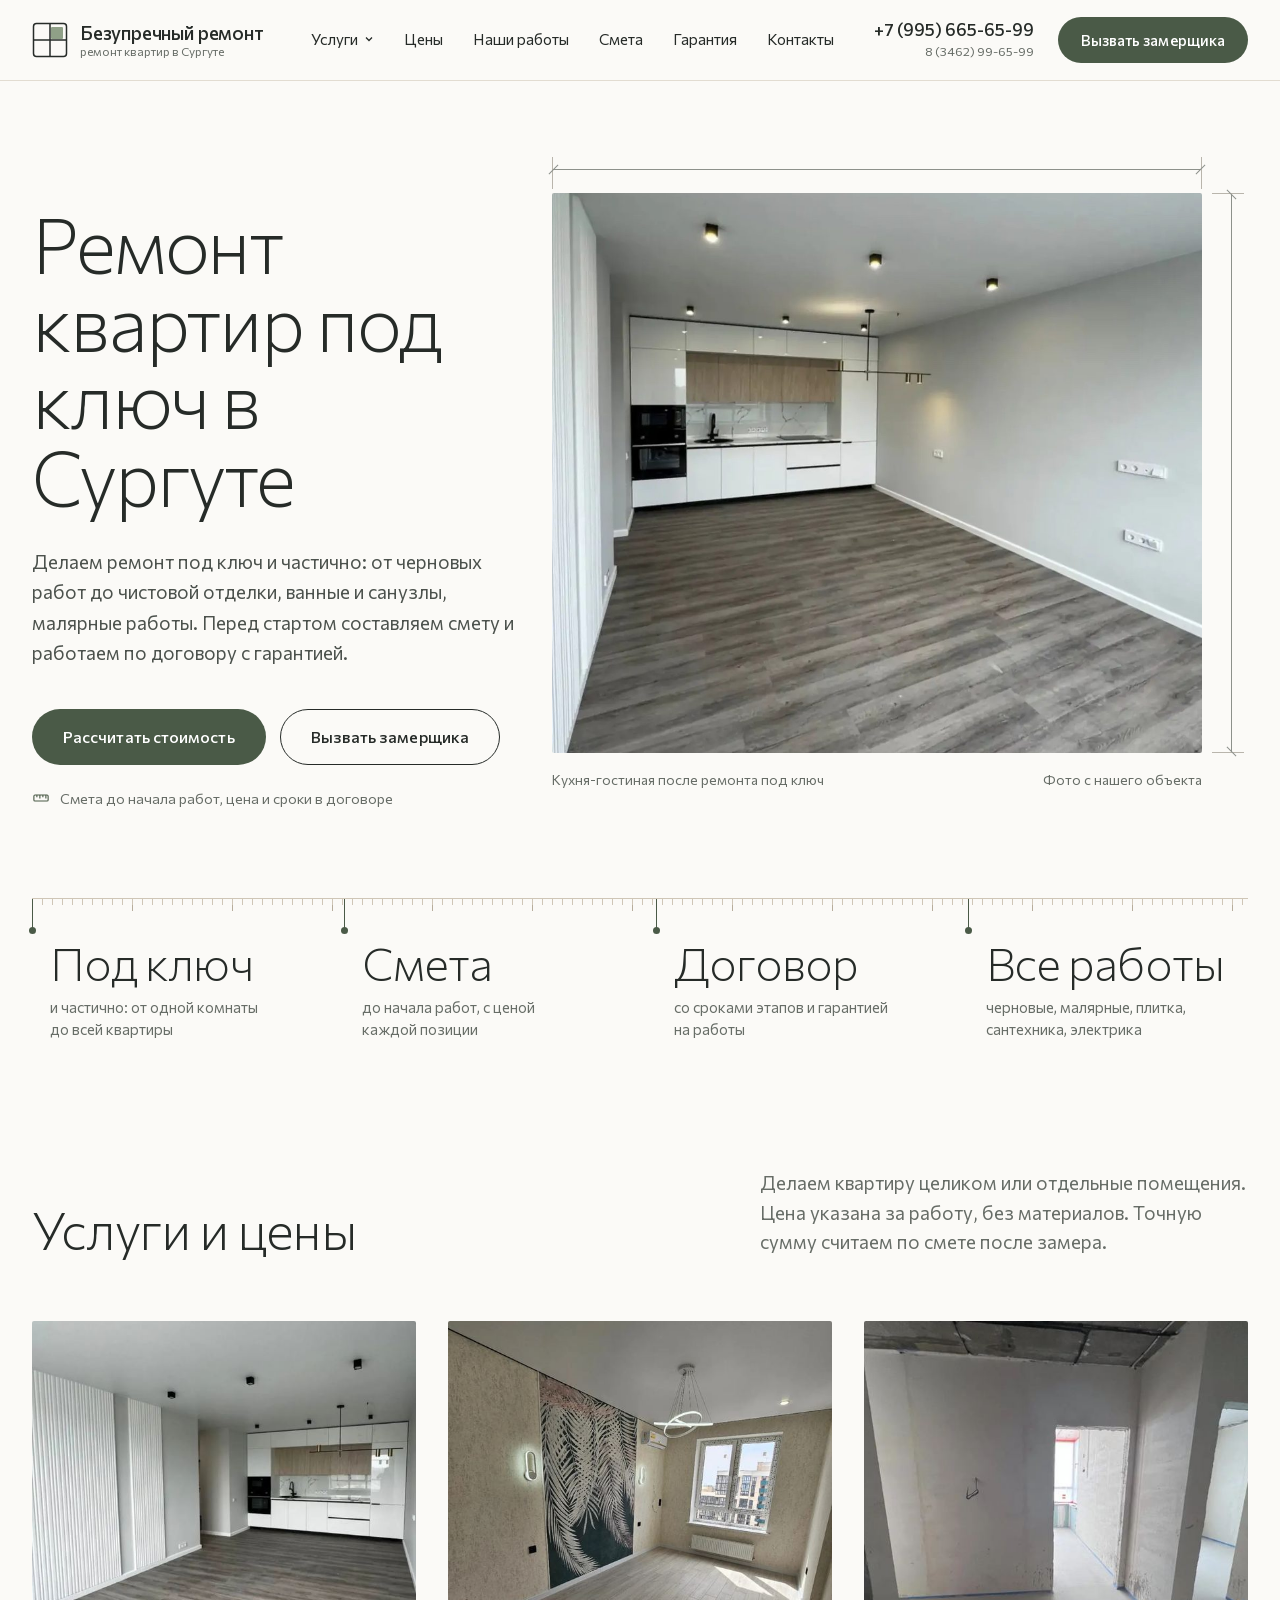
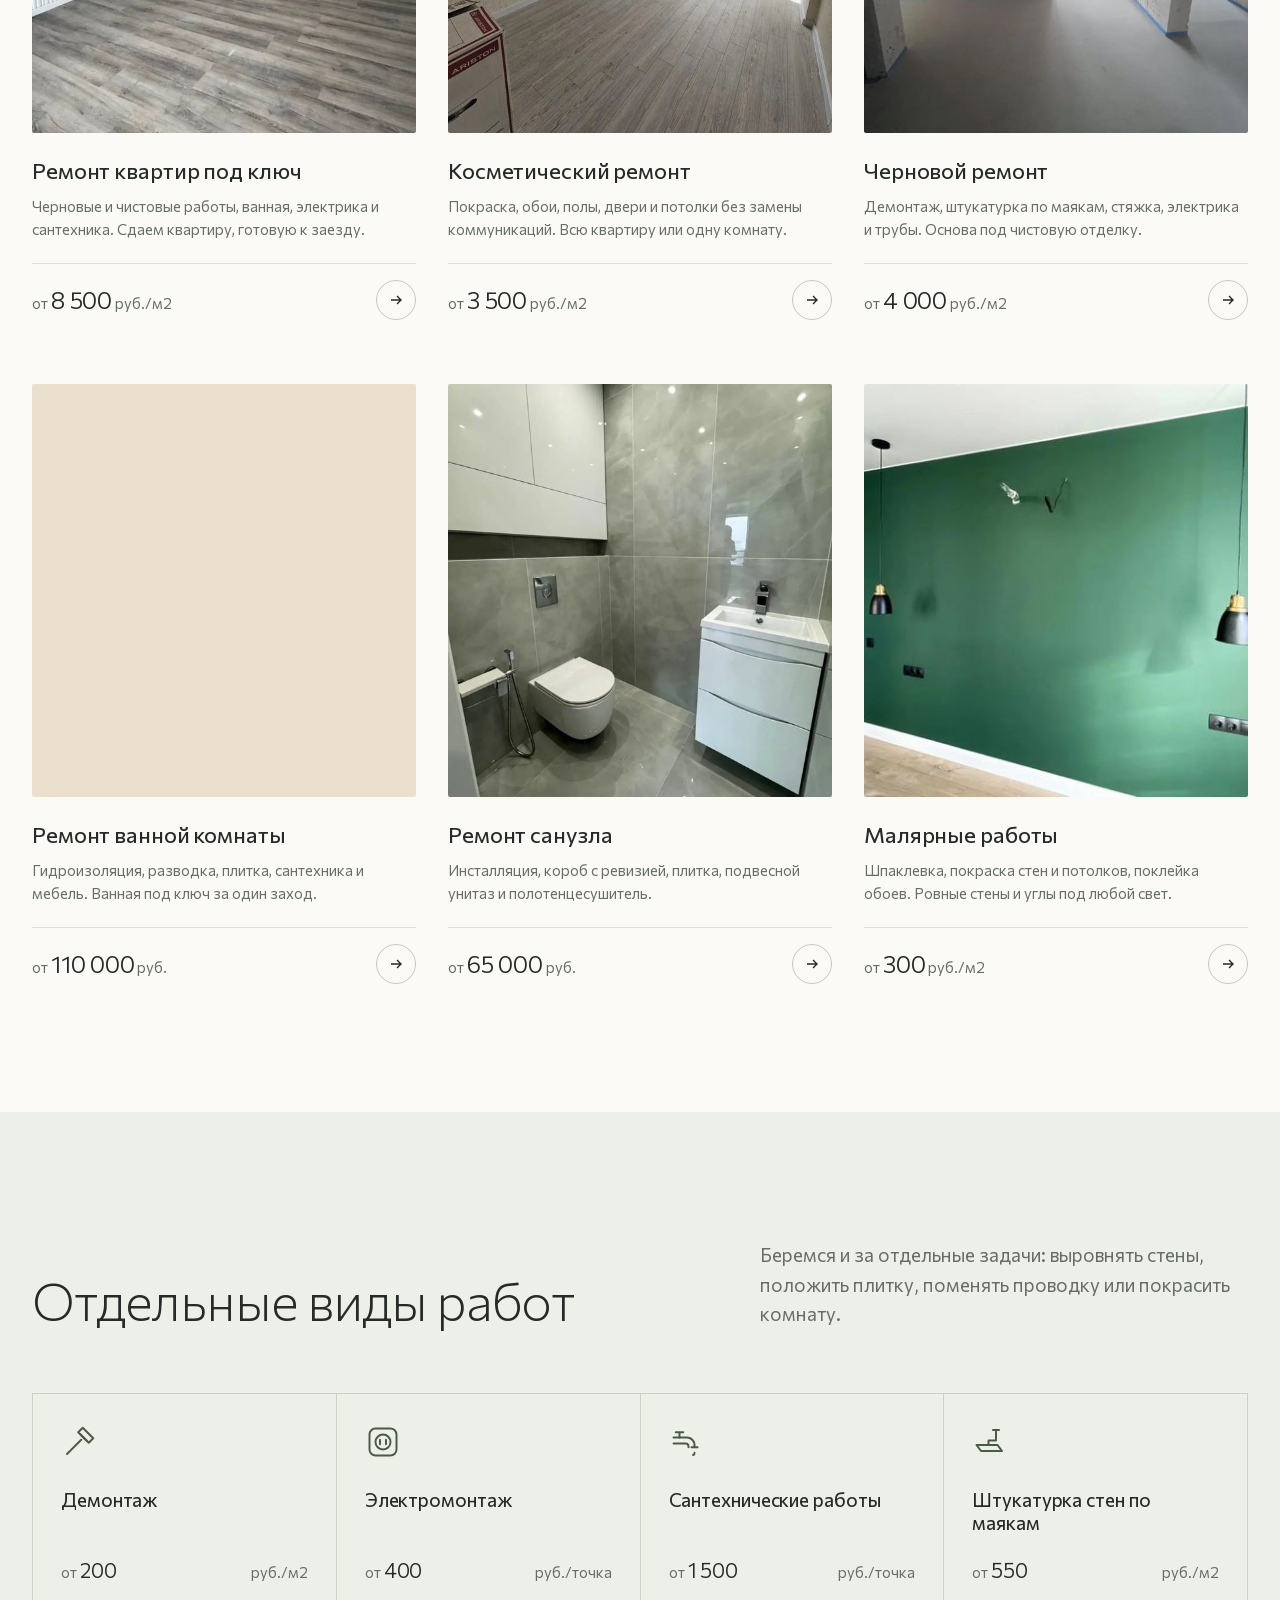
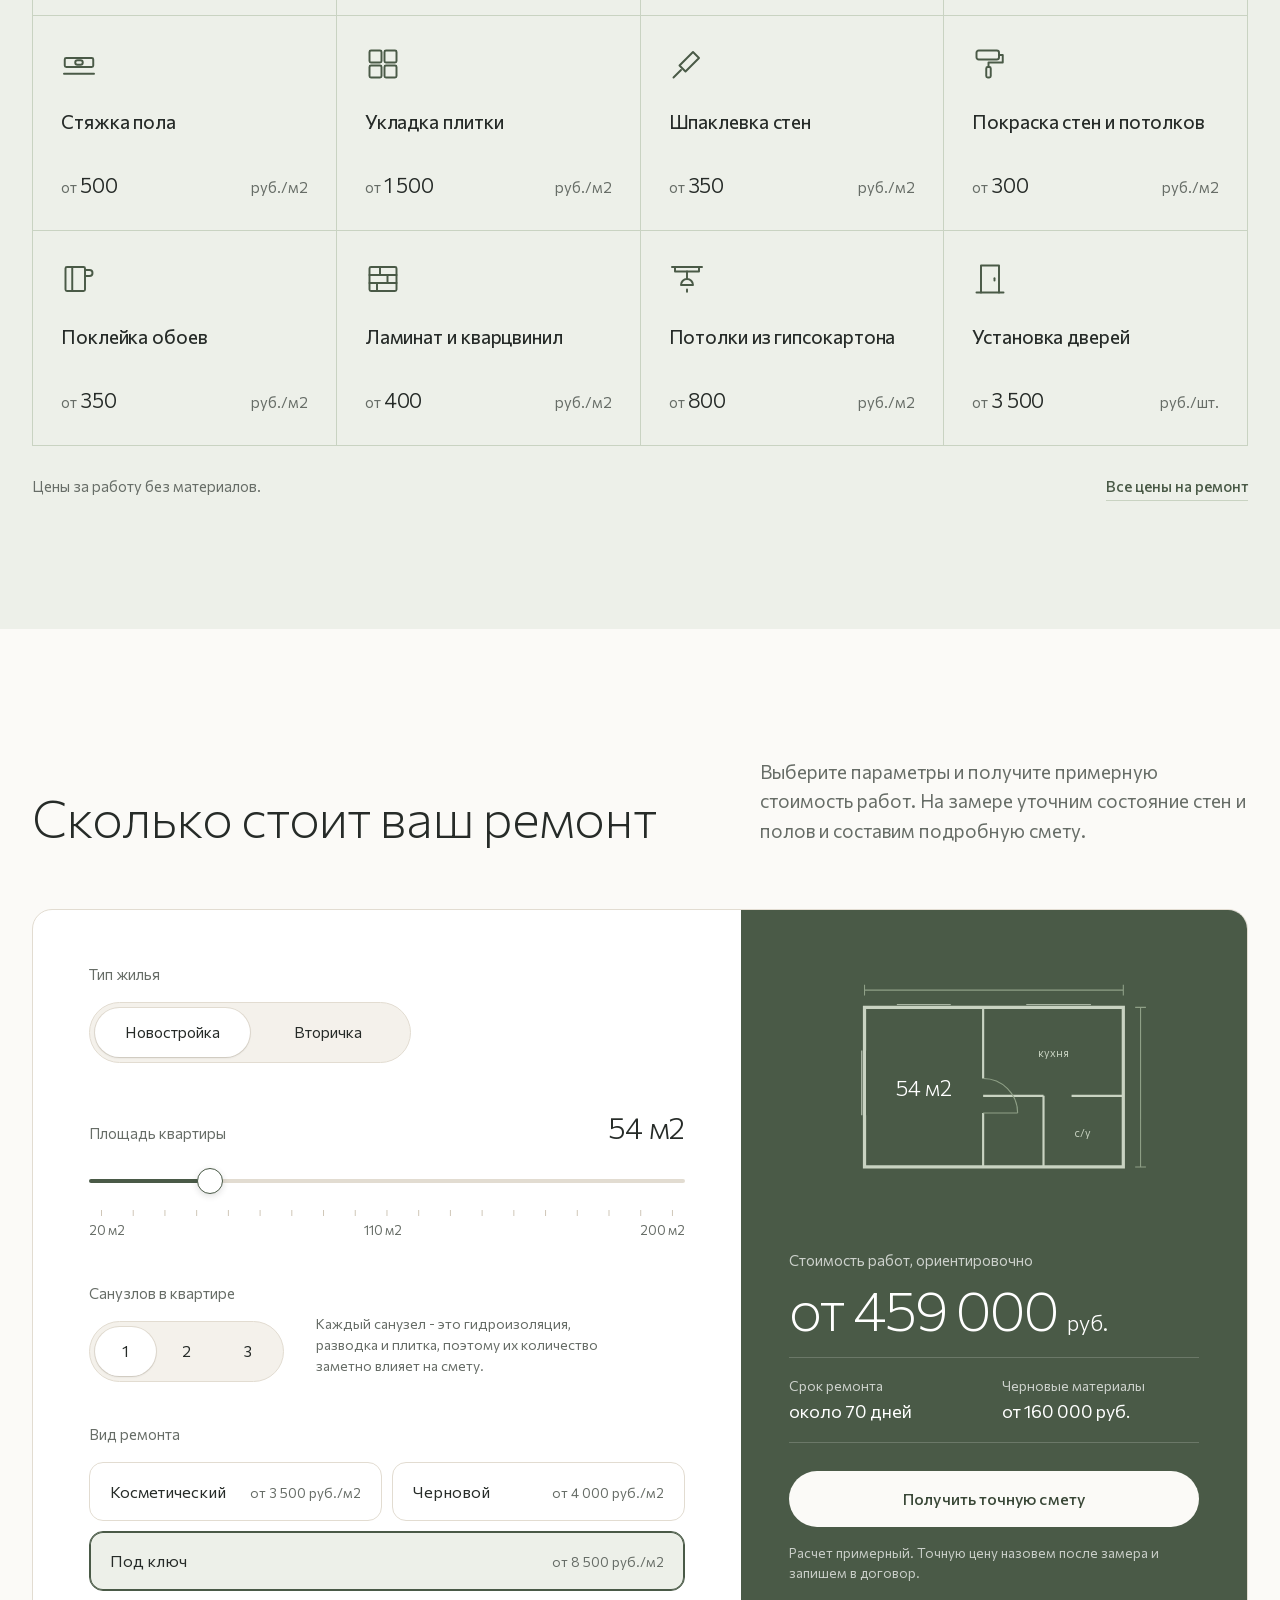
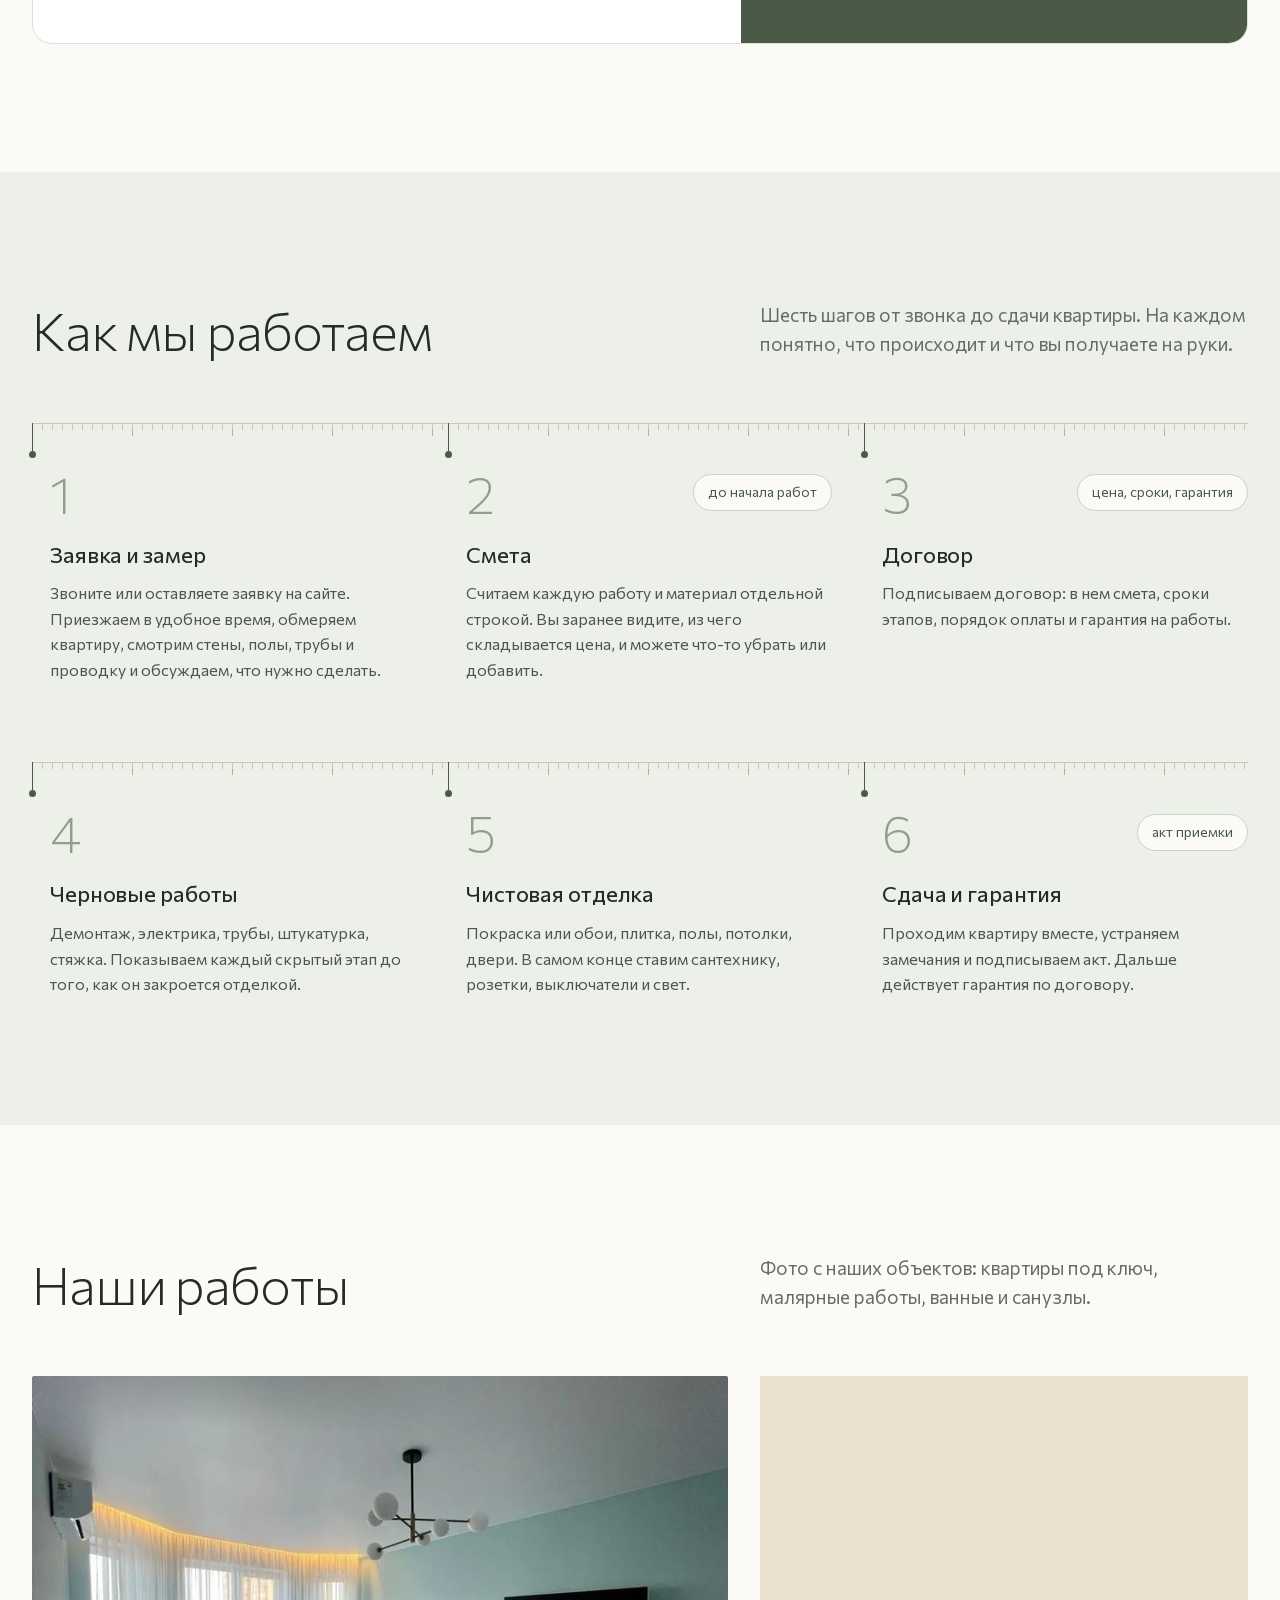
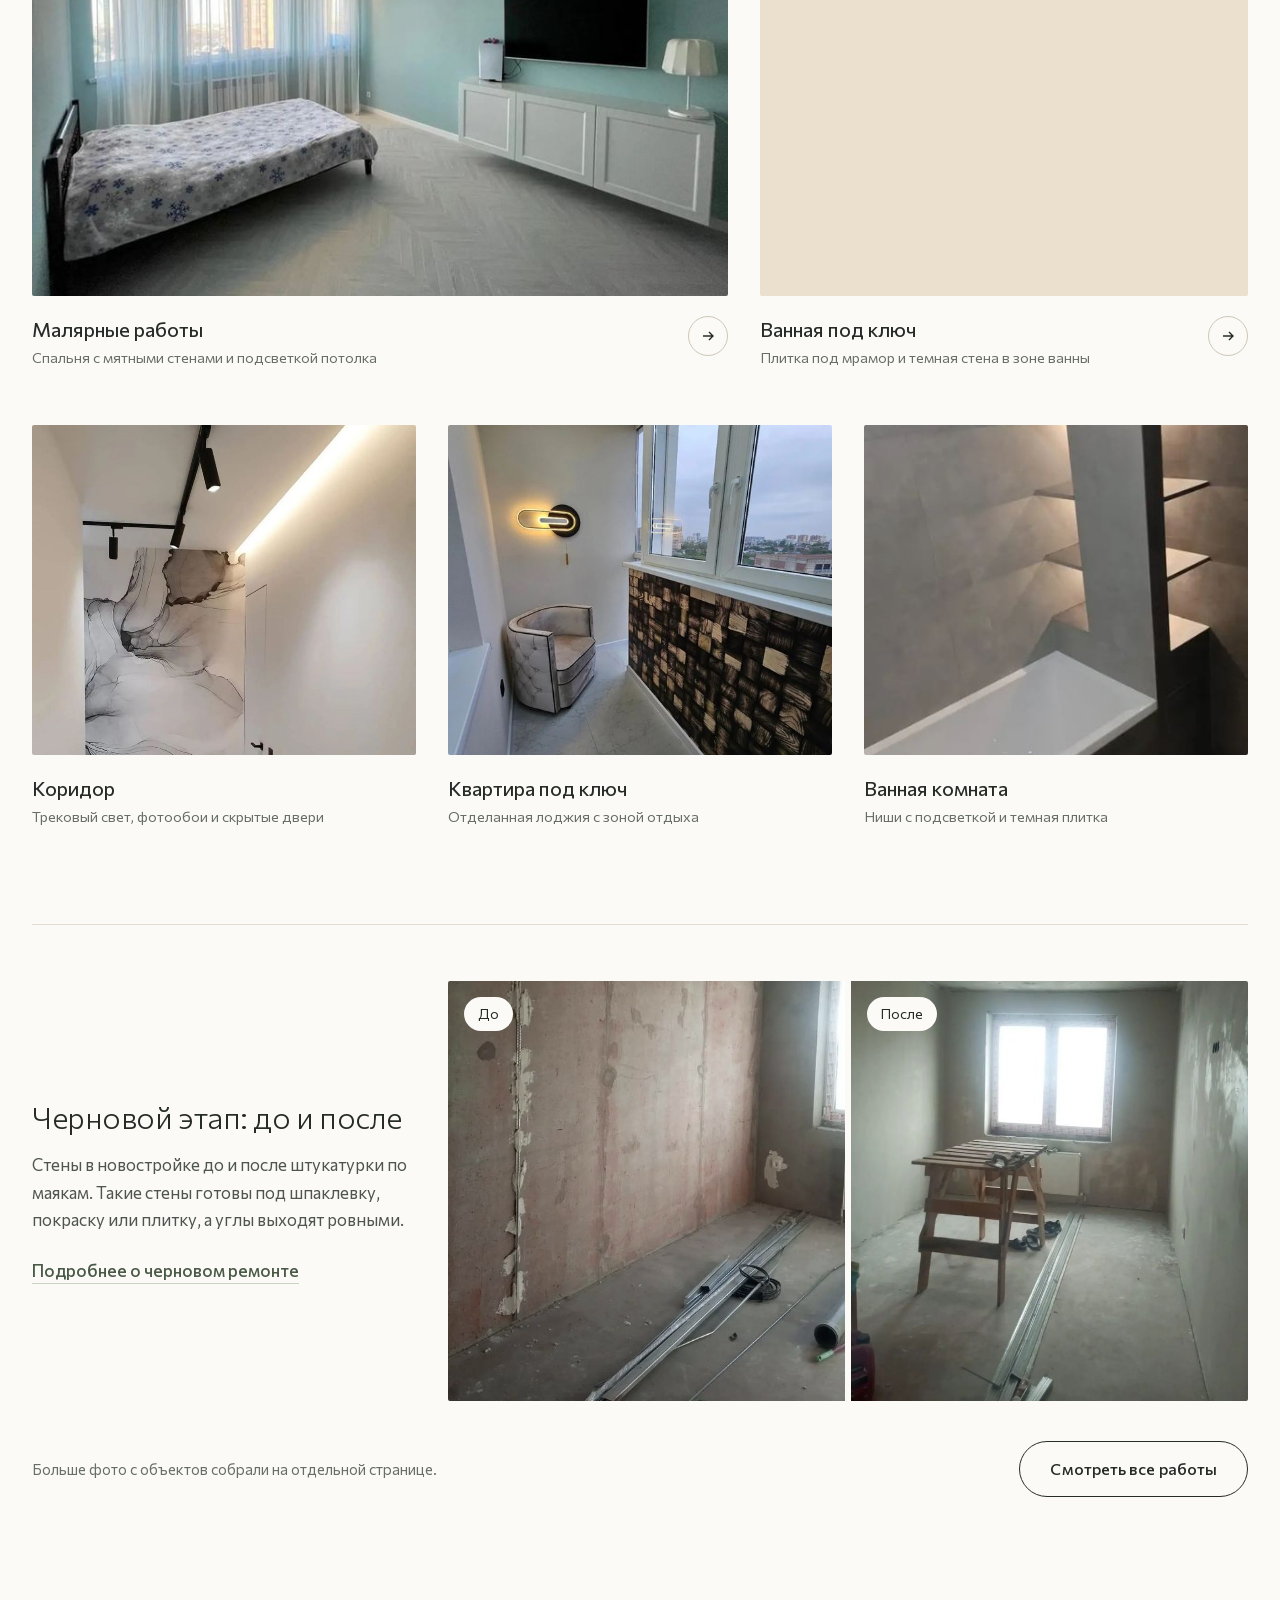
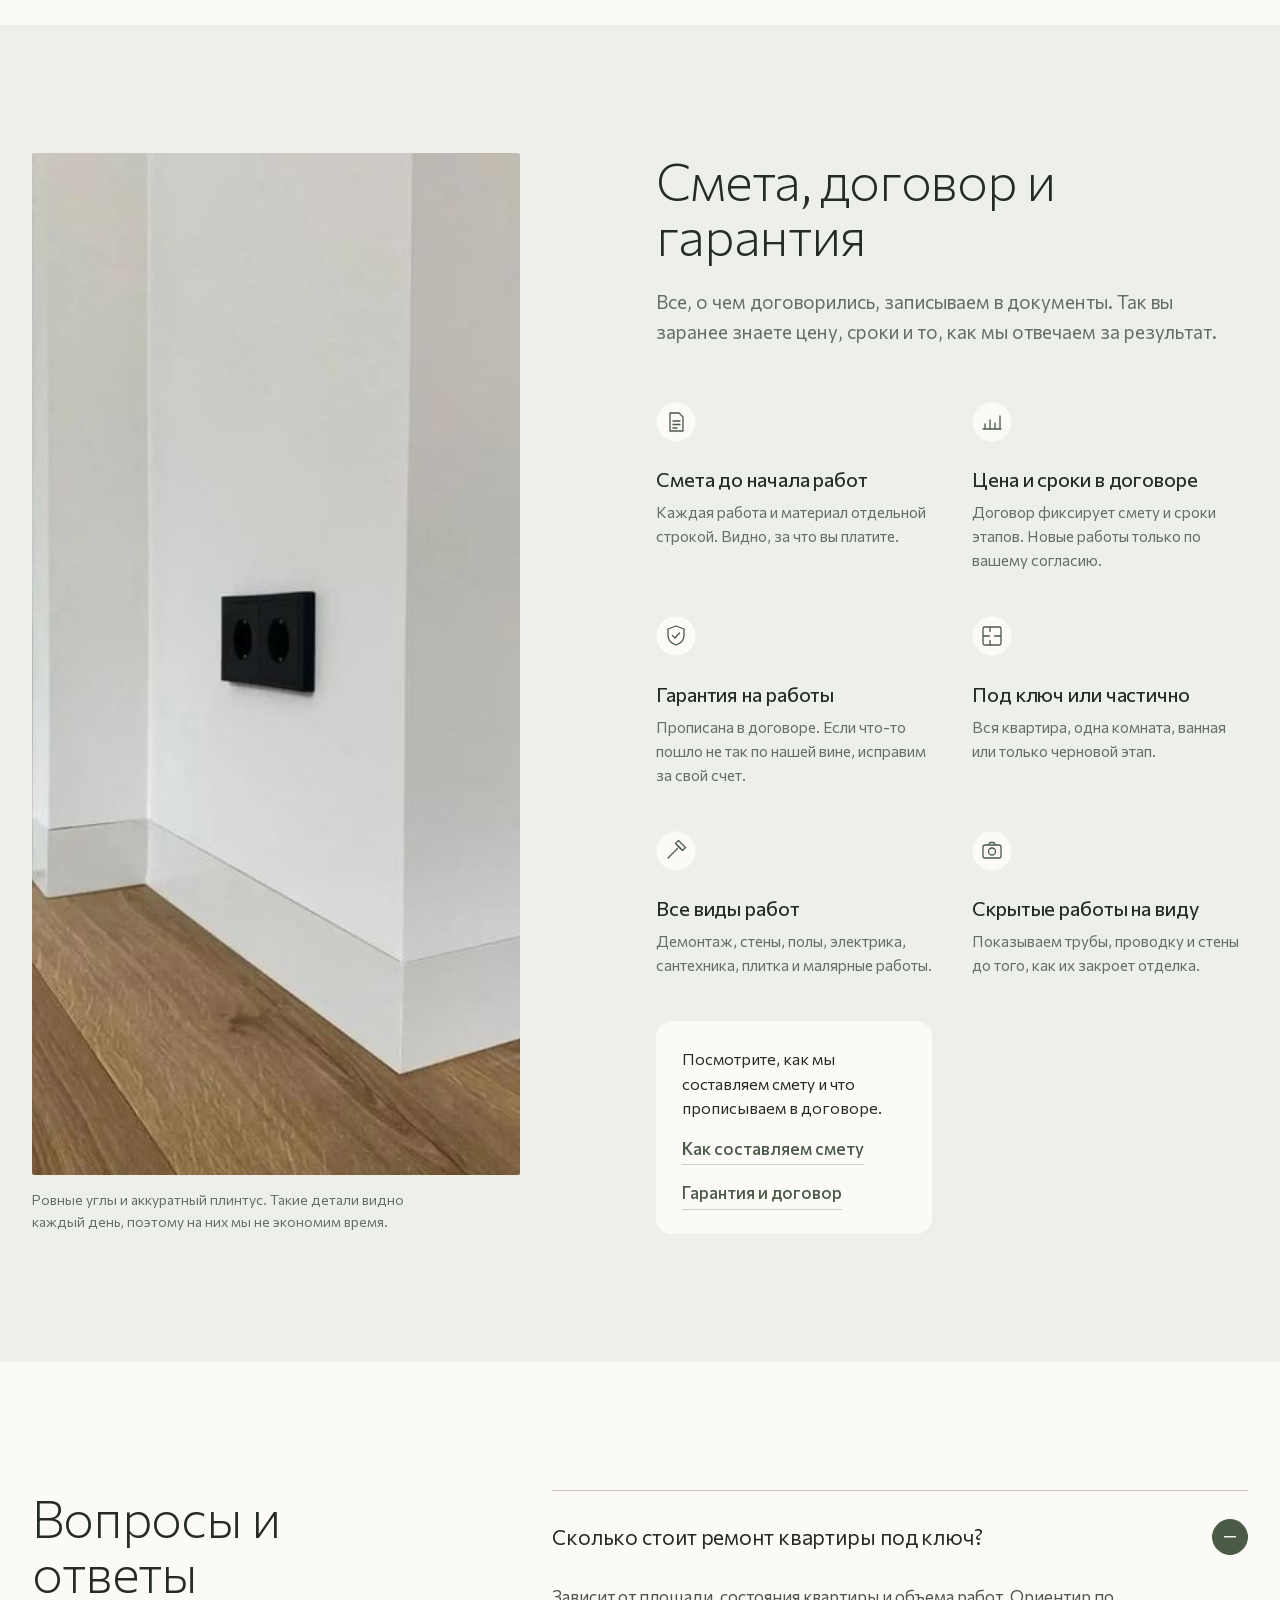
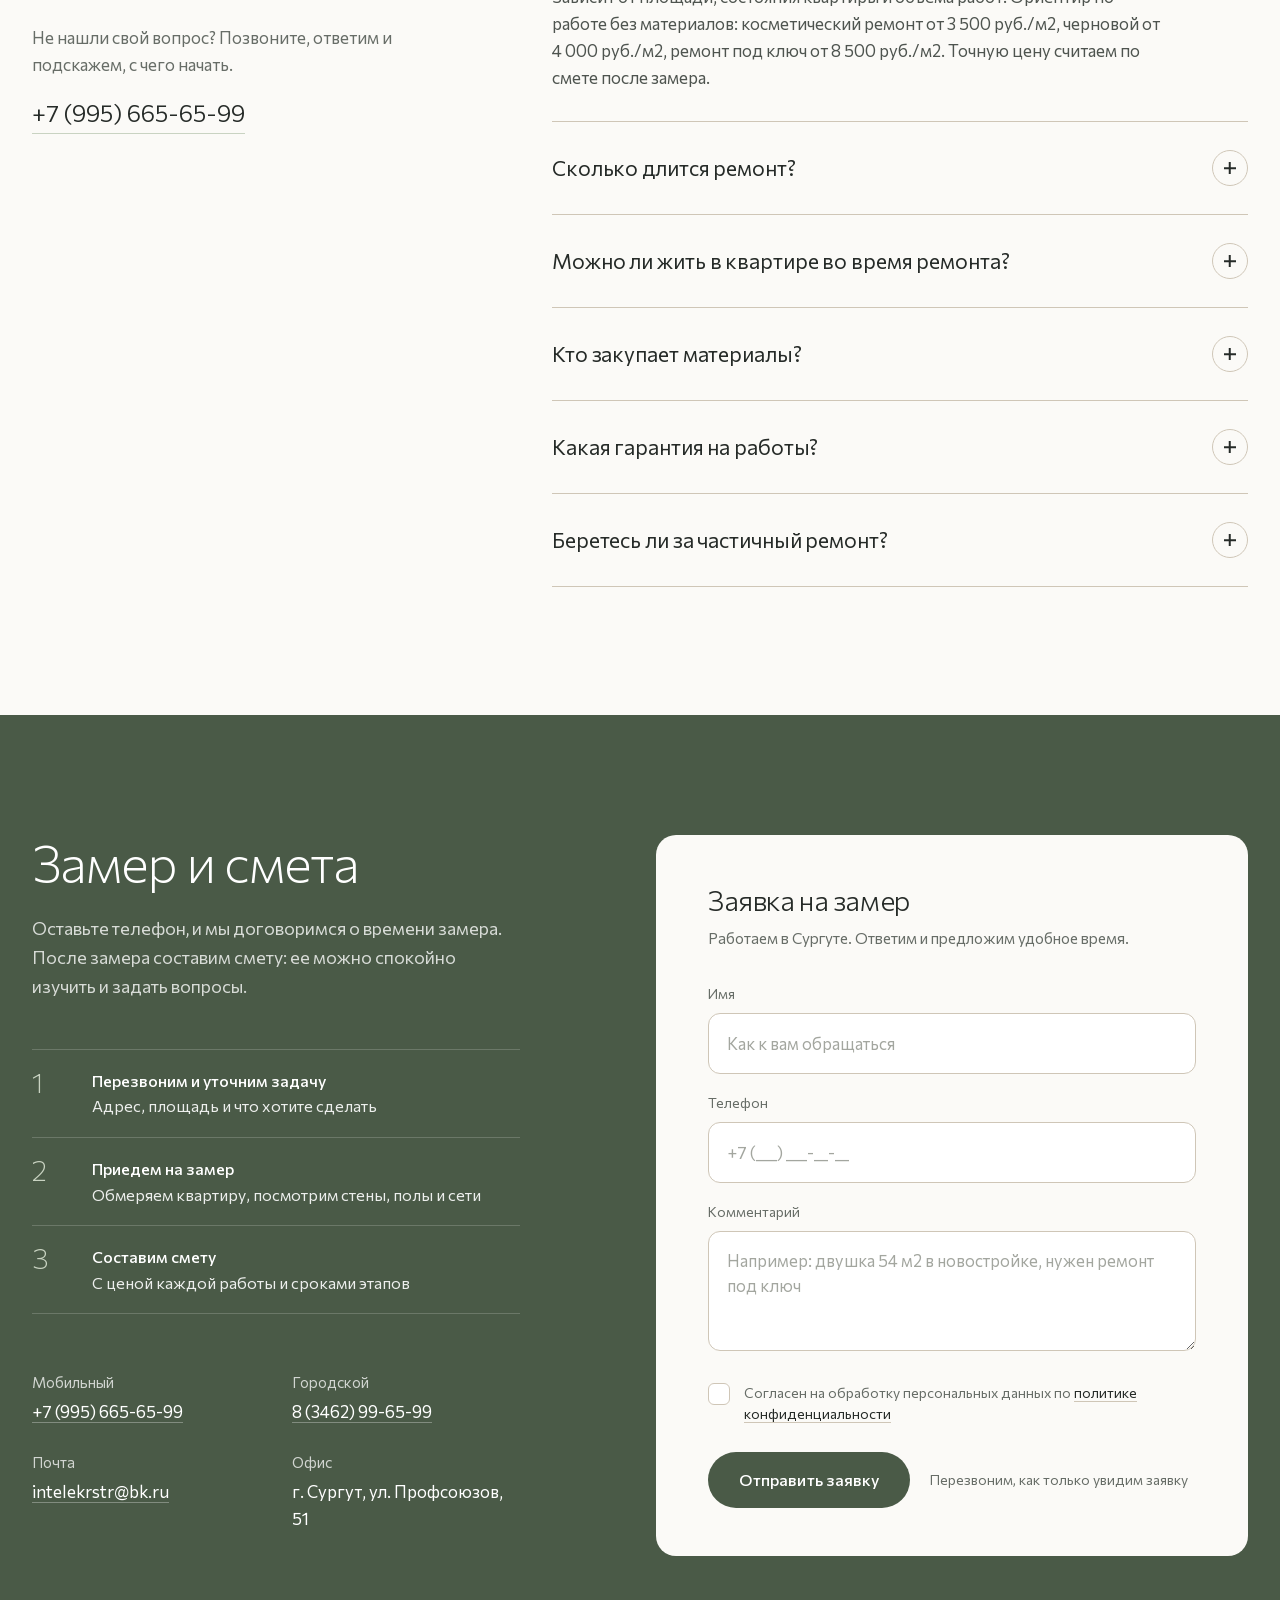
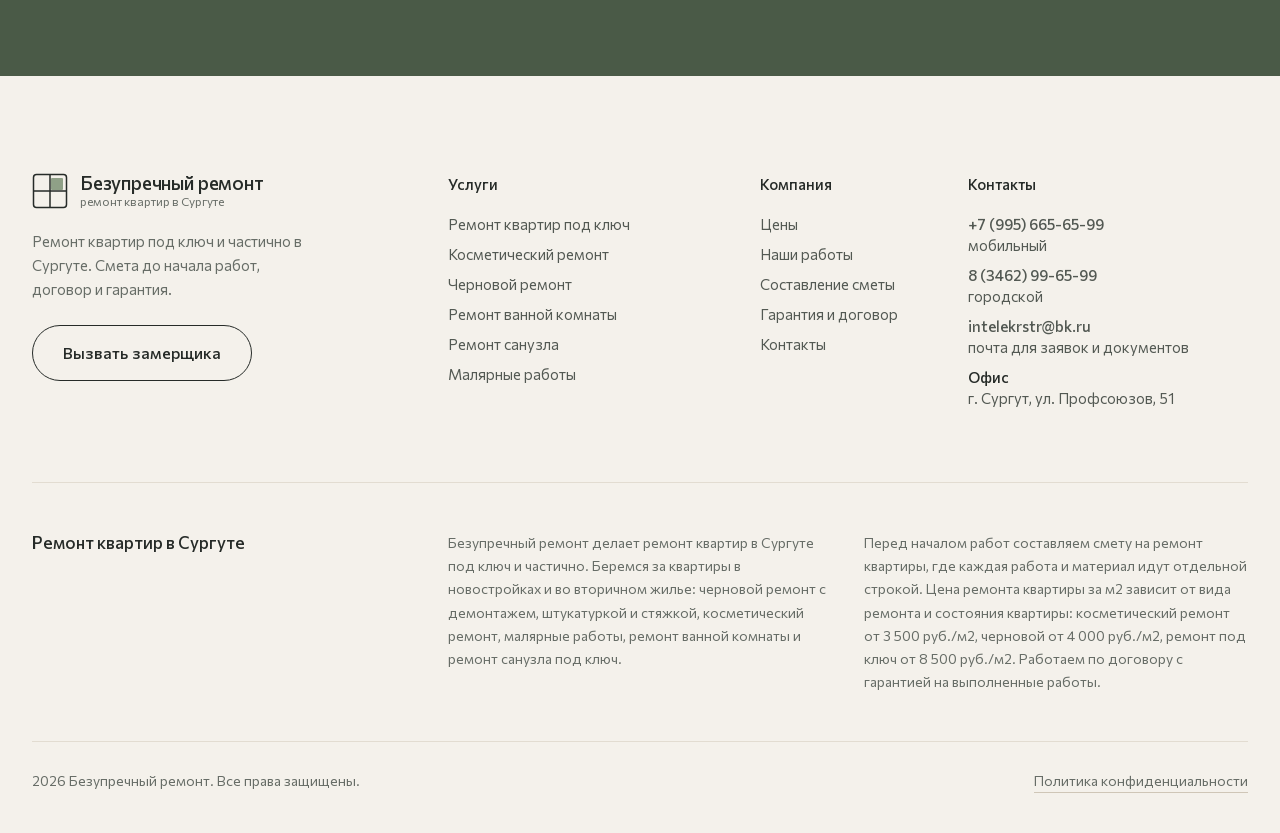
==== index.html @ 4ea4d4c8 "Preview of the Bezuprechnyj remont website Co-Authored-By: Claude Opus 5.5 <noreply@anthropic.com>" ====
<!doctype html>
<html lang="ru">
<head>
<meta charset="utf-8">
<meta name="viewport" content="width=device-width, initial-scale=1">
<meta name="robots" content="noindex, nofollow">
<title>Ремонт квартир в Сургуте под ключ - Безупречный ремонт</title>
<meta name="description" content="Ремонт квартир под ключ и частично в Сургуте: черновой и косметический ремонт, ремонт ванной и санузла, малярные работы. Смета до начала работ, договор и гарантия. Цены от 3 500 руб./м2.">
<meta property="og:type" content="website">
<meta property="og:title" content="Ремонт квартир в Сургуте под ключ - Безупречный ремонт">
<meta property="og:description" content="Ремонт квартир под ключ и частично в Сургуте: черновой и косметический ремонт, ремонт ванной и санузла, малярные работы. Смета до начала работ, договор и гарантия. Цены от 3 500 руб./м2.">
<meta property="og:locale" content="ru_RU">
<meta name="theme-color" content="#4A5A47">
<link rel="icon" href="favicon.svg" type="image/svg+xml">
<link rel="preload" href="fonts/commissioner-cyrillic.woff2" as="font" type="font/woff2" crossorigin>
<link rel="stylesheet" href="css/style.css">
<script type="application/ld+json">{"@context":"https://schema.org","@type":"HomeAndConstructionBusiness","name":"Безупречный ремонт","description":"Ремонт квартир под ключ и частично в Сургуте: черновой и косметический ремонт, ремонт ванной и санузла, малярные работы.","telephone":["+79956656599","+73462996599"],"email":"intelekrstr@bk.ru","areaServed":"Сургут","address":{"@type":"PostalAddress","streetAddress":"ул. Профсоюзов, 51","addressLocality":"Сургут","addressCountry":"RU"},"priceRange":"от 300 руб./м2"}</script>
<script type="application/ld+json">{"@context":"https://schema.org","@type":"FAQPage","mainEntity":[{"@type":"Question","name":"Сколько стоит ремонт квартиры под ключ?","acceptedAnswer":{"@type":"Answer","text":"Зависит от площади, состояния квартиры и объема работ. Ориентир по работе без материалов: косметический ремонт от 3 500 руб./м2, черновой от 4 000 руб./м2, ремонт под ключ от 8 500 руб./м2. Точную цену считаем по смете после замера."}},{"@type":"Question","name":"Сколько длится ремонт?","acceptedAnswer":{"@type":"Answer","text":"Косметический ремонт комнаты занимает около недели, однокомнатной квартиры 2-4 недели. Ремонт под ключ однокомнатной квартиры обычно идет 1,5-2 месяца, двухкомнатной 2-3 месяца. Сроки этапов записываем в договор."}},{"@type":"Question","name":"Можно ли жить в квартире во время ремонта?","acceptedAnswer":{"@type":"Answer","text":"При косметическом ремонте можно: работаем по комнатам и укрываем мебель. При ремонте под ключ лучше переехать на время черновых работ, потому что будут демонтаж, пыль и дни без воды и света."}},{"@type":"Question","name":"Кто закупает материалы?","acceptedAnswer":{"@type":"Answer","text":"Как вам удобнее. Черновые материалы можем закупить и привезти сами по смете. Чистовые, то есть плитку, ламинат, обои и сантехнику, выбираете вы, а мы подскажем по количеству и совместимости."}},{"@type":"Question","name":"Какая гарантия на работы?","acceptedAnswer":{"@type":"Answer","text":"Гарантию на выполненные работы прописываем в договоре. Если в гарантийный срок что-то пошло не так по нашей вине, приезжаем и исправляем за свой счет."}},{"@type":"Question","name":"Беретесь ли за частичный ремонт?","acceptedAnswer":{"@type":"Answer","text":"Да. Отремонтируем одну комнату, ванную или санузел, выровняем и покрасим стены, сделаем только черновой этап. Смету считаем так же подробно, как для ремонта под ключ."}}]}</script>
</head>
<body>

<header class="top" id="top">
  <div class="wrap">
    <div class="top-in">
      <a class="logo" href="./" aria-label="Безупречный ремонт, на главную">
        <svg width="36" height="36" viewBox="0 0 36 36" fill="none" aria-hidden="true"><rect x="1.5" y="1.5" width="33" height="33" rx="3" stroke="#262B28" stroke-width="1.5"/><rect x="19" y="5" width="12" height="12" rx="1" fill="#8FA087"/><path d="M18 1.5v33M1.5 18h33" stroke="#262B28" stroke-width="1.5"/></svg>
        <span class="logo-txt">Безупречный ремонт<small>ремонт квартир в Сургуте</small></span>
      </a>
      <nav class="nav" aria-label="Основное меню">
        <div class="dd">
          <a href="./#uslugi" aria-haspopup="true">Услуги <svg width="10" height="10" viewBox="0 0 10 10" fill="none" aria-hidden="true"><path d="M2 3.5l3 3 3-3" stroke="#262B28" stroke-width="1.3"/></svg></a>
          <div class="dd-menu"><ul>
            <li><a href="remont-kvartir-pod-klyuch.html">Ремонт квартир под ключ<small>от 8 500 руб./м2</small></a></li>
            <li><a href="kosmeticheskiy-remont.html">Косметический ремонт<small>от 3 500 руб./м2</small></a></li>
            <li><a href="chernovoy-remont.html">Черновой ремонт<small>от 4 000 руб./м2</small></a></li>
            <li><a href="remont-vannoy-komnaty.html">Ремонт ванной комнаты<small>от 110 000 руб.</small></a></li>
            <li><a href="remont-sanuzla.html">Ремонт санузла<small>от 65 000 руб.</small></a></li>
            <li><a href="malyarnye-raboty.html">Малярные работы<small>от 300 руб./м2</small></a></li>
          </ul></div>
        </div>
        <a href="ceny.html">Цены</a>
        <a href="portfolio.html">Наши работы</a>
        <a href="smeta-na-remont.html">Смета</a>
        <a href="garantiya.html">Гарантия</a>
        <a href="kontakty.html">Контакты</a>
      </nav>
      <div class="top-contact">
        <div class="phone"><a href="tel:+79956656599">+7 (995) 665-65-99</a><span>8 (3462) 99-65-99</span></div>
        <a class="btn btn-primary" href="#zayavka">Вызвать замерщика</a>
        <a class="call-ico" href="tel:+79956656599" aria-label="Позвонить">
          <svg width="20" height="20" viewBox="0 0 24 24" fill="none" aria-hidden="true"><path d="M5 4h4l2 5-2.5 1.5a11 11 0 005 5L15 13l5 2v4a2 2 0 01-2 2A16 16 0 013 6a2 2 0 012-2z" stroke="#fff" stroke-width="1.6" stroke-linejoin="round"/></svg>
        </a>
        <button class="burger" type="button" aria-label="Открыть меню" aria-expanded="false"><i></i><i></i></button>
      </div>
    </div>
    <nav class="mnav" aria-label="Мобильное меню">
      <div class="mnav-group">Услуги</div>
      <a class="sub" href="remont-kvartir-pod-klyuch.html">Ремонт квартир под ключ</a>
      <a class="sub" href="kosmeticheskiy-remont.html">Косметический ремонт</a>
      <a class="sub" href="chernovoy-remont.html">Черновой ремонт</a>
      <a class="sub" href="remont-vannoy-komnaty.html">Ремонт ванной комнаты</a>
      <a class="sub" href="remont-sanuzla.html">Ремонт санузла</a>
      <a class="sub" href="malyarnye-raboty.html">Малярные работы</a>
      <div class="mnav-group">Компания</div>
      <a class="sub" href="ceny.html">Цены</a>
      <a class="sub" href="portfolio.html">Наши работы</a>
      <a class="sub" href="smeta-na-remont.html">Смета</a>
      <a class="sub" href="garantiya.html">Гарантия</a>
      <a class="sub" href="kontakty.html">Контакты</a>
      <a class="m-phone" href="tel:+79956656599">+7 (995) 665-65-99</a>
      <a class="btn btn-primary" href="#zayavka">Вызвать замерщика</a>
    </nav>
  </div>
</header>

<main>
<section class="hero">
  <div class="wrap">
    <div class="hero-grid">
      <div class="hero-text">
        <h1 class="h1">Ремонт квартир под ключ в Сургуте</h1>
        <p class="hero-sub">Делаем ремонт под ключ и частично: от черновых работ до чистовой отделки, ванные и санузлы, малярные работы. Перед стартом составляем смету и работаем по договору с гарантией.</p>
        <div class="actions">
          <a class="btn btn-primary" href="#kalkulyator">Рассчитать стоимость</a>
          <a class="btn btn-line" href="#zayavka">Вызвать замерщика</a>
        </div>
        <p class="hero-note">
          <svg width="18" height="18" viewBox="0 0 24 24" fill="none" aria-hidden="true"><rect x="2.5" y="8" width="19" height="8" rx="1.5" stroke="#4A5A47" stroke-width="1.5"/><path d="M6.5 8v3M10.5 8v4.5M14.5 8v3M18.5 8v4.5" stroke="#4A5A47" stroke-width="1.5"/></svg>
          Смета до начала работ, цена и сроки в договоре
        </p>
      </div>
      <figure class="hero-fig">
        <div class="frame">
          <div class="dim dim-x" aria-hidden="true"><i></i></div>
          <div class="dim dim-y" aria-hidden="true"><i></i></div>
          <img src="img/works/kv-kuhnya-gostinaya-2.jpg" srcset="img/works/kv-kuhnya-gostinaya-2-m.jpg 577w, img/works/kv-kuhnya-gostinaya-2.jpg 1215w" sizes="(max-width: 1100px) 100vw, 55vw" alt="Светлая кухня-гостиная после ремонта под ключ" width="1215" height="1600" fetchpriority="high" decoding="async">
        </div>
        <figcaption><span>Кухня-гостиная после ремонта под ключ</span><span>Фото с нашего объекта</span></figcaption>
      </figure>
    </div>
    <div class="ruler">
      <div class="facts">
        <div class="fact"><b>Под ключ</b><span>и частично: от одной комнаты до всей квартиры</span></div>
        <div class="fact"><b>Смета</b><span>до начала работ, с ценой каждой позиции</span></div>
        <div class="fact"><b>Договор</b><span>со сроками этапов и гарантией на работы</span></div>
        <div class="fact"><b>Все работы</b><span>черновые, малярные, плитка, сантехника, электрика</span></div>
      </div>
    </div>
  </div>
</section>

<section class="section" id="uslugi">
  <div class="wrap">
    <header class="sec-head">
      <h2 class="h2">Услуги и цены</h2>
      <p class="lead">Делаем квартиру целиком или отдельные помещения. Цена указана за работу, без материалов. Точную сумму считаем по смете после замера.</p>
    </header>
    <div class="types-main">
      <a class="tcard" href="remont-kvartir-pod-klyuch.html">
        <div class="ph"><img src="img/works/kv-kuhnya-gostinaya.jpg" srcset="img/works/kv-kuhnya-gostinaya-m.jpg 584w, img/works/kv-kuhnya-gostinaya.jpg 1229w" sizes="(max-width: 760px) 120px, 33vw" alt="Кухня-гостиная с белой кухней и полом под дерево" width="1229" height="1600" loading="lazy" decoding="async"></div>
        <h3 class="h3">Ремонт квартир под ключ</h3>
        <p>Черновые и чистовые работы, ванная, электрика и сантехника. Сдаем квартиру, готовую к заезду.</p>
        <div class="price-row"><span class="price">от <b>8 500</b> руб./м2</span><span class="go"><svg width="16" height="16" viewBox="0 0 16 16" fill="none" aria-hidden="true"><path d="M3 8h10M9 4l4 4-4 4" stroke="#262B28" stroke-width="1.4"/></svg></span></div>
      </a>
      <a class="tcard" href="kosmeticheskiy-remont.html">
        <div class="ph"><img src="img/works/kv-komnata-fotooboi.jpg" srcset="img/works/kv-komnata-fotooboi-m.jpg 570w, img/works/kv-komnata-fotooboi.jpg 1200w" sizes="(max-width: 760px) 120px, 33vw" alt="Комната с фотообоями, ламинатом и люстрой" width="1200" height="1600" loading="lazy" decoding="async"></div>
        <h3 class="h3">Косметический ремонт</h3>
        <p>Покраска, обои, полы, двери и потолки без замены коммуникаций. Всю квартиру или одну комнату.</p>
        <div class="price-row"><span class="price">от <b>3 500</b> руб./м2</span><span class="go"><svg width="16" height="16" viewBox="0 0 16 16" fill="none" aria-hidden="true"><path d="M3 8h10M9 4l4 4-4 4" stroke="#262B28" stroke-width="1.4"/></svg></span></div>
      </a>
      <a class="tcard" href="chernovoy-remont.html">
        <div class="ph"><img src="img/works/kv-chernovoy-etap.jpg" srcset="img/works/kv-chernovoy-etap-m.jpg 760w, img/works/kv-chernovoy-etap.jpg 1280w" sizes="(max-width: 760px) 120px, 33vw" alt="Квартира на этапе черновых работ: стены оштукатурены" width="1280" height="960" loading="lazy" decoding="async"></div>
        <h3 class="h3">Черновой ремонт</h3>
        <p>Демонтаж, штукатурка по маякам, стяжка, электрика и трубы. Основа под чистовую отделку.</p>
        <div class="price-row"><span class="price">от <b>4 000</b> руб./м2</span><span class="go"><svg width="16" height="16" viewBox="0 0 16 16" fill="none" aria-hidden="true"><path d="M3 8h10M9 4l4 4-4 4" stroke="#262B28" stroke-width="1.4"/></svg></span></div>
      </a>
      <a class="tcard" href="remont-vannoy-komnaty.html">
        <div class="ph"><img src="img/works/kv-vannaya-mramor.jpg" srcset="img/works/kv-vannaya-mramor-m.jpg 579w, img/works/kv-vannaya-mramor.jpg 1218w" sizes="(max-width: 760px) 120px, 33vw" alt="Ванная с плиткой под мрамор и темной стеной в зоне ванны" width="1218" height="1600" loading="lazy" decoding="async"></div>
        <h3 class="h3">Ремонт ванной комнаты</h3>
        <p>Гидроизоляция, разводка, плитка, сантехника и мебель. Ванная под ключ за один заход.</p>
        <div class="price-row"><span class="price">от <b>110 000</b> руб.</span><span class="go"><svg width="16" height="16" viewBox="0 0 16 16" fill="none" aria-hidden="true"><path d="M3 8h10M9 4l4 4-4 4" stroke="#262B28" stroke-width="1.4"/></svg></span></div>
      </a>
      <a class="tcard" href="remont-sanuzla.html">
        <div class="ph"><img src="img/works/kv-sanuzel-podvesnoy.jpg" srcset="img/works/kv-sanuzel-podvesnoy-m.jpg 577w, img/works/kv-sanuzel-podvesnoy.jpg 1215w" sizes="(max-width: 760px) 120px, 33vw" alt="Санузел с подвесным унитазом и тумбой с раковиной" width="1215" height="1600" loading="lazy" decoding="async"></div>
        <h3 class="h3">Ремонт санузла</h3>
        <p>Инсталляция, короб с ревизией, плитка, подвесной унитаз и полотенцесушитель.</p>
        <div class="price-row"><span class="price">от <b>65 000</b> руб.</span><span class="go"><svg width="16" height="16" viewBox="0 0 16 16" fill="none" aria-hidden="true"><path d="M3 8h10M9 4l4 4-4 4" stroke="#262B28" stroke-width="1.4"/></svg></span></div>
      </a>
      <a class="tcard" href="malyarnye-raboty.html">
        <div class="ph"><img src="img/works/malyar-zelenaya-stena.jpg" srcset="img/works/malyar-zelenaya-stena-m.jpg 760w, img/works/malyar-zelenaya-stena.jpg 1280w" sizes="(max-width: 760px) 120px, 33vw" alt="Акцентная зеленая стена после покраски" width="1280" height="720" loading="lazy" decoding="async"></div>
        <h3 class="h3">Малярные работы</h3>
        <p>Шпаклевка, покраска стен и потолков, поклейка обоев. Ровные стены и углы под любой свет.</p>
        <div class="price-row"><span class="price">от <b>300</b> руб./м2</span><span class="go"><svg width="16" height="16" viewBox="0 0 16 16" fill="none" aria-hidden="true"><path d="M3 8h10M9 4l4 4-4 4" stroke="#262B28" stroke-width="1.4"/></svg></span></div>
      </a>
    </div>
  </div>
</section>

<section class="section section-mist" id="raboty">
  <div class="wrap">
    <header class="sec-head">
      <h2 class="h2">Отдельные виды работ</h2>
      <p class="lead">Беремся и за отдельные задачи: выровнять стены, положить плитку, поменять проводку или покрасить комнату.</p>
    </header>
    <div class="works">
      <a class="work" href="chernovoy-remont.html">
        <svg width="36" height="36" viewBox="0 0 24 24" fill="none" stroke="#4A5A47" stroke-width="1.3" stroke-linecap="round" stroke-linejoin="round" aria-hidden="true"><path d="M4 20l9.5-9.5"/><path d="M11.5 5.5l3-3 7 7-3 3z"/><path d="M13 7l4 4"/></svg>
        <h3 class="h3">Демонтаж</h3>
        <div class="price"><span>от <b>200</b></span><span>руб./м2</span></div>
      </a>
      <a class="work" href="chernovoy-remont.html">
        <svg width="36" height="36" viewBox="0 0 24 24" fill="none" stroke="#4A5A47" stroke-width="1.3" stroke-linecap="round" stroke-linejoin="round" aria-hidden="true"><rect x="3" y="3" width="18" height="18" rx="4"/><circle cx="12" cy="12" r="5"/><path d="M10 10.5v3M14 10.5v3"/></svg>
        <h3 class="h3">Электромонтаж</h3>
        <div class="price"><span>от <b>400</b></span><span>руб./точка</span></div>
      </a>
      <a class="work" href="remont-sanuzla.html">
        <svg width="36" height="36" viewBox="0 0 24 24" fill="none" stroke="#4A5A47" stroke-width="1.3" stroke-linecap="round" stroke-linejoin="round" aria-hidden="true"><path d="M3 9h9a5 5 0 015 5v1.5"/><path d="M3 13h8a2 2 0 012 2v.5"/><path d="M7 9V5.5M4.5 5.5h5"/><path d="M15 15.5h4"/><path d="M17 19.2c0 .9-.5 1.5-1 1.5"/></svg>
        <h3 class="h3">Сантехнические работы</h3>
        <div class="price"><span>от <b>1 500</b></span><span>руб./точка</span></div>
      </a>
      <a class="work" href="chernovoy-remont.html">
        <svg width="36" height="36" viewBox="0 0 24 24" fill="none" stroke="#4A5A47" stroke-width="1.3" stroke-linecap="round" stroke-linejoin="round" aria-hidden="true"><path d="M3 14h14l3 4H6z"/><path d="M11 14v-3h5V4"/><path d="M14 4h4"/></svg>
        <h3 class="h3">Штукатурка стен по маякам</h3>
        <div class="price"><span>от <b>550</b></span><span>руб./м2</span></div>
      </a>
      <a class="work" href="chernovoy-remont.html">
        <svg width="36" height="36" viewBox="0 0 24 24" fill="none" stroke="#4A5A47" stroke-width="1.3" stroke-linecap="round" stroke-linejoin="round" aria-hidden="true"><rect x="2.5" y="8" width="19" height="6" rx="1"/><rect x="9.5" y="9.5" width="5" height="3" rx="1.5"/><path d="M2 18.5h20"/></svg>
        <h3 class="h3">Стяжка пола</h3>
        <div class="price"><span>от <b>500</b></span><span>руб./м2</span></div>
      </a>
      <a class="work" href="remont-vannoy-komnaty.html">
        <svg width="36" height="36" viewBox="0 0 24 24" fill="none" stroke="#4A5A47" stroke-width="1.3" stroke-linecap="round" stroke-linejoin="round" aria-hidden="true"><rect x="3" y="3" width="8" height="8" rx="1"/><rect x="13" y="3" width="8" height="8" rx="1"/><rect x="3" y="13" width="8" height="8" rx="1"/><rect x="13" y="13" width="8" height="8" rx="1"/></svg>
        <h3 class="h3">Укладка плитки</h3>
        <div class="price"><span>от <b>1 500</b></span><span>руб./м2</span></div>
      </a>
      <a class="work" href="malyarnye-raboty.html">
        <svg width="36" height="36" viewBox="0 0 24 24" fill="none" stroke="#4A5A47" stroke-width="1.3" stroke-linecap="round" stroke-linejoin="round" aria-hidden="true"><path d="M3 21l5-5"/><path d="M7 13l4 4 9-9-4-4z"/></svg>
        <h3 class="h3">Шпаклевка стен</h3>
        <div class="price"><span>от <b>350</b></span><span>руб./м2</span></div>
      </a>
      <a class="work" href="malyarnye-raboty.html">
        <svg width="36" height="36" viewBox="0 0 24 24" fill="none" stroke="#4A5A47" stroke-width="1.3" stroke-linecap="round" stroke-linejoin="round" aria-hidden="true"><rect x="3" y="3" width="15" height="6" rx="1.5"/><path d="M18 6h2.5v5H11v3"/><rect x="9.5" y="14" width="3" height="7" rx="1"/></svg>
        <h3 class="h3">Покраска стен и потолков</h3>
        <div class="price"><span>от <b>300</b></span><span>руб./м2</span></div>
      </a>
      <a class="work" href="malyarnye-raboty.html">
        <svg width="36" height="36" viewBox="0 0 24 24" fill="none" stroke="#4A5A47" stroke-width="1.3" stroke-linecap="round" stroke-linejoin="round" aria-hidden="true"><rect x="3" y="4" width="13" height="16" rx="1"/><path d="M16 6h3a2 2 0 012 2v0a2 2 0 01-2 2h-3"/><path d="M7.5 4v16"/></svg>
        <h3 class="h3">Поклейка обоев</h3>
        <div class="price"><span>от <b>350</b></span><span>руб./м2</span></div>
      </a>
      <a class="work" href="kosmeticheskiy-remont.html">
        <svg width="36" height="36" viewBox="0 0 24 24" fill="none" stroke="#4A5A47" stroke-width="1.3" stroke-linecap="round" stroke-linejoin="round" aria-hidden="true"><rect x="3" y="4" width="18" height="16" rx="1"/><path d="M3 9.3h18M3 14.6h18"/><path d="M10 4v5.3M15 9.3v5.3M8 14.6V20"/></svg>
        <h3 class="h3">Ламинат и кварцвинил</h3>
        <div class="price"><span>от <b>400</b></span><span>руб./м2</span></div>
      </a>
      <a class="work" href="remont-kvartir-pod-klyuch.html">
        <svg width="36" height="36" viewBox="0 0 24 24" fill="none" stroke="#4A5A47" stroke-width="1.3" stroke-linecap="round" stroke-linejoin="round" aria-hidden="true"><path d="M2 4h20"/><path d="M4 4v3h16V4"/><path d="M12 7v5"/><path d="M8 16a4 4 0 018 0z"/><path d="M12 19v1.5"/></svg>
        <h3 class="h3">Потолки из гипсокартона</h3>
        <div class="price"><span>от <b>800</b></span><span>руб./м2</span></div>
      </a>
      <a class="work" href="kosmeticheskiy-remont.html">
        <svg width="36" height="36" viewBox="0 0 24 24" fill="none" stroke="#4A5A47" stroke-width="1.3" stroke-linecap="round" stroke-linejoin="round" aria-hidden="true"><path d="M6 21V3h12v18"/><path d="M3 21h18"/><path d="M15 11.5v1.5"/></svg>
        <h3 class="h3">Установка дверей</h3>
        <div class="price"><span>от <b>3 500</b></span><span>руб./шт.</span></div>
      </a>
    </div>
    <div class="works-foot">
      <span>Цены за работу без материалов.</span>
      <a class="link" href="ceny.html">Все цены на ремонт</a>
    </div>
  </div>
</section>

<section class="section" id="kalkulyator">
  <div class="wrap">
    <header class="sec-head">
      <h2 class="h2">Сколько стоит ваш ремонт</h2>
      <p class="lead">Выберите параметры и получите примерную стоимость работ. На замере уточним состояние стен и полов и составим подробную смету.</p>
    </header>
    <form class="calc" id="calc" data-price='{"kosm":3500,"chern":4000,"klyuch":8500}' onsubmit="return false">
      <div class="calc-in">
        <div class="field">
          <div class="field-t"><span>Тип жилья</span></div>
          <div class="seg" role="radiogroup" aria-label="Тип жилья">
            <label><input type="radio" name="dom" value="new" checked><span>Новостройка</span></label>
            <label><input type="radio" name="dom" value="old"><span>Вторичка</span></label>
          </div>
        </div>
        <div class="field">
          <div class="field-t"><label for="area">Площадь квартиры</label><output id="areaOut" for="area">54 м2</output></div>
          <input class="range" id="area" type="range" min="20" max="200" step="1" value="54" style="--p:18.9%">
          <div class="scale"><span>20 м2</span><span>110 м2</span><span>200 м2</span></div>
        </div>
        <div class="field field-row">
          <div>
            <div class="field-t"><span>Санузлов в квартире</span></div>
            <div class="seg seg-3" role="radiogroup" aria-label="Санузлов в квартире">
              <label><input type="radio" name="wc" value="1" checked><span>1</span></label>
              <label><input type="radio" name="wc" value="2"><span>2</span></label>
              <label><input type="radio" name="wc" value="3"><span>3</span></label>
            </div>
          </div>
          <p class="field-hint">Каждый санузел - это гидроизоляция, разводка и плитка, поэтому их количество заметно влияет на смету.</p>
        </div>
        <div class="field">
          <div class="field-t"><span>Вид ремонта</span></div>
          <div class="pills" role="radiogroup" aria-label="Вид ремонта">
            <label><input type="radio" name="vid" value="kosm"><span>Косметический <small>от 3 500 руб./м2</small></span></label>
            <label><input type="radio" name="vid" value="chern"><span>Черновой <small>от 4 000 руб./м2</small></span></label>
            <label><input type="radio" name="vid" value="klyuch" checked><span>Под ключ <small>от 8 500 руб./м2</small></span></label>
          </div>
        </div>
      </div>
      <div class="calc-res">
        <svg class="plan" viewBox="0 0 320 208" fill="none" aria-hidden="true">
          <g id="planG" style="transform:scale(0.842)">
            <path d="M40 30H280V178H40Z" stroke="#C9D3C2" stroke-width="3"/>
            <path d="M150 30V96M150 128V178M150 112H206M232 112H280M206 112V178" stroke="#C9D3C2" stroke-width="2"/>
            <path d="M150 96A32 32 0 01182 128" stroke="#8FA087" stroke-width="1"/>
            <path d="M150 128H182" stroke="#8FA087" stroke-width="1"/>
            <path d="M70 27.5H120M70 32.5H120M190 27.5H250M190 32.5H250M37.5 70V130M42.5 70V130" stroke="#4A5A47" stroke-width="2"/>
            <path d="M70 27.5H120M190 27.5H250M37.5 70V130" stroke="#C9D3C2" stroke-width="1"/>
            <path d="M40 14H280M40 9V19M280 9V19" stroke="#8FA087" stroke-width="1"/>
            <path d="M296 30V178M291 30H301M291 178H301" stroke="#8FA087" stroke-width="1"/>
            <text id="planArea" x="95" y="112" text-anchor="middle" fill="#FFFFFF" font-family="Commissioner, sans-serif" font-size="20" font-weight="300">54 м2</text>
            <text x="243" y="150" text-anchor="middle" fill="#C9D3C2" font-family="Commissioner, sans-serif" font-size="10">с/у</text>
            <text x="215" y="76" text-anchor="middle" fill="#C9D3C2" font-family="Commissioner, sans-serif" font-size="10">кухня</text>
          </g>
        </svg>
        <div class="res-l">Стоимость работ, ориентировочно</div>
        <div class="res-sum" aria-live="polite">от <span id="sum">459 000</span> <small>руб.</small></div>
        <div class="res-meta">
          <div>Срок ремонта<b id="days">около 70 дней</b></div>
          <div>Черновые материалы<b id="mat">от 160 000 руб.</b></div>
        </div>
        <a class="btn btn-light" href="#zayavka">Получить точную смету</a>
        <p class="res-note">Расчет примерный. Точную цену назовем после замера и запишем в договор.</p>
      </div>
    </form>
  </div>
</section>

<section class="section section-mist" id="etapy">
  <div class="wrap">
    <header class="sec-head">
      <h2 class="h2">Как мы работаем</h2>
      <p class="lead">Шесть шагов от звонка до сдачи квартиры. На каждом понятно, что происходит и что вы получаете на руки.</p>
    </header>
    <ol class="steps steps-6">
      <li class="step">
        <span class="step-dot" aria-hidden="true"></span>
        <div class="step-top"><span class="step-n">1</span></div>
        <h3 class="h3">Заявка и замер</h3>
        <p>Звоните или оставляете заявку на сайте. Приезжаем в удобное время, обмеряем квартиру, смотрим стены, полы, трубы и проводку и обсуждаем, что нужно сделать.</p>
      </li>
      <li class="step">
        <span class="step-dot" aria-hidden="true"></span>
        <div class="step-top"><span class="step-n">2</span><span class="step-time">до начала работ</span></div>
        <h3 class="h3">Смета</h3>
        <p>Считаем каждую работу и материал отдельной строкой. Вы заранее видите, из чего складывается цена, и можете что-то убрать или добавить.</p>
      </li>
      <li class="step">
        <span class="step-dot" aria-hidden="true"></span>
        <div class="step-top"><span class="step-n">3</span><span class="step-time">цена, сроки, гарантия</span></div>
        <h3 class="h3">Договор</h3>
        <p>Подписываем договор: в нем смета, сроки этапов, порядок оплаты и гарантия на работы.</p>
      </li>
      <li class="step">
        <span class="step-dot" aria-hidden="true"></span>
        <div class="step-top"><span class="step-n">4</span></div>
        <h3 class="h3">Черновые работы</h3>
        <p>Демонтаж, электрика, трубы, штукатурка, стяжка. Показываем каждый скрытый этап до того, как он закроется отделкой.</p>
      </li>
      <li class="step">
        <span class="step-dot" aria-hidden="true"></span>
        <div class="step-top"><span class="step-n">5</span></div>
        <h3 class="h3">Чистовая отделка</h3>
        <p>Покраска или обои, плитка, полы, потолки, двери. В самом конце ставим сантехнику, розетки, выключатели и свет.</p>
      </li>
      <li class="step">
        <span class="step-dot" aria-hidden="true"></span>
        <div class="step-top"><span class="step-n">6</span><span class="step-time">акт приемки</span></div>
        <h3 class="h3">Сдача и гарантия</h3>
        <p>Проходим квартиру вместе, устраняем замечания и подписываем акт. Дальше действует гарантия по договору.</p>
      </li>
    </ol>
  </div>
</section>

<section class="section" id="portfolio">
  <div class="wrap">
    <header class="sec-head">
      <h2 class="h2">Наши работы</h2>
      <p class="lead">Фото с наших объектов: квартиры под ключ, малярные работы, ванные и санузлы.</p>
    </header>
    <div class="pf">
      <a class="pf-item pf-a" href="malyarnye-raboty.html">
        <div class="ph"><img src="img/works/malyar-myatnaya-spalnya.jpg" srcset="img/works/malyar-myatnaya-spalnya-m.jpg 760w, img/works/malyar-myatnaya-spalnya.jpg 1280w" sizes="(max-width: 760px) 100vw, 55vw" alt="Спальня с мятными стенами и подсветкой потолка" width="1280" height="960" loading="lazy" decoding="async"></div>
        <div class="pf-cap"><div><h3>Малярные работы</h3><div class="where">Спальня с мятными стенами и подсветкой потолка</div></div><span class="go"><svg width="16" height="16" viewBox="0 0 16 16" fill="none" aria-hidden="true"><path d="M3 8h10M9 4l4 4-4 4" stroke="#262B28" stroke-width="1.4"/></svg></span></div>
      </a>
      <a class="pf-item pf-b" href="remont-vannoy-komnaty.html">
        <div class="ph"><img src="img/works/kv-vannaya-mramor.jpg" srcset="img/works/kv-vannaya-mramor-m.jpg 579w, img/works/kv-vannaya-mramor.jpg 1218w" sizes="(max-width: 760px) 100vw, 55vw" alt="Ванная с плиткой под мрамор и темной стеной в зоне ванны" width="1218" height="1600" loading="lazy" decoding="async"></div>
        <div class="pf-cap"><div><h3>Ванная под ключ</h3><div class="where">Плитка под мрамор и темная стена в зоне ванны</div></div><span class="go"><svg width="16" height="16" viewBox="0 0 16 16" fill="none" aria-hidden="true"><path d="M3 8h10M9 4l4 4-4 4" stroke="#262B28" stroke-width="1.4"/></svg></span></div>
      </a>
      <a class="pf-item pf-c" href="malyarnye-raboty.html">
        <div class="ph"><img src="img/works/malyar-koridor-treki.jpg" srcset="img/works/malyar-koridor-treki-m.jpg 760w, img/works/malyar-koridor-treki.jpg 1280w" sizes="(max-width: 760px) 100vw, 33vw" alt="Коридор с трековыми светильниками и фотообоями" width="1280" height="1253" loading="lazy" decoding="async"></div>
        <div class="pf-cap"><div><h3>Коридор</h3><div class="where">Трековый свет, фотообои и скрытые двери</div></div></div>
      </a>
      <a class="pf-item pf-d" href="remont-kvartir-pod-klyuch.html">
        <div class="ph"><img src="img/works/kv-lodzhiya.jpg" srcset="img/works/kv-lodzhiya-m.jpg 570w, img/works/kv-lodzhiya.jpg 1200w" sizes="(max-width: 760px) 100vw, 33vw" alt="Отделанная лоджия с креслом и декоративной стеной" width="1200" height="1600" loading="lazy" decoding="async"></div>
        <div class="pf-cap"><div><h3>Квартира под ключ</h3><div class="where">Отделанная лоджия с зоной отдыха</div></div></div>
      </a>
      <a class="pf-item pf-e" href="remont-vannoy-komnaty.html">
        <div class="ph"><img src="img/works/vanna-nishi-podsvetka.jpg" srcset="img/works/vanna-nishi-podsvetka-m.jpg 428w, img/works/vanna-nishi-podsvetka.jpg 648w" sizes="(max-width: 760px) 100vw, 33vw" alt="Ванная с нишами и подсветкой, темная плитка" width="648" height="1152" loading="lazy" decoding="async"></div>
        <div class="pf-cap"><div><h3>Ванная комната</h3><div class="where">Ниши с подсветкой и темная плитка</div></div></div>
      </a>

      <div class="ba">
        <div class="ba-text">
          <h3 class="h3">Черновой этап: до и после</h3>
          <p>Стены в новостройке до и после штукатурки по маякам. Такие стены готовы под шпаклевку, покраску или плитку, а углы выходят ровными.</p>
          <a class="link" href="chernovoy-remont.html">Подробнее о черновом ремонте</a>
        </div>
        <div class="ba-pics">
          <figure><img src="img/works/chern-do.jpg" srcset="img/works/chern-do-m.jpg 760w, img/works/chern-do.jpg 1200w" sizes="(max-width: 760px) 100vw, 50vw" alt="Подготовка стен: штукатурка по маякам" width="1200" height="980" loading="lazy" decoding="async"><span class="tag">До</span></figure>
          <figure><img src="img/works/chern-posle-2.jpg" srcset="img/works/chern-posle-2-m.jpg 760w, img/works/chern-posle-2.jpg 1200w" sizes="(max-width: 760px) 100vw, 50vw" alt="Выровненные стены в комнате после штукатурки" width="1200" height="1200" loading="lazy" decoding="async"><span class="tag">После</span></figure>
        </div>
      </div>
    </div>
    <div class="gal-foot"><span>Больше фото с объектов собрали на отдельной странице.</span><a class="btn btn-line" href="portfolio.html">Смотреть все работы</a></div>
  </div>
</section>

<section class="section section-mist" id="o-kompanii">
  <div class="wrap">
    <div class="why">
      <figure class="why-pic">
        <img src="img/works/malyar-ugly-plintus.jpg" srcset="img/works/malyar-ugly-plintus-m.jpg 626w, img/works/malyar-ugly-plintus.jpg 1054w" sizes="(max-width: 1100px) 100vw, 40vw" alt="Ровные углы и плинтус после покраски стен" width="1054" height="1280" loading="lazy" decoding="async">
        <figcaption>Ровные углы и аккуратный плинтус. Такие детали видно каждый день, поэтому на них мы не экономим время.</figcaption>
      </figure>
      <div class="why-body">
        <h2 class="h2">Смета, договор и гарантия</h2>
        <p class="lead">Все, о чем договорились, записываем в документы. Так вы заранее знаете цену, сроки и то, как мы отвечаем за результат.</p>
        <div class="perks">
          <div class="perk">
            <svg width="40" height="40" viewBox="0 0 40 40" fill="none" aria-hidden="true"><circle cx="20" cy="20" r="19.5" fill="#FBFAF7"/><path d="M14 11h9l4 4v14H14z" stroke="#4A5A47" stroke-width="1.3" stroke-linejoin="round"/><path d="M17 19h7M17 22.5h7M17 26h4" stroke="#4A5A47" stroke-width="1.3" stroke-linecap="round"/></svg>
            <h3 class="h3">Смета до начала работ</h3>
            <p>Каждая работа и материал отдельной строкой. Видно, за что вы платите.</p>
          </div>
          <div class="perk">
            <svg width="40" height="40" viewBox="0 0 40 40" fill="none" aria-hidden="true"><circle cx="20" cy="20" r="19.5" fill="#FBFAF7"/><path d="M11 27h18M13 27v-5M18 27v-9M23 27v-6M28 27V14" stroke="#4A5A47" stroke-width="1.3" stroke-linecap="round"/></svg>
            <h3 class="h3">Цена и сроки в договоре</h3>
            <p>Договор фиксирует смету и сроки этапов. Новые работы только по вашему согласию.</p>
          </div>
          <div class="perk">
            <svg width="40" height="40" viewBox="0 0 40 40" fill="none" aria-hidden="true"><circle cx="20" cy="20" r="19.5" fill="#FBFAF7"/><path d="M20 10l8 3v6c0 5-3.5 8.5-8 10-4.5-1.5-8-5-8-10v-6z" stroke="#4A5A47" stroke-width="1.3" stroke-linejoin="round"/><path d="M16.5 19.5l2.5 2.5 4.5-5" stroke="#4A5A47" stroke-width="1.3" stroke-linecap="round" stroke-linejoin="round"/></svg>
            <h3 class="h3">Гарантия на работы</h3>
            <p>Прописана в договоре. Если что-то пошло не так по нашей вине, исправим за свой счет.</p>
          </div>
          <div class="perk">
            <svg width="40" height="40" viewBox="0 0 40 40" fill="none" aria-hidden="true"><circle cx="20" cy="20" r="19.5" fill="#FBFAF7"/><rect x="11" y="11" width="18" height="18" rx="1.5" stroke="#4A5A47" stroke-width="1.3"/><path d="M11 20h7M18 11v5M18 24v5M22 20h7" stroke="#4A5A47" stroke-width="1.3"/></svg>
            <h3 class="h3">Под ключ или частично</h3>
            <p>Вся квартира, одна комната, ванная или только черновой этап.</p>
          </div>
          <div class="perk">
            <svg width="40" height="40" viewBox="0 0 40 40" fill="none" aria-hidden="true"><circle cx="20" cy="20" r="19.5" fill="#FBFAF7"/><path d="M19.5 12.5l3-3 7 7-3 3z" stroke="#4A5A47" stroke-width="1.3" stroke-linejoin="round"/><path d="M12 27l9.5-9.5M21 14l4 4" stroke="#4A5A47" stroke-width="1.3" stroke-linecap="round"/></svg>
            <h3 class="h3">Все виды работ</h3>
            <p>Демонтаж, стены, полы, электрика, сантехника, плитка и малярные работы.</p>
          </div>
          <div class="perk">
            <svg width="40" height="40" viewBox="0 0 40 40" fill="none" aria-hidden="true"><circle cx="20" cy="20" r="19.5" fill="#FBFAF7"/><rect x="11" y="14" width="18" height="13" rx="2" stroke="#4A5A47" stroke-width="1.3"/><circle cx="20" cy="20.5" r="3.5" stroke="#4A5A47" stroke-width="1.3"/><path d="M16.5 14l1.5-2.5h4L23.5 14" stroke="#4A5A47" stroke-width="1.3" stroke-linejoin="round"/></svg>
            <h3 class="h3">Скрытые работы на виду</h3>
            <p>Показываем трубы, проводку и стены до того, как их закроет отделка.</p>
          </div>
          <div class="perk perk-cta">
            <p>Посмотрите, как мы составляем смету и что прописываем в договоре.</p>
            <a class="link" href="smeta-na-remont.html">Как составляем смету</a>
            <a class="link" href="garantiya.html">Гарантия и договор</a>
          </div>
        </div>
      </div>
    </div>
  </div>
</section>

<section class="section" id="voprosy">
  <div class="wrap">
    <div class="faq">
      <div class="faq-head">
        <h2 class="h2">Вопросы и ответы</h2>
        <p>Не нашли свой вопрос? Позвоните, ответим и подскажем, с чего начать.</p>
        <a class="big-phone" href="tel:+79956656599">+7 (995) 665-65-99</a>
        
      </div>
      <div class="qa">
        <details open>
          <summary>Сколько стоит ремонт квартиры под ключ?<span class="pm" aria-hidden="true"></span></summary>
          <p class="ans">Зависит от площади, состояния квартиры и объема работ. Ориентир по работе без материалов: косметический ремонт от <span class="nw">3 500 руб./м2,</span> черновой от <span class="nw">4 000 руб./м2,</span> ремонт под ключ от <span class="nw">8 500 руб./м2.</span> Точную цену считаем по смете после замера.</p>
        </details>
        <details>
          <summary>Сколько длится ремонт?<span class="pm" aria-hidden="true"></span></summary>
          <p class="ans">Косметический ремонт комнаты занимает около недели, однокомнатной квартиры <span class="nw">2-4 недели.</span> Ремонт под ключ однокомнатной квартиры обычно идет <span class="nw">1,5-2 месяца,</span> двухкомнатной <span class="nw">2-3 месяца.</span> Сроки этапов записываем в договор.</p>
        </details>
        <details>
          <summary>Можно ли жить в квартире во время ремонта?<span class="pm" aria-hidden="true"></span></summary>
          <p class="ans">При косметическом ремонте можно: работаем по комнатам и укрываем мебель. При ремонте под ключ лучше переехать на время черновых работ, потому что будут демонтаж, пыль и дни без воды и света.</p>
        </details>
        <details>
          <summary>Кто закупает материалы?<span class="pm" aria-hidden="true"></span></summary>
          <p class="ans">Как вам удобнее. Черновые материалы можем закупить и привезти сами по смете. Чистовые, то есть плитку, ламинат, обои и сантехнику, выбираете вы, а мы подскажем по количеству и совместимости.</p>
        </details>
        <details>
          <summary>Какая гарантия на работы?<span class="pm" aria-hidden="true"></span></summary>
          <p class="ans">Гарантию на выполненные работы прописываем в договоре. Если в гарантийный срок что-то пошло не так по нашей вине, приезжаем и исправляем за свой счет.</p>
        </details>
        <details>
          <summary>Беретесь ли за частичный ремонт?<span class="pm" aria-hidden="true"></span></summary>
          <p class="ans">Да. Отремонтируем одну комнату, ванную или санузел, выровняем и покрасим стены, сделаем только черновой этап. Смету считаем так же подробно, как для ремонта под ключ.</p>
        </details>
      </div>
    </div>
  </div>
</section>

<section class="req" id="zayavka">
  <div class="wrap">
    <div class="req-grid">
      <div class="req-text">
        <h2 class="h2">Замер и смета</h2>
        <p>Оставьте телефон, и мы договоримся о времени замера. После замера составим смету: ее можно спокойно изучить и задать вопросы.</p>
        <ol class="next">
          <li><div><b>Перезвоним и уточним задачу</b>Адрес, площадь и что хотите сделать</div></li>
          <li><div><b>Приедем на замер</b>Обмеряем квартиру, посмотрим стены, полы и сети</div></li>
          <li><div><b>Составим смету</b>С ценой каждой работы и сроками этапов</div></li>
        </ol>
        <div class="contacts">
          <div>Мобильный<b><a href="tel:+79956656599">+7 (995) 665-65-99</a></b></div>
          <div>Городской<b><a href="tel:+73462996599">8 (3462) 99-65-99</a></b></div>
          <div>Почта<b><a href="mailto:intelekrstr@bk.ru">intelekrstr@bk.ru</a></b></div>
          <div>Офис<b>г. Сургут, ул. Профсоюзов, 51</b></div>
        </div>
      </div>
      <form class="form" action="send.php" method="post">
        <h3 class="h3">Заявка на замер</h3>
        <p>Работаем в Сургуте. Ответим и предложим удобное время.</p>
        <label class="inp"><span>Имя</span><input type="text" name="name" placeholder="Как к вам обращаться" autocomplete="name" maxlength="100"></label>
        <label class="inp"><span>Телефон</span><input type="tel" name="phone" placeholder="+7 (___) ___-__-__" autocomplete="tel" required maxlength="40"></label>
        <label class="inp"><span>Комментарий</span><textarea name="comment" placeholder="Например: двушка 54 м2 в новостройке, нужен ремонт под ключ" maxlength="2000"></textarea></label>
        <input type="hidden" name="page" value="Главная">
        <label class="hp" aria-hidden="true">Сайт<input type="text" name="website" tabindex="-1" autocomplete="off"></label>
        <label class="agree"><input type="checkbox" name="agree" required><span class="box"><svg width="12" height="12" viewBox="0 0 12 12" fill="none" aria-hidden="true"><path d="M2.5 6.2l2.3 2.3 4.7-5" stroke="#fff" stroke-width="1.6" stroke-linecap="round" stroke-linejoin="round"/></svg></span><span>Согласен на обработку персональных данных по <a href="politika.html">политике конфиденциальности</a></span></label>
        <div class="form-foot">
          <button class="btn btn-primary" type="submit">Отправить заявку</button>
          <p>Перезвоним, как только увидим заявку</p>
        </div>
        <p class="form-err">Это предварительная версия сайта: отправка заявок заработает после переноса на хостинг. Пока звоните: <a href="tel:+79956656599">+7 (995) 665-65-99</a></p>
        <div class="form-ok" role="status">
          <h3 class="h3">Заявка отправлена</h3>
          <p>Спасибо! Скоро перезвоним и договоримся о времени замера. Если срочно, звоните: <a class="link" href="tel:+79956656599">+7 (995) 665-65-99</a></p>
        </div>
      </form>
    </div>
  </div>
</section>
</main>

<footer class="foot">
  <div class="wrap">
    <div class="foot-top">
      <div class="foot-brand">
        <a class="logo" href="./"><svg width="36" height="36" viewBox="0 0 36 36" fill="none" aria-hidden="true"><rect x="1.5" y="1.5" width="33" height="33" rx="3" stroke="#262B28" stroke-width="1.5"/><rect x="19" y="5" width="12" height="12" rx="1" fill="#8FA087"/><path d="M18 1.5v33M1.5 18h33" stroke="#262B28" stroke-width="1.5"/></svg><span class="logo-txt">Безупречный ремонт<small>ремонт квартир в Сургуте</small></span></a>
        <p>Ремонт квартир под ключ и частично в Сургуте. Смета до начала работ, договор и гарантия.</p>
        <a class="btn btn-line" href="#zayavka">Вызвать замерщика</a>
      </div>
      <nav class="foot-col fc-1" aria-label="Услуги">
        <h4>Услуги</h4>
        <ul>
          <li><a href="remont-kvartir-pod-klyuch.html">Ремонт квартир под ключ</a></li>
          <li><a href="kosmeticheskiy-remont.html">Косметический ремонт</a></li>
          <li><a href="chernovoy-remont.html">Черновой ремонт</a></li>
          <li><a href="remont-vannoy-komnaty.html">Ремонт ванной комнаты</a></li>
          <li><a href="remont-sanuzla.html">Ремонт санузла</a></li>
          <li><a href="malyarnye-raboty.html">Малярные работы</a></li>
        </ul>
      </nav>
      <nav class="foot-col fc-2" aria-label="Компания">
        <h4>Компания</h4>
        <ul>
          <li><a href="ceny.html">Цены</a></li>
          <li><a href="portfolio.html">Наши работы</a></li>
          <li><a href="smeta-na-remont.html">Составление сметы</a></li>
          <li><a href="garantiya.html">Гарантия и договор</a></li>
          <li><a href="kontakty.html">Контакты</a></li>
        </ul>
      </nav>
      <div class="foot-col fc-4">
        <h4>Контакты</h4>
        <ul>
          <li><b><a href="tel:+79956656599">+7 (995) 665-65-99</a></b>мобильный</li>
          <li><b><a href="tel:+73462996599">8 (3462) 99-65-99</a></b>городской</li>
          <li><b><a href="mailto:intelekrstr@bk.ru">intelekrstr@bk.ru</a></b>почта для заявок и документов</li>
          <li><b>Офис</b>г. Сургут, ул. Профсоюзов, 51</li>
        </ul>
      </div>
    </div>
    <div class="seo">
      <h2>Ремонт квартир в Сургуте</h2>
      <p>Безупречный ремонт делает ремонт квартир в Сургуте под ключ и частично. Беремся за квартиры в новостройках и во вторичном жилье: черновой ремонт с демонтажем, штукатуркой и стяжкой, косметический ремонт, малярные работы, ремонт ванной комнаты и ремонт санузла под ключ.</p>
      <p>Перед началом работ составляем смету на ремонт квартиры, где каждая работа и материал идут отдельной строкой. Цена ремонта квартиры за м2 зависит от вида ремонта и состояния квартиры: косметический ремонт от <span class="nw">3 500 руб./м2,</span> черновой от <span class="nw">4 000 руб./м2,</span> ремонт под ключ от <span class="nw">8 500 руб./м2.</span> Работаем по договору с гарантией на выполненные работы.</p>
    </div>
    <div class="bottom">
      <span>2026 Безупречный ремонт. Все права защищены.</span>
      <a href="politika.html">Политика конфиденциальности</a>
    </div>
  </div>
</footer>

<script src="js/main.js" defer></script>
</body>
</html>
---- css/style.css ----
@font-face {
  font-family: 'Commissioner';
  font-style: normal;
  font-weight: 200 700;
  font-display: swap;
  src: url(../fonts/commissioner-cyrillic.woff2) format('woff2');
  unicode-range: U+0301, U+0400-045F, U+0490-0491, U+04B0-04B1, U+2116;
}
@font-face {
  font-family: 'Commissioner';
  font-style: normal;
  font-weight: 200 700;
  font-display: swap;
  src: url(../fonts/commissioner-latin.woff2) format('woff2');
  unicode-range: U+0000-00FF, U+0131, U+0152-0153, U+02BB-02BC, U+02C6, U+02DA, U+02DC, U+0304, U+0308, U+0329, U+2000-206F, U+20AC, U+2122, U+2191, U+2193, U+2212, U+2215, U+FEFF, U+FFFD;
}
:root{
  --paper:#FBFAF7;
  --white:#FFFFFF;
  --mist:#EDF0E9;
  --linen:#F4F1EB;
  --oak:#D3BB95;
  --oak-soft:#EBE0CE;
  --line:#E2DCD1;
  --line-strong:#CFC6B7;
  --sage:#8FA087;
  --sage-soft:#C9D3C2;
  --sage-deep:#4A5A47;
  --sage-ink:#3A4838;
  --ink:#262B28;
  --muted:#676D67;
  --wrap:1280px;
  --gut:32px;
  --font:"Commissioner", "Helvetica Neue", Arial, sans-serif;
}
*,*::before,*::after{box-sizing:border-box}
html{scroll-behavior:smooth;-webkit-text-size-adjust:100%}
body{margin:0;background:var(--paper);color:var(--ink);font-family:var(--font);font-size:17px;line-height:1.6;font-weight:400;-webkit-font-smoothing:antialiased;text-rendering:optimizeLegibility;font-variant-numeric:lining-nums}
img{display:block;max-width:100%;height:auto}
.nw{white-space:nowrap}
a{color:inherit;text-decoration:none}
ul,ol{list-style:none;margin:0;padding:0}
h1,h2,h3,h4,p,figure,dl,dd{margin:0}
button,input,textarea{font:inherit;color:inherit}
:focus-visible{outline:2px solid var(--sage-deep);outline-offset:3px;border-radius:4px}
[id]{scroll-margin-top:96px}

.wrap{max-width:calc(var(--wrap) + var(--gut) * 2);margin:0 auto;padding:0 var(--gut)}
.section{padding:128px 0}
.section-mist{background:var(--mist)}

/* type */
.h1{font-size:76px;line-height:1.02;font-weight:220;letter-spacing:-0.028em}
.h2{font-size:52px;line-height:1.06;font-weight:230;letter-spacing:-0.022em}
.h3{font-size:22px;line-height:1.25;font-weight:450;letter-spacing:-0.005em}
.lead{font-size:19px;line-height:1.55;color:var(--muted);max-width:34em}
.muted{color:var(--muted)}

/* buttons */
.btn{display:inline-flex;align-items:center;justify-content:center;gap:10px;height:56px;padding:0 30px;border-radius:999px;font-size:16px;font-weight:500;letter-spacing:.005em;white-space:nowrap;cursor:pointer;border:1px solid transparent;transition:background-color .2s ease,color .2s ease,border-color .2s ease}
.btn-primary{background:var(--sage-deep);color:var(--white)}
.btn-primary:hover{background:var(--sage-ink)}
.btn-line{border-color:var(--ink);color:var(--ink);background:transparent}
.btn-line:hover{background:var(--ink);color:var(--paper)}
.btn-light{background:var(--paper);color:var(--sage-ink)}
.btn-light:hover{background:var(--white)}

/* section head */
.sec-head{display:grid;grid-template-columns:repeat(12,1fr);gap:var(--gut);align-items:end;margin-bottom:64px}
.sec-head .h2{grid-column:1 / span 7}
.sec-head .lead{grid-column:8 / span 5}

/* ============ header ============ */
.top{position:sticky;top:0;z-index:20;background:rgba(251,250,247,.94);backdrop-filter:blur(10px);-webkit-backdrop-filter:blur(10px);border-bottom:1px solid var(--line)}
.top-in{display:flex;align-items:center;height:80px;gap:40px}
.logo{display:flex;align-items:center;gap:12px;font-size:19px;font-weight:500;letter-spacing:-0.01em;white-space:nowrap}
.logo svg{flex:none}
.logo small{display:block;font-size:12px;font-weight:400;color:var(--muted);letter-spacing:0;margin-top:1px}
.logo-txt{line-height:1.15}
.nav{display:flex;gap:30px;margin-left:auto}
.nav a{font-size:15.5px;color:var(--ink);padding:6px 0;border-bottom:1px solid transparent;transition:border-color .2s}
.nav a:hover{border-bottom-color:var(--sage)}
.top-contact{display:flex;align-items:center;gap:24px}
.phone{text-align:right;line-height:1.2}
.phone a{display:block;font-size:17px;font-weight:500;white-space:nowrap}
.phone span{font-size:12.5px;color:var(--muted)}
.top .btn{height:46px;padding:0 22px;font-size:15px}
.burger{display:none;width:46px;height:46px;border-radius:50%;border:1px solid var(--line-strong);background:transparent;cursor:pointer;position:relative;padding:0}
.burger i{position:absolute;left:14px;right:14px;height:1.5px;background:var(--ink);transition:transform .25s ease, top .25s ease}
.burger i:nth-child(1){top:18px}
.burger i:nth-child(2){top:26px}
.top.open .burger i:nth-child(1){top:22px;transform:rotate(45deg)}
.top.open .burger i:nth-child(2){top:22px;transform:rotate(-45deg)}
.call-ico{display:none;width:46px;height:46px;border-radius:50%;background:var(--sage-deep);align-items:center;justify-content:center}
.mnav{display:none}

/* ============ hero ============ */
.hero{padding:72px 0 0}
.hero-grid{display:grid;grid-template-columns:repeat(12,1fr);gap:var(--gut);align-items:start}
.hero-text{grid-column:1 / span 5;padding-top:52px}
.hero-text .h1{margin-bottom:32px}
.hero-sub{font-size:19px;line-height:1.6;color:#4C524D;max-width:30em;margin-bottom:40px}
.actions{display:flex;flex-wrap:wrap;gap:14px}
.hero-note{margin-top:22px;font-size:14.5px;color:var(--muted);display:flex;align-items:center;gap:10px}
.hero-note svg{flex:none}

.hero-fig{grid-column:6 / span 7}
.frame{position:relative;padding:40px 46px 0 0}
.frame img{width:100%;height:560px;object-fit:cover;object-position:50% 62%;border-radius:2px}
.dim{position:absolute;color:#8D918B;font-size:13px;font-weight:400;letter-spacing:.04em;font-variant-numeric:tabular-nums}
.dim i{position:absolute;background:currentColor}
.dim i::before,.dim i::after{content:"";position:absolute;background:currentColor;transform:rotate(45deg)}
.dim span{position:absolute;background:var(--paper);padding:0 10px;line-height:1;color:var(--muted)}
.dim-x{top:4px;left:0;right:46px;height:32px;border-left:1px solid;border-right:1px solid;border-color:#B9B5AC}
.dim-x i{left:0;right:0;top:12px;height:1px}
.dim-x i::before,.dim-x i::after{top:-6px;width:1px;height:13px}
.dim-x i::before{left:0}
.dim-x i::after{right:0}
.dim-x span{left:50%;top:6px;transform:translateX(-50%)}
.dim-y{top:40px;bottom:0;right:4px;width:32px;border-top:1px solid;border-bottom:1px solid;border-color:#B9B5AC}
.dim-y i{top:0;bottom:0;right:12px;width:1px}
.dim-y i::before,.dim-y i::after{left:-6px;height:1px;width:13px}
.dim-y i::before{top:0}
.dim-y i::after{bottom:0}
.dim-y span{top:50%;right:6px;transform:translateY(-50%) rotate(180deg);writing-mode:vertical-rl;padding:10px 0}
.hero-fig figcaption{margin-top:16px;padding-right:46px;font-size:14px;color:var(--muted);display:flex;justify-content:space-between;gap:24px}

/* ruler with facts */
.ruler{margin-top:88px;position:relative;border-top:1px solid var(--line-strong)}
.ruler::before{content:"";position:absolute;left:0;right:0;top:0;height:14px;background-image:linear-gradient(90deg,var(--line-strong) 1px,transparent 1px),linear-gradient(90deg,#B7AD9C 1px,transparent 1px);background-size:10px 6px,100px 12px;background-repeat:repeat-x}
.facts{display:grid;grid-template-columns:repeat(4,1fr);gap:var(--gut)}
.fact{position:relative;padding:40px 0 0 18px}
.fact::before{content:"";position:absolute;left:0;top:0;width:1px;height:30px;background:var(--sage-deep)}
.fact::after{content:"";position:absolute;left:-3px;top:28px;width:7px;height:7px;border-radius:50%;background:var(--sage-deep)}
.fact b{display:block;font-size:46px;line-height:1;font-weight:220;letter-spacing:-0.02em;margin-bottom:12px}
.fact span{display:block;font-size:15px;line-height:1.45;color:var(--muted);max-width:15em}

/* ============ services ============ */
.group-label{display:flex;align-items:baseline;gap:16px;font-size:15px;color:var(--muted);margin-bottom:24px}
.group-label::after{content:"";flex:1;height:1px;background:var(--line);transform:translateY(-4px)}
.types-main{display:grid;grid-template-columns:repeat(3,1fr);gap:64px var(--gut)}
.tcard{display:flex;flex-direction:column}
.tcard .ph{overflow:hidden;border-radius:2px;aspect-ratio:4 / 4.3;background:var(--oak-soft);margin-bottom:24px}
.tcard .ph img{width:100%;height:100%;object-fit:cover;transition:transform .6s ease}
.tcard:hover .ph img{transform:scale(1.035)}
.tcard .h3{margin-bottom:10px}
.tcard p{font-size:15px;line-height:1.55;color:var(--muted);margin-bottom:22px}
.price-row{margin-top:auto;display:flex;align-items:center;justify-content:space-between;gap:12px;padding-top:16px;border-top:1px solid var(--line)}
.price{font-size:15px;color:var(--muted);white-space:nowrap}
.price b{font-size:24px;font-weight:350;color:var(--ink);letter-spacing:-0.01em}
.go{flex:none;width:40px;height:40px;border-radius:50%;border:1px solid var(--line-strong);display:flex;align-items:center;justify-content:center;transition:background-color .2s,border-color .2s}
.go svg{transition:transform .2s}
a:hover .go{background:var(--sage-deep);border-color:var(--sage-deep)}
a:hover .go svg path{stroke:var(--white)}

.types-sub{display:grid;grid-template-columns:repeat(12,1fr);gap:var(--gut)}
.types-sub > div:first-child{grid-column:1 / span 6}
.types-sub > div:last-child{grid-column:8 / span 5}
.hcard{display:grid;grid-template-columns:200px 1fr;gap:28px;padding:0 0 28px;margin-bottom:28px;border-bottom:1px solid var(--line);align-items:stretch}
.hcard:last-child{margin-bottom:0}
.hcard .ph{overflow:hidden;border-radius:2px;aspect-ratio:5 / 4;background:var(--oak-soft)}
.hcard .ph img{width:100%;height:100%;object-fit:cover;transition:transform .6s ease}
.hcard:hover .ph img{transform:scale(1.035)}
.hcard-body{display:flex;flex-direction:column}
.hcard .h3{margin:4px 0 8px}
.hcard p{font-size:15px;line-height:1.55;color:var(--muted);margin-bottom:16px}
.hcard .price-row{border-top:0;padding-top:0}
.rooms li{border-bottom:1px solid var(--line)}
.rooms li:first-child a{padding-top:4px}
.room{display:grid;grid-template-columns:1fr auto;gap:8px 20px;padding:24px 0;align-items:center}
.room .h3{font-size:20px}
.room p{grid-column:1;font-size:15px;color:var(--muted);line-height:1.5}
.room .go{grid-column:2;grid-row:1 / span 3}
.room .price{grid-column:1;margin-top:6px}
.room .price b{font-size:21px}

/* ============ works ============ */
.works{display:grid;grid-template-columns:repeat(4,1fr);gap:1px;background:var(--sage-soft);border:1px solid var(--sage-soft)}
.work{background:var(--mist);padding:30px 28px 28px;display:flex;flex-direction:column;min-height:214px;transition:background-color .2s}
.work:hover{background:var(--paper)}
.work svg{margin-bottom:28px}
.work .h3{font-size:19px;font-weight:450;margin-bottom:auto;padding-bottom:18px}
.work .price{display:flex;justify-content:space-between;align-items:baseline}
.work .price b{font-size:21px}
.works-foot{margin-top:28px;display:flex;justify-content:space-between;gap:24px;font-size:15px;color:var(--muted)}
.link{color:var(--sage-deep);font-weight:500;border-bottom:1px solid var(--sage-soft);padding-bottom:2px;transition:border-color .2s}
.link:hover{border-color:var(--sage-deep)}

/* ============ calculator ============ */
.calc{display:grid;grid-template-columns:7fr 5fr;border:1px solid var(--line);border-radius:20px;overflow:hidden;background:var(--white)}
.calc-in{padding:52px 56px}
.field{margin-bottom:40px}
.field:last-child{margin-bottom:0}
.field-t{display:flex;justify-content:space-between;align-items:baseline;font-size:15px;color:var(--muted);margin-bottom:16px}
.field-t output{font-size:30px;font-weight:300;color:var(--ink);letter-spacing:-0.01em}
.seg{display:inline-grid;grid-template-columns:1fr 1fr;padding:5px;border-radius:999px;background:var(--linen);border:1px solid var(--line)}
.seg label{position:relative;cursor:pointer}
.seg input,.pills input{position:absolute;opacity:0;width:1px;height:1px}
.seg span{display:block;padding:12px 30px;border-radius:999px;font-size:15.5px;text-align:center;transition:background-color .2s,color .2s}
.seg input:checked + span{background:var(--white);box-shadow:0 1px 2px rgba(38,43,40,.12),0 0 0 1px var(--line)}
.seg input:focus-visible + span,.pills input:focus-visible + span{outline:2px solid var(--sage-deep);outline-offset:2px}
.range{-webkit-appearance:none;appearance:none;width:100%;height:28px;background:transparent;margin:0;cursor:pointer;--p:24.4%}
.range::-webkit-slider-runnable-track{height:4px;border-radius:4px;background:linear-gradient(90deg,var(--sage-deep) var(--p),var(--line) var(--p))}
.range::-moz-range-track{height:4px;border-radius:4px;background:linear-gradient(90deg,var(--sage-deep) var(--p),var(--line) var(--p))}
.range::-webkit-slider-thumb{-webkit-appearance:none;width:26px;height:26px;border-radius:50%;background:var(--white);border:1.5px solid var(--sage-deep);margin-top:-11px;box-shadow:0 2px 6px rgba(38,43,40,.15)}
.range::-moz-range-thumb{width:24px;height:24px;border-radius:50%;background:var(--white);border:1.5px solid var(--sage-deep)}
.scale{display:flex;justify-content:space-between;font-size:13px;color:var(--muted);margin-top:8px;position:relative;padding-top:10px}
.scale::before{content:"";position:absolute;left:12px;right:12px;top:0;height:6px;background-image:linear-gradient(90deg,var(--line-strong) 1px,transparent 1px);background-size:calc((100% - 1px) / 18) 6px;background-repeat:repeat-x}
.seg-3{grid-template-columns:repeat(3,1fr)}
.seg-3 span{padding:12px 26px}
.field-row{display:grid;grid-template-columns:auto 1fr;gap:32px;align-items:end}
.field-hint{font-size:14px;line-height:1.5;color:var(--muted);max-width:22em;padding-bottom:6px}
.pills{display:grid;grid-template-columns:1fr 1fr;gap:10px}
.pills label{position:relative;cursor:pointer}
.pills span{display:flex;justify-content:space-between;align-items:baseline;gap:10px;padding:16px 20px;border:1px solid var(--line);border-radius:14px;font-size:16px;transition:border-color .2s,background-color .2s}
.pills span small{font-size:13.5px;color:var(--muted);white-space:nowrap}
.pills label:hover span{border-color:var(--line-strong)}
.pills label:last-child:nth-child(odd){grid-column:1 / -1}
.pills input:checked + span{border-color:var(--sage-deep);background:var(--mist);box-shadow:inset 0 0 0 1px var(--sage-deep)}

.calc-res{background:var(--sage-deep);color:var(--white);padding:44px 48px 48px;display:flex;flex-direction:column}
.plan{width:100%;height:auto;margin-bottom:28px}
.plan g{transition:transform .35s ease;transform-origin:160px 104px}
.res-l{font-size:15px;color:rgba(255,255,255,.72)}
.res-sum{font-size:56px;line-height:1.05;font-weight:220;letter-spacing:-0.025em;margin:8px 0 18px;white-space:nowrap}
.res-sum small{font-size:22px;font-weight:300;letter-spacing:0}
.res-meta{display:grid;grid-template-columns:1fr 1fr;gap:16px;padding:18px 0;border-top:1px solid rgba(255,255,255,.18);border-bottom:1px solid rgba(255,255,255,.18);margin-bottom:28px}
.res-meta div{font-size:14px;color:rgba(255,255,255,.72);line-height:1.4}
.res-meta b{display:block;font-size:18px;font-weight:400;color:var(--white);margin-top:3px}
.calc-res .btn{width:100%}
.res-note{margin-top:16px;font-size:13.5px;line-height:1.5;color:rgba(255,255,255,.7)}

/* ============ process ============ */
.steps{display:grid;grid-template-columns:repeat(3,1fr);gap:80px var(--gut)}
.step{position:relative;padding:44px 0 0 18px}
.step::before{content:"";position:absolute;left:0;right:calc(-1 * var(--gut));top:0;height:14px;border-top:1px solid var(--line-strong);background-image:linear-gradient(90deg,var(--line-strong) 1px,transparent 1px),linear-gradient(90deg,#B7AD9C 1px,transparent 1px);background-size:10px 6px,100px 12px;background-repeat:repeat-x}
.step:nth-child(3n)::before{right:0}
.step::after{content:"";position:absolute;left:0;top:0;width:1px;height:30px;background:var(--sage-deep)}
.step-dot{position:absolute;left:-3px;top:28px;width:7px;height:7px;border-radius:50%;background:var(--sage-deep)}
.step-top{display:flex;align-items:center;justify-content:space-between;gap:16px;margin-bottom:22px}
.step-n{font-size:52px;line-height:1;font-weight:200;color:var(--sage);letter-spacing:-0.02em}
.step .h3{font-size:22px;margin-bottom:12px}
.step p{color:#4E544F;font-size:16px;line-height:1.6;max-width:30em}
.step-time{display:inline-flex;align-items:center;font-size:14px;color:var(--sage-deep);background:var(--paper);border:1px solid var(--sage-soft);padding:6px 14px;border-radius:999px;white-space:nowrap}

/* ============ portfolio ============ */
.pf{display:grid;grid-template-columns:repeat(12,1fr);gap:56px var(--gut)}
.pf-item{display:block}
.pf-a{grid-column:1 / span 7}
.pf-b{grid-column:8 / span 5}
.pf-c{grid-column:1 / span 4}
.pf-d{grid-column:5 / span 4}
.pf-e{grid-column:9 / span 4}
.pf-item .ph{overflow:hidden;border-radius:2px;background:var(--oak-soft)}
.pf-item img{width:100%;height:100%;object-fit:cover;transition:transform .6s ease}
.pf-item:hover img{transform:scale(1.03)}
.pf-a .ph,.pf-b .ph{height:520px}
.pf-c .ph,.pf-d .ph,.pf-e .ph{height:330px}
.pf-cap{display:flex;justify-content:space-between;align-items:flex-start;gap:20px;margin-top:20px}
.pf-cap h3{font-size:20px;font-weight:450;line-height:1.3}
.pf-cap .where{font-size:14.5px;color:var(--muted);margin-top:4px}
.spec{display:flex;gap:28px;margin-top:16px;padding-top:14px;border-top:1px solid var(--line)}
.spec div{font-size:13px;color:var(--muted);line-height:1.35}
.spec dd{font-size:15.5px;color:var(--ink);margin-top:3px}

.ba{grid-column:1 / -1;display:grid;grid-template-columns:repeat(12,1fr);gap:var(--gut);margin-top:40px;padding-top:56px;border-top:1px solid var(--line);align-items:center}
.ba-text{grid-column:1 / span 4}
.ba-text .h3{font-size:30px;font-weight:300;letter-spacing:-0.015em;margin-bottom:16px}
.ba-text p{color:#4E544F;margin-bottom:24px}
.ba-pics{grid-column:5 / span 8;display:grid;grid-template-columns:1fr 1fr;gap:6px}
.ba-pics figure{position:relative}
.ba-pics img{width:100%;height:420px;object-fit:cover}
.ba-pics figure:first-child img{border-radius:2px 0 0 2px;filter:saturate(.75)}
.ba-pics figure:last-child img{border-radius:0 2px 2px 0}
.tag{position:absolute;left:16px;top:16px;background:var(--paper);color:var(--ink);font-size:14px;padding:6px 14px;border-radius:999px}
.ba .spec{border-top:0;padding-top:0;margin-top:0;margin-bottom:28px}

/* ============ why ============ */
.why{display:grid;grid-template-columns:repeat(12,1fr);gap:var(--gut);align-items:stretch}
.why-pic{grid-column:1 / span 5;display:flex;flex-direction:column}
.why-pic img{width:100%;flex:1 1 auto;height:0;min-height:520px;object-fit:cover;border-radius:2px}
.why-pic figcaption{font-size:14px;color:var(--muted);margin-top:14px;max-width:30em}
.why-body{grid-column:7 / span 6}
.why-body .h2{margin-bottom:24px}
.why-body .lead{margin-bottom:56px}
.perks{display:grid;grid-template-columns:1fr 1fr;gap:44px 40px}
.perk svg{margin-bottom:18px}
.perk .h3{font-size:20px;margin-bottom:8px}
.perk p{font-size:15.5px;line-height:1.55;color:var(--muted)}
.perk-cta{background:var(--paper);border-radius:16px;padding:26px 26px 24px;display:flex;flex-direction:column;align-items:flex-start;gap:14px}
.perk-cta p{color:var(--ink);font-size:16px}

/* ============ faq ============ */
.faq{display:grid;grid-template-columns:repeat(12,1fr);gap:var(--gut)}
.faq-head{grid-column:1 / span 4;position:sticky;top:120px;align-self:start}
.faq-head .h2{margin-bottom:24px}
.faq-head p{color:var(--muted);margin-bottom:8px}
.faq-pic{margin-top:48px}
.faq-pic img{width:100%;aspect-ratio:4 / 3;object-fit:cover;border-radius:2px}
.faq-pic figcaption{font-size:14px;color:var(--muted);margin-top:14px;line-height:1.5}
.faq-head .big-phone{display:inline-block;font-size:24px;font-weight:350;margin-top:8px;border-bottom:1px solid var(--sage-soft)}
.qa{grid-column:6 / span 7;border-top:1px solid var(--line-strong)}
.qa details{border-bottom:1px solid var(--line-strong)}
.qa summary{list-style:none;cursor:pointer;display:flex;justify-content:space-between;align-items:center;gap:24px;padding:28px 0;font-size:21px;font-weight:400;letter-spacing:-0.005em}
.qa summary::-webkit-details-marker{display:none}
.qa summary .pm{flex:none;width:36px;height:36px;border-radius:50%;border:1px solid var(--line-strong);position:relative;transition:background-color .2s,border-color .2s}
.qa summary .pm::before,.qa summary .pm::after{content:"";position:absolute;left:50%;top:50%;width:12px;height:1.5px;background:var(--ink);transform:translate(-50%,-50%);transition:transform .25s ease,background-color .2s}
.qa summary .pm::after{transform:translate(-50%,-50%) rotate(90deg)}
.qa details[open] summary .pm{background:var(--sage-deep);border-color:var(--sage-deep)}
.qa details[open] summary .pm::before,.qa details[open] summary .pm::after{background:var(--white)}
.qa details[open] summary .pm::after{transform:translate(-50%,-50%) rotate(0deg)}
.qa .ans{padding:0 72px 30px 0;color:#4E544F;max-width:40em}

/* ============ request ============ */
.req{background:var(--sage-deep);color:var(--white);padding:120px 0}
.req-grid{display:grid;grid-template-columns:repeat(12,1fr);gap:var(--gut);align-items:start}
.req-text{grid-column:1 / span 5}
.req-text .h2{margin-bottom:24px}
.req-text > p{color:rgba(255,255,255,.78);font-size:18px;margin-bottom:48px;max-width:28em}
.next{counter-reset:n;margin-bottom:56px}
.next li{counter-increment:n;display:grid;grid-template-columns:44px 1fr;gap:16px;padding:18px 0;border-top:1px solid rgba(255,255,255,.18);font-size:16px;color:rgba(255,255,255,.9)}
.next li:last-child{border-bottom:1px solid rgba(255,255,255,.18)}
.next li::before{content:counter(n);font-size:28px;font-weight:200;line-height:1;color:var(--sage-soft)}
.next b{display:block;font-weight:500;color:var(--white)}
.contacts{display:grid;grid-template-columns:1fr 1fr;gap:24px 32px;font-size:15px;color:rgba(255,255,255,.75)}
.contacts b{display:block;font-weight:400;color:var(--white);font-size:17px;margin-top:4px}
.form{grid-column:7 / span 6;background:var(--paper);color:var(--ink);border-radius:20px;padding:48px 52px}
.form .h3{font-size:28px;font-weight:300;letter-spacing:-0.015em;margin-bottom:8px}
.form > p{color:var(--muted);font-size:15.5px;margin-bottom:32px}
.inp{display:block;margin-bottom:18px}
.inp span{display:block;font-size:14px;color:var(--muted);margin-bottom:8px}
.inp input,.inp textarea{width:100%;border:1px solid var(--line-strong);background:var(--white);border-radius:12px;padding:16px 18px;font-size:16.5px;outline:none;transition:border-color .2s,box-shadow .2s}
.inp textarea{min-height:120px;resize:vertical;line-height:1.5}
.inp input:focus,.inp textarea:focus{border-color:var(--sage-deep);box-shadow:0 0 0 3px rgba(74,90,71,.15)}
.inp input::placeholder,.inp textarea::placeholder{color:#A3A69F}
.agree{display:flex;gap:14px;align-items:flex-start;font-size:14px;color:var(--muted);line-height:1.5;margin:24px 0 28px;cursor:pointer}
.agree input{position:absolute;opacity:0;width:1px;height:1px}
.box{flex:none;width:22px;height:22px;border-radius:6px;border:1px solid var(--line-strong);background:var(--white);display:flex;align-items:center;justify-content:center;margin-top:1px;transition:background-color .2s,border-color .2s}
.box svg{opacity:0;transition:opacity .15s}
.agree input:checked + .box{background:var(--sage-deep);border-color:var(--sage-deep)}
.agree input:checked + .box svg{opacity:1}
.agree input:focus-visible + .box{outline:2px solid var(--sage-deep);outline-offset:2px}
.agree a{color:var(--ink);border-bottom:1px solid var(--line-strong)}
.form-foot{display:flex;align-items:center;gap:20px}
.form-foot .btn{flex:none}
.form-foot p{font-size:14px;color:var(--muted);line-height:1.45}

/* ============ footer ============ */
.foot{background:var(--linen);padding:96px 0 40px;font-size:15px}
.foot-top{display:grid;grid-template-columns:repeat(12,1fr);gap:var(--gut);padding-bottom:64px;border-bottom:1px solid var(--line)}
.foot-brand{grid-column:1 / span 3}
.foot-brand p{color:var(--muted);margin:20px 0 24px;max-width:20em}
.foot-col h4{font-size:15px;font-weight:500;margin-bottom:18px}
.foot-col li{margin-bottom:9px;line-height:1.4}
.foot-col a{color:#535953;transition:color .2s}
.foot-col a:hover{color:var(--sage-deep)}
.fc-1{grid-column:5 / span 3}
.fc-2{grid-column:8 / span 2}
.fc-4{grid-column:10 / span 3}
.fc-4 li{color:#535953}
.fc-4 b{display:block;font-weight:500;color:var(--ink)}
.seo{display:grid;grid-template-columns:repeat(12,1fr);gap:var(--gut);padding:48px 0;border-bottom:1px solid var(--line)}
.seo h2{grid-column:1 / span 3;font-size:17px;font-weight:500;line-height:1.4}
.seo p{grid-column:span 4;font-size:14px;line-height:1.65;color:var(--muted)}
.seo h2 + p{grid-column:5 / span 4}
.bottom{display:flex;justify-content:space-between;gap:24px;padding-top:28px;font-size:14px;color:var(--muted)}
.bottom a{border-bottom:1px solid var(--line-strong);align-self:flex-start}

/* ============ responsive ============ */
@media (max-width:1240px){
  .nav{gap:22px}
  .phone span{display:none}
  .h1{font-size:64px}
}
@media (max-width:1100px){
  :root{--gut:28px}
  .nav,.top .btn,.phone{display:none}
  .burger{display:block}
  .call-ico{display:flex}
  .top-contact{margin-left:auto;gap:12px}
  .top.open .mnav{display:block}
  .mnav{border-top:1px solid var(--line);padding:16px 0 28px}
  .mnav a{display:block;font-size:20px;padding:12px 0;border-bottom:1px solid var(--line)}
  .mnav .btn{display:flex;margin-top:24px;border-bottom:0;font-size:16px;padding:0 24px}
  .mnav .m-phone{font-size:22px;font-weight:500;border-bottom:0;padding-top:20px}
  .hero-text{grid-column:1 / -1;padding-top:0}
  .hero-fig{grid-column:1 / -1;margin-top:24px}
  .types-main{grid-template-columns:1fr 1fr;row-gap:48px}
  .types-sub > div:first-child,.types-sub > div:last-child{grid-column:1 / -1}
  .types-sub{row-gap:56px}
  .works{grid-template-columns:repeat(3,1fr)}
  .calc{grid-template-columns:1fr}
  .steps{grid-template-columns:1fr 1fr;row-gap:64px}
  .step::before,.step:nth-child(3n)::before{right:0}
  .why-pic,.why-body{grid-column:1 / -1;position:static}
  .why-body{margin-top:40px}
  .why-pic img{flex:none;height:auto;min-height:0;aspect-ratio:16 / 9}
  .faq-head,.qa{grid-column:1 / -1}
  .faq-head{position:static}
  .faq-pic{display:none}
  .req-text,.form{grid-column:1 / -1}
  .foot-brand{grid-column:1 / -1}
  .fc-1,.fc-2,.fc-4{grid-column:span 4}
  .seo h2,.seo p,.seo h2 + p{grid-column:1 / -1}
}
@media (max-width:760px){
  :root{--gut:20px}
  body{font-size:16px}
  .section{padding:80px 0}
  .h1{font-size:42px;line-height:1.05;letter-spacing:-0.025em}
  .h2{font-size:34px;line-height:1.1}
  .lead{font-size:17px}
  .sec-head{display:block;margin-bottom:40px}
  .sec-head .h2{margin-bottom:16px}
  .top-in{height:68px;gap:12px}
  .logo{font-size:17px;gap:10px}
  .logo small{font-size:11.5px}
  .logo svg{width:32px;height:32px}
  .burger,.call-ico{width:44px;height:44px}
  .burger i:nth-child(1){top:17px}
  .burger i:nth-child(2){top:25px}
  .top.open .burger i:nth-child(1),.top.open .burger i:nth-child(2){top:21px}
  .hero{padding-top:40px}
  .hero-text .h1{margin-bottom:22px}
  .hero-sub{font-size:17px;margin-bottom:30px}
  .actions{flex-direction:column}
  .actions .btn{width:100%}
  .hero-note{font-size:14px}
  .hero-fig{margin-top:36px}
  .frame{padding:30px 30px 0 0}
  .frame img{height:380px}
  .dim{font-size:12px}
  .dim-x{right:30px;height:24px;top:2px}
  .dim-x i{top:9px}
  .dim-x span{top:3px}
  .dim-y{top:30px;width:24px;right:2px}
  .dim-y i{right:9px}
  .dim-y span{right:3px}
  .hero-fig figcaption{padding-right:30px;flex-direction:column;gap:2px;font-size:13.5px}
  .ruler{margin-top:56px}
  .facts{grid-template-columns:1fr 1fr;gap:40px 20px}
  .fact{padding:34px 0 0 14px}
  .fact b{font-size:36px}
  .fact span{font-size:14px}

  .types-main{grid-template-columns:1fr;gap:0}
  .tcard{display:grid;grid-template-columns:116px 1fr;gap:4px 18px;padding:20px 0;border-bottom:1px solid var(--line)}
  .tcard:first-child{padding-top:0}
  .tcard .ph{grid-row:1 / span 3;margin:0;aspect-ratio:auto;height:100%;min-height:150px}
  .tcard .h3{font-size:19px;margin:0}
  .tcard p{font-size:14px;margin:0 0 10px}
  .tcard .price-row{border-top:0;padding-top:0}
  .price b{font-size:20px}
  .go{width:36px;height:36px}
  .hcard{grid-template-columns:116px 1fr;gap:18px;padding-bottom:20px;margin-bottom:20px}
  .hcard .ph{aspect-ratio:auto;min-height:150px}
  .hcard .h3{font-size:19px;margin:0 0 6px}
  .hcard p{font-size:14px;margin-bottom:10px}
  .room{padding:20px 0}
  .room .h3{font-size:18px}
  .room p{font-size:14px}

  .works{grid-template-columns:1fr 1fr}
  .work{padding:22px 18px 20px;min-height:186px}
  .work svg{margin-bottom:20px;width:30px;height:30px}
  .work .h3{font-size:16.5px;line-height:1.3}
  .work .price{display:block;font-size:13.5px}
  .work .price b{font-size:18px}
  .works-foot{flex-direction:column;gap:12px}

  .calc{border-radius:16px}
  .calc-in{padding:28px 20px}
  .field{margin-bottom:32px}
  .seg{display:grid;width:100%}
  .seg span{padding:12px 10px}
  .pills{grid-template-columns:1fr}
  .pills span{padding:14px 18px}
  .calc-res{padding:28px 20px 28px}
  .res-sum{font-size:42px}
  .res-sum small{font-size:18px}

  .steps{grid-template-columns:1fr;row-gap:48px}
  .step{padding:36px 0 0 14px}
  .step-top{margin-bottom:14px}
  .step-n{font-size:42px}
  .step .h3{font-size:20px;margin-bottom:10px}
  .step p{font-size:15.5px}

  .pf{grid-template-columns:1fr;gap:44px}
  .pf-a,.pf-b,.pf-c,.pf-d,.pf-e{grid-column:1 / -1}
  .pf-a .ph,.pf-b .ph,.pf-c .ph,.pf-d .ph,.pf-e .ph{height:260px}
  .pf-cap h3{font-size:18px}
  .spec{gap:18px;flex-wrap:wrap}
  .spec dd{font-size:14.5px}
  .ba{grid-template-columns:1fr;margin-top:8px;padding-top:44px;gap:24px}
  .ba-text,.ba-pics{grid-column:1 / -1}
  .ba-pics{order:-1}
  .ba-text .h3{font-size:24px}
  .ba-pics img{height:220px}
  .tag{left:10px;top:10px;font-size:13px;padding:4px 12px}

  .why-body .lead{margin-bottom:40px}
  .why-pic img{aspect-ratio:4 / 3}
  .perks{grid-template-columns:1fr;gap:28px}
  .perk{display:grid;grid-template-columns:40px 1fr;gap:4px 16px}
  .perk svg{grid-row:1 / span 2;margin:0}
  .perk .h3{font-size:18px;margin:8px 0 2px}
  .perk-cta{display:flex}
  .field-row{grid-template-columns:1fr;gap:12px}
  .seg-3 span{padding:12px 10px}
  .qa{margin-top:40px}
  .qa summary{font-size:18px;padding:22px 0;gap:16px}
  .qa .ans{padding:0 0 24px}
  .req{padding:80px 0}
  .req-text > p{font-size:16.5px;margin-bottom:36px}
  .next{margin-bottom:40px}
  .contacts{grid-template-columns:1fr;gap:18px}
  .form{padding:28px 20px;border-radius:16px;margin-top:48px}
  .form .h3{font-size:24px}
  .form-foot{flex-direction:column;align-items:stretch;gap:14px}
  .form-foot .btn{width:100%}
  .foot{padding:64px 0 32px}
  .foot-top{row-gap:40px;padding-bottom:44px}
  .fc-1,.fc-2{grid-column:span 6}
  .fc-4{grid-column:1 / -1}
  .bottom{flex-direction:column;gap:10px}
}
@media (prefers-reduced-motion:reduce){
  *,*::before,*::after{transition:none !important;scroll-behavior:auto !important}
}

/* =====================================================================
   Multi-page additions
   ===================================================================== */

/* nav dropdown */
.nav{align-items:center}
.nav > a,.dd > a{position:relative}
.nav a.on{border-bottom-color:var(--sage-deep)}
.dd{position:relative}
.dd > a{display:inline-flex;align-items:center;gap:6px}
.dd > a svg{transition:transform .2s}
.dd-menu{position:absolute;left:-24px;top:100%;padding-top:14px;opacity:0;visibility:hidden;transform:translateY(6px);transition:opacity .2s,transform .2s,visibility .2s;z-index:30}
.dd-menu ul{background:var(--white);border:1px solid var(--line);border-radius:16px;padding:10px;min-width:300px;box-shadow:0 18px 40px rgba(38,43,40,.10)}
.dd-menu a{display:flex;justify-content:space-between;align-items:baseline;gap:18px;padding:11px 14px;border-radius:10px;border:0;font-size:15.5px;white-space:nowrap}
.dd-menu a small{font-size:13px;color:var(--muted)}
.dd-menu a:hover{background:var(--mist)}
.dd:hover .dd-menu,.dd:focus-within .dd-menu,.dd.open .dd-menu{opacity:1;visibility:visible;transform:none}
.dd:hover > a svg,.dd.open > a svg{transform:rotate(180deg)}
.mnav-group{font-size:13px;letter-spacing:.06em;text-transform:uppercase;color:var(--muted);padding:18px 0 4px}
.mnav a.sub{font-size:18px;padding:10px 0 10px 16px}

/* breadcrumbs */
.crumbs{display:flex;flex-wrap:wrap;gap:6px 22px;font-size:14px;color:var(--muted);padding-top:32px}
.crumbs li{position:relative}
.crumbs li + li::before{content:"";position:absolute;left:-14px;top:50%;width:6px;height:1px;background:var(--line-strong)}
.crumbs a{border-bottom:1px solid var(--line-strong)}
.crumbs a:hover{color:var(--ink)}

/* inner page hero */
.phero{padding:40px 0 0}
.phero .hero-text{padding-top:40px}
.phero .h1{font-size:64px}
.chips{display:flex;flex-wrap:wrap;gap:10px;margin:-8px 0 36px}
.chip{display:inline-flex;align-items:baseline;gap:8px;font-size:15px;color:var(--sage-ink);background:var(--mist);border:1px solid var(--sage-soft);padding:8px 16px;border-radius:999px;white-space:nowrap}
.chip b{font-size:18px;font-weight:450}
.phero .frame img{height:520px}
.phero .ruler{margin-top:72px}
.page-head{padding:40px 0 72px}
.page-head .h1{font-size:64px;margin:40px 0 24px;max-width:14em}
.page-head .lead{max-width:40em}

/* what's included */
.inc{display:grid;grid-template-columns:repeat(3,1fr);gap:0 var(--gut);border-top:1px solid var(--line)}
.inc li{display:grid;grid-template-columns:28px 1fr;gap:4px 16px;padding:28px 0 30px;border-bottom:1px solid var(--line)}
.inc svg{grid-row:1 / span 2;margin-top:3px}
.inc h3{font-size:19px;font-weight:450;line-height:1.3}
.inc p{font-size:15.5px;line-height:1.55;color:var(--muted)}
.inc-2{grid-template-columns:repeat(2,1fr)}

/* price table */
.ptable{border-top:1px solid var(--line-strong)}
.ptable .row{display:grid;grid-template-columns:1fr 180px 190px;gap:24px;align-items:baseline;padding:20px 0;border-bottom:1px solid var(--line)}
.ptable .row.head{font-size:13.5px;color:var(--muted);padding:14px 0}
.ptable .name{font-size:17.5px}
.ptable .name small{display:block;font-size:14px;color:var(--muted);margin-top:2px}
.ptable .unit{font-size:15px;color:var(--muted)}
.ptable .val{text-align:right;font-size:15px;color:var(--muted);white-space:nowrap}
.ptable .val b{font-size:22px;font-weight:350;color:var(--ink);letter-spacing:-0.01em}
.ptable-group{font-size:22px;font-weight:350;letter-spacing:-0.01em;margin:64px 0 18px}
.ptable-group:first-child{margin-top:0}
.ptable-note{display:flex;justify-content:space-between;gap:24px;margin-top:28px;font-size:15px;color:var(--muted)}

/* gallery + filters */
.filters{display:flex;flex-wrap:wrap;gap:10px;margin-bottom:40px}
.filters button{border:1px solid var(--line-strong);background:transparent;border-radius:999px;padding:11px 22px;font-size:15.5px;cursor:pointer;transition:background-color .2s,border-color .2s,color .2s}
.filters button:hover{border-color:var(--ink)}
.filters button.on{background:var(--sage-deep);border-color:var(--sage-deep);color:var(--white)}
.filters button span{color:inherit;opacity:.6;margin-left:6px}
.gal{columns:3;column-gap:var(--gut)}
.gal-item{break-inside:avoid;margin:0 0 var(--gut);display:block;width:100%;padding:0;border:0;background:none;text-align:left;cursor:zoom-in}
.gal-item .ph{position:relative;overflow:hidden;border-radius:2px;background:var(--oak-soft)}
.gal-item img{width:100%;height:auto;transition:transform .6s ease}
.gal-item:hover img{transform:scale(1.03)}
.gal-item figcaption{font-size:14px;color:var(--muted);margin-top:10px;line-height:1.45}
.gal-item[hidden]{display:none}
.gal-row{columns:auto;display:grid;grid-template-columns:repeat(4,1fr);gap:var(--gut)}
.gal-row .gal-item{margin:0}
.gal-row .ph{aspect-ratio:4 / 5}
.gal-row img{height:100%;object-fit:cover}
.gal-foot{display:flex;justify-content:space-between;align-items:center;gap:24px;margin-top:40px;font-size:15px;color:var(--muted)}

/* lightbox */
.lb{position:fixed;inset:0;z-index:100;background:rgba(28,32,29,.94);display:none;align-items:center;justify-content:center;padding:56px 88px}
.lb.open{display:flex}
.lb figure{max-width:100%;max-height:100%;display:flex;flex-direction:column;align-items:center}
.lb img{max-width:100%;max-height:calc(100vh - 150px);width:auto;height:auto;border-radius:2px}
.lb figcaption{color:rgba(255,255,255,.82);font-size:15px;margin-top:16px;text-align:center}
.lb button{position:absolute;width:52px;height:52px;border-radius:50%;border:1px solid rgba(255,255,255,.35);background:transparent;cursor:pointer;display:flex;align-items:center;justify-content:center}
.lb button:hover{background:rgba(255,255,255,.1)}
.lb .lb-x{top:20px;right:20px}
.lb .lb-p{left:20px;top:50%;margin-top:-26px}
.lb .lb-n{right:20px;top:50%;margin-top:-26px}

/* before / after pairs */
.pairs{display:grid;grid-template-columns:repeat(2,1fr);gap:var(--gut)}
.pair-ph{position:relative}
.pair img{width:100%;aspect-ratio:4 / 3.4;object-fit:cover;border-radius:2px}
.pair figcaption{font-size:14.5px;color:var(--muted);margin-top:12px}

/* sample estimate document */
.doc{background:var(--white);border:1px solid var(--line);border-radius:16px;padding:40px 44px;box-shadow:0 24px 48px rgba(38,43,40,.06)}
.doc-head{display:flex;justify-content:space-between;align-items:baseline;gap:20px;padding-bottom:20px;border-bottom:1px solid var(--line-strong);margin-bottom:6px}
.doc-head b{font-size:20px;font-weight:450}
.doc-head span{font-size:14px;color:var(--muted)}
.doc .row{display:grid;grid-template-columns:1fr 70px 90px 110px;gap:14px;padding:13px 0;border-bottom:1px solid var(--line);font-size:15px;align-items:baseline}
.doc .row span:not(:first-child){text-align:right;color:var(--muted);white-space:nowrap}
.doc .row span:last-child{color:var(--ink)}
.doc .row.sec{font-size:13px;letter-spacing:.06em;text-transform:uppercase;color:var(--sage-deep);border-bottom:0;padding:20px 0 4px}
.doc-total{display:flex;justify-content:space-between;align-items:baseline;padding-top:20px;font-size:16px}
.doc-total b{font-size:28px;font-weight:300;letter-spacing:-0.01em}
.doc-note{font-size:13.5px;color:var(--muted);margin-top:14px}
.split{display:grid;grid-template-columns:repeat(12,1fr);gap:var(--gut);align-items:start}
.split > :first-child{grid-column:1 / span 5}
.split > :last-child{grid-column:7 / span 6}
.split .h2{margin-bottom:24px}
.split .lead{margin-bottom:32px}

/* prose / seo text */
.prose{display:grid;grid-template-columns:repeat(12,1fr);gap:var(--gut)}
.prose-h{grid-column:1 / span 4}
.prose-h .h2{font-size:40px}
.prose-b{grid-column:6 / span 7;color:#4E544F}
.prose-b p{margin-bottom:18px}
.prose-b h3{font-size:21px;font-weight:450;color:var(--ink);margin:36px 0 12px}
.prose-b ul{margin:0 0 18px}
.prose-b li{position:relative;padding-left:24px;margin-bottom:8px}
.prose-b li::before{content:"";position:absolute;left:2px;top:.8em;width:10px;height:1px;background:var(--sage-deep)}
.prose-b a{color:var(--sage-deep);border-bottom:1px solid var(--sage-soft)}

/* related services */
.related{display:grid;grid-template-columns:repeat(3,1fr);gap:var(--gut)}
.rel{display:flex;flex-direction:column;gap:10px;padding:28px 28px 26px;border:1px solid var(--line);border-radius:16px;background:var(--white);transition:border-color .2s}
.rel:hover{border-color:var(--sage)}
.rel .h3{font-size:20px}
.rel p{font-size:15px;color:var(--muted);line-height:1.5}
.rel .price-row{border-top:1px solid var(--line);margin-top:auto}

/* contacts page */
.cgrid{display:grid;grid-template-columns:repeat(3,1fr);gap:var(--gut);margin-bottom:56px}
.ccard{border-top:1px solid var(--line-strong);padding-top:24px}
.ccard span{display:block;font-size:14px;color:var(--muted);margin-bottom:10px}
.ccard a,.ccard b{display:block;font-size:24px;font-weight:350;letter-spacing:-0.01em;line-height:1.3}
.ccard small{display:block;font-size:14.5px;color:var(--muted);margin-top:8px}
.map{border-radius:20px;overflow:hidden;border:1px solid var(--line);height:460px;background:var(--mist)}
.map iframe{display:block;width:100%;height:100%;border:0}

/* form status */
.hp{position:absolute;left:-9999px;width:1px;height:1px;overflow:hidden}
.form-ok{display:none;padding:12px 0}
.form-ok .h3{margin-bottom:12px}
.form.sent > :not(.form-ok){display:none}
.form.sent .form-ok{display:block}
.form-err{display:none;margin-top:14px;font-size:14.5px;color:#9A3B2E}
.form.err .form-err{display:block}
.req .contacts a{border-bottom:1px solid rgba(255,255,255,.3)}

/* simple text pages */
.text{max-width:46em;color:#4E544F}
.text h2{font-size:26px;font-weight:350;color:var(--ink);margin:48px 0 14px;letter-spacing:-0.01em}
.text p{margin-bottom:14px}
.text ul{margin:0 0 14px}
.text li{position:relative;padding-left:24px;margin-bottom:6px}
.text li::before{content:"";position:absolute;left:2px;top:.8em;width:10px;height:1px;background:var(--sage-deep)}
.center{text-align:center;padding:120px 0 140px}
.center .h1{margin:0 auto 24px;max-width:12em}
.center .lead{margin:0 auto 40px}
.center .actions{justify-content:center}
.section-tight{padding-top:96px}

@media (max-width:1100px){
  .dd-menu{display:none}
  .phero .hero-text{padding-top:0}
  .inc{grid-template-columns:1fr 1fr}
  .gal{columns:2}
  .gal-row{grid-template-columns:repeat(2,1fr)}
  .split > :first-child,.split > :last-child{grid-column:1 / -1}
  .split{row-gap:48px}
  .prose-h,.prose-b{grid-column:1 / -1}
  .related{grid-template-columns:1fr 1fr}
  .ptable .row{grid-template-columns:1fr 140px 160px}
}
@media (max-width:760px){
  .crumbs{padding-top:20px;font-size:13px}
  .phero{padding-top:24px}
  .phero .h1,.page-head .h1{font-size:38px;line-height:1.06}
  .page-head{padding:24px 0 48px}
  .page-head .h1{margin:28px 0 18px}
  .chips{margin:-4px 0 28px}
  .phero .frame img{height:340px}
  .phero .ruler{margin-top:52px}
  .inc,.inc-2{grid-template-columns:1fr}
  .inc li{padding:22px 0 24px}
  .ptable .row{grid-template-columns:1fr auto;gap:4px 16px;padding:16px 0}
  .ptable .row.head{display:none}
  .ptable .unit{grid-column:1;grid-row:2;font-size:14px}
  .ptable .val{grid-column:2;grid-row:1 / span 2;align-self:center}
  .ptable .val b{font-size:19px}
  .ptable .name{font-size:16.5px}
  .ptable-group{font-size:20px;margin-top:48px}
  .ptable-note{flex-direction:column;gap:12px}
  .filters{gap:8px;margin-bottom:28px}
  .filters button{padding:9px 16px;font-size:14.5px}
  .gal{columns:2;column-gap:12px}
  .gal-item{margin-bottom:16px}
  .gal-item figcaption{font-size:12.5px;margin-top:6px}
  .gal-row{gap:12px}
  .gal-foot{flex-direction:column;align-items:flex-start;gap:14px}
  .lb{padding:64px 12px}
  .lb .lb-p,.lb .lb-n{top:auto;bottom:16px;margin-top:0}
  .lb .lb-p{left:calc(50% - 64px)}
  .lb .lb-n{right:calc(50% - 64px)}
  .pairs{grid-template-columns:1fr;gap:28px}
  .doc{padding:24px 18px;border-radius:14px}
  .doc .row{grid-template-columns:1fr 84px;gap:2px 10px;font-size:14px}
  .doc .row span:nth-child(2),.doc .row span:nth-child(3){display:none}
  .doc-head{flex-direction:column;gap:4px}
  .prose-h .h2{font-size:30px}
  .related{grid-template-columns:1fr;gap:14px}
  .rel{padding:22px 20px}
  .cgrid{grid-template-columns:1fr;gap:28px;margin-bottom:40px}
  .ccard a,.ccard b{font-size:21px}
  .map{height:340px;border-radius:14px}
  .center{padding:72px 0 96px}
  .section-tight{padding-top:64px}
}

/* facts with word values on inner pages */
.phero .fact b{font-size:36px}
@media (max-width:1240px){ .phero .fact b{font-size:30px} }
@media (max-width:760px){ .phero .fact b{font-size:22px} .fact b{font-size:30px} }

/* steps: 4 in a row when there are exactly four */
.steps-4{grid-template-columns:repeat(4,1fr)}
.steps-4 .step:nth-child(3n)::before{right:calc(-1 * var(--gut))}
.steps-4 .step:nth-child(4n)::before{right:0}
/* portfolio grid with captions */
.gal-row figcaption{font-size:14px;color:var(--muted);margin-top:10px;line-height:1.45}
.gal-row .gal-item{align-self:start}
@media (max-width:1100px){ .steps-4{grid-template-columns:1fr 1fr} .steps-4 .step:nth-child(odd)::before{right:calc(-1 * var(--gut))} .steps-4 .step:nth-child(even)::before{right:0} }
@media (max-width:760px){ .steps-4{grid-template-columns:1fr} .steps-4 .step::before,.steps-4 .step:nth-child(odd)::before{right:0} .gal-row figcaption{font-size:12.5px;margin-top:6px} }
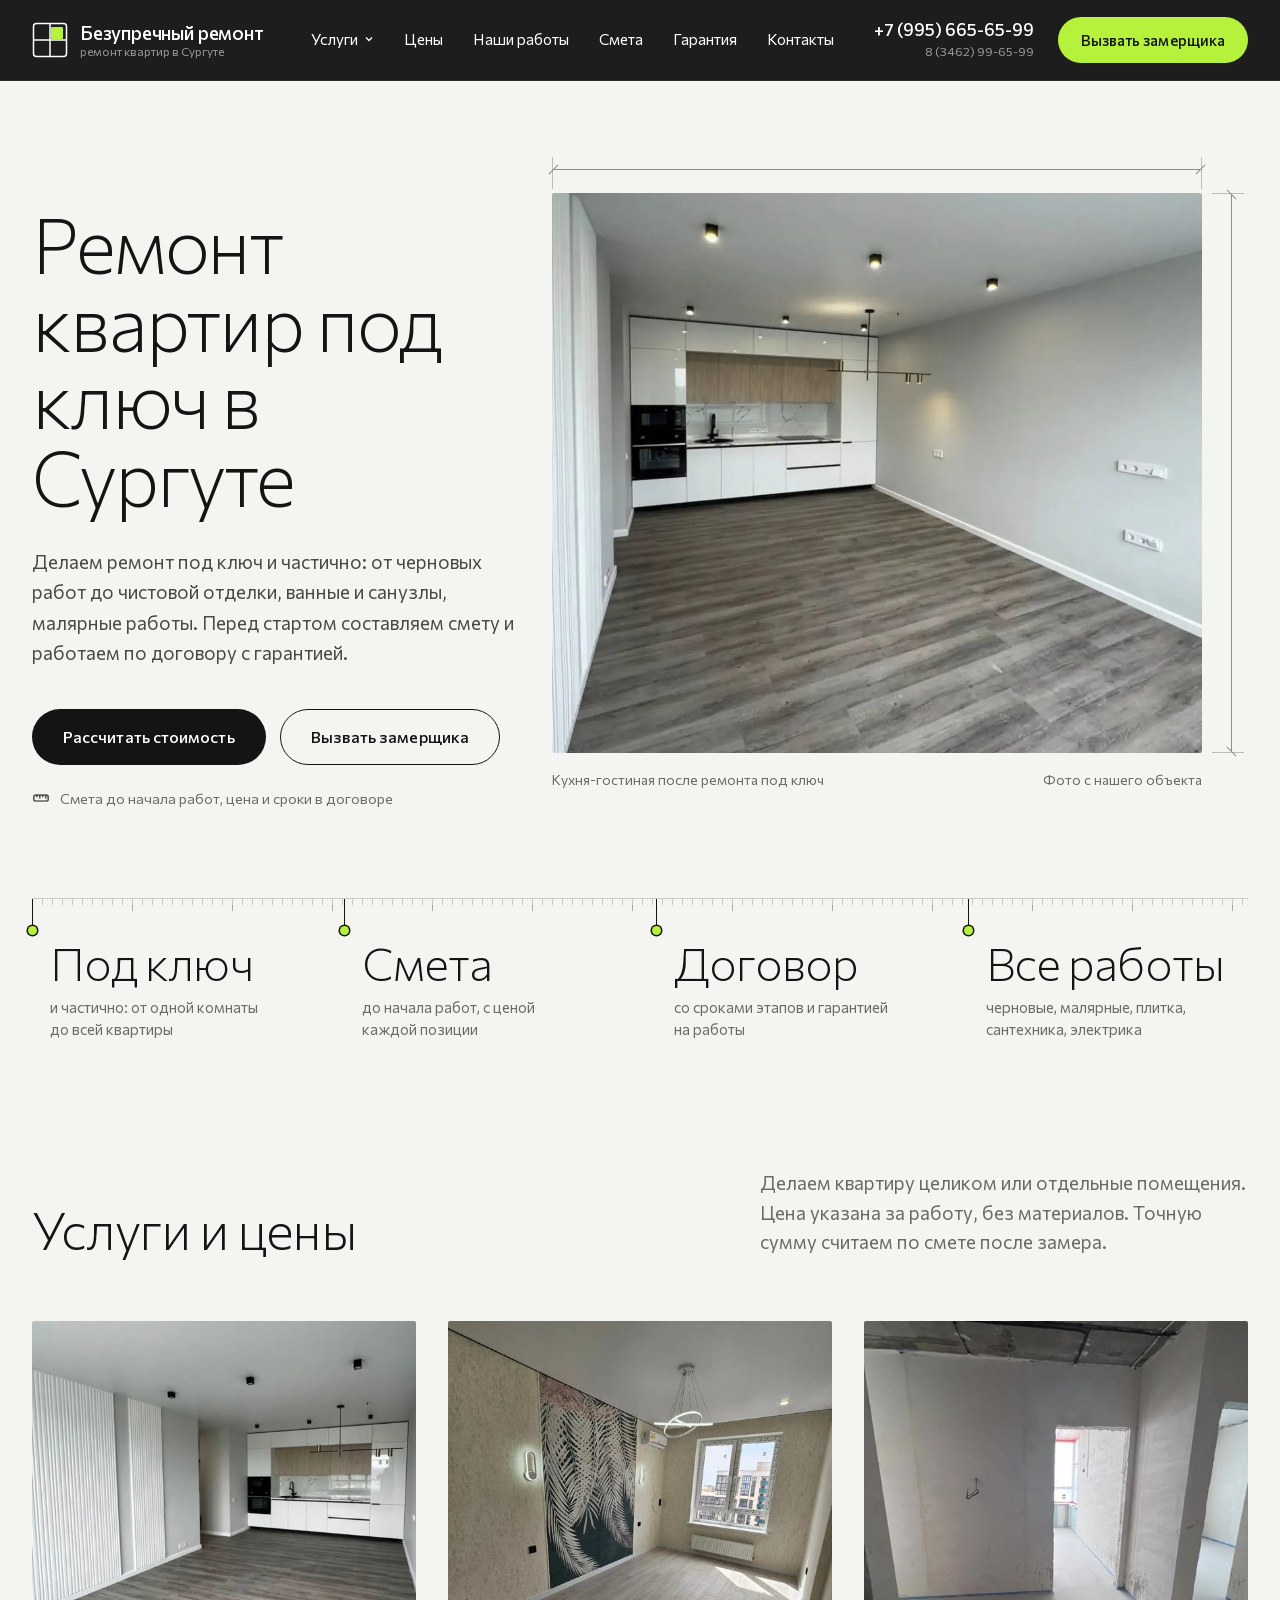
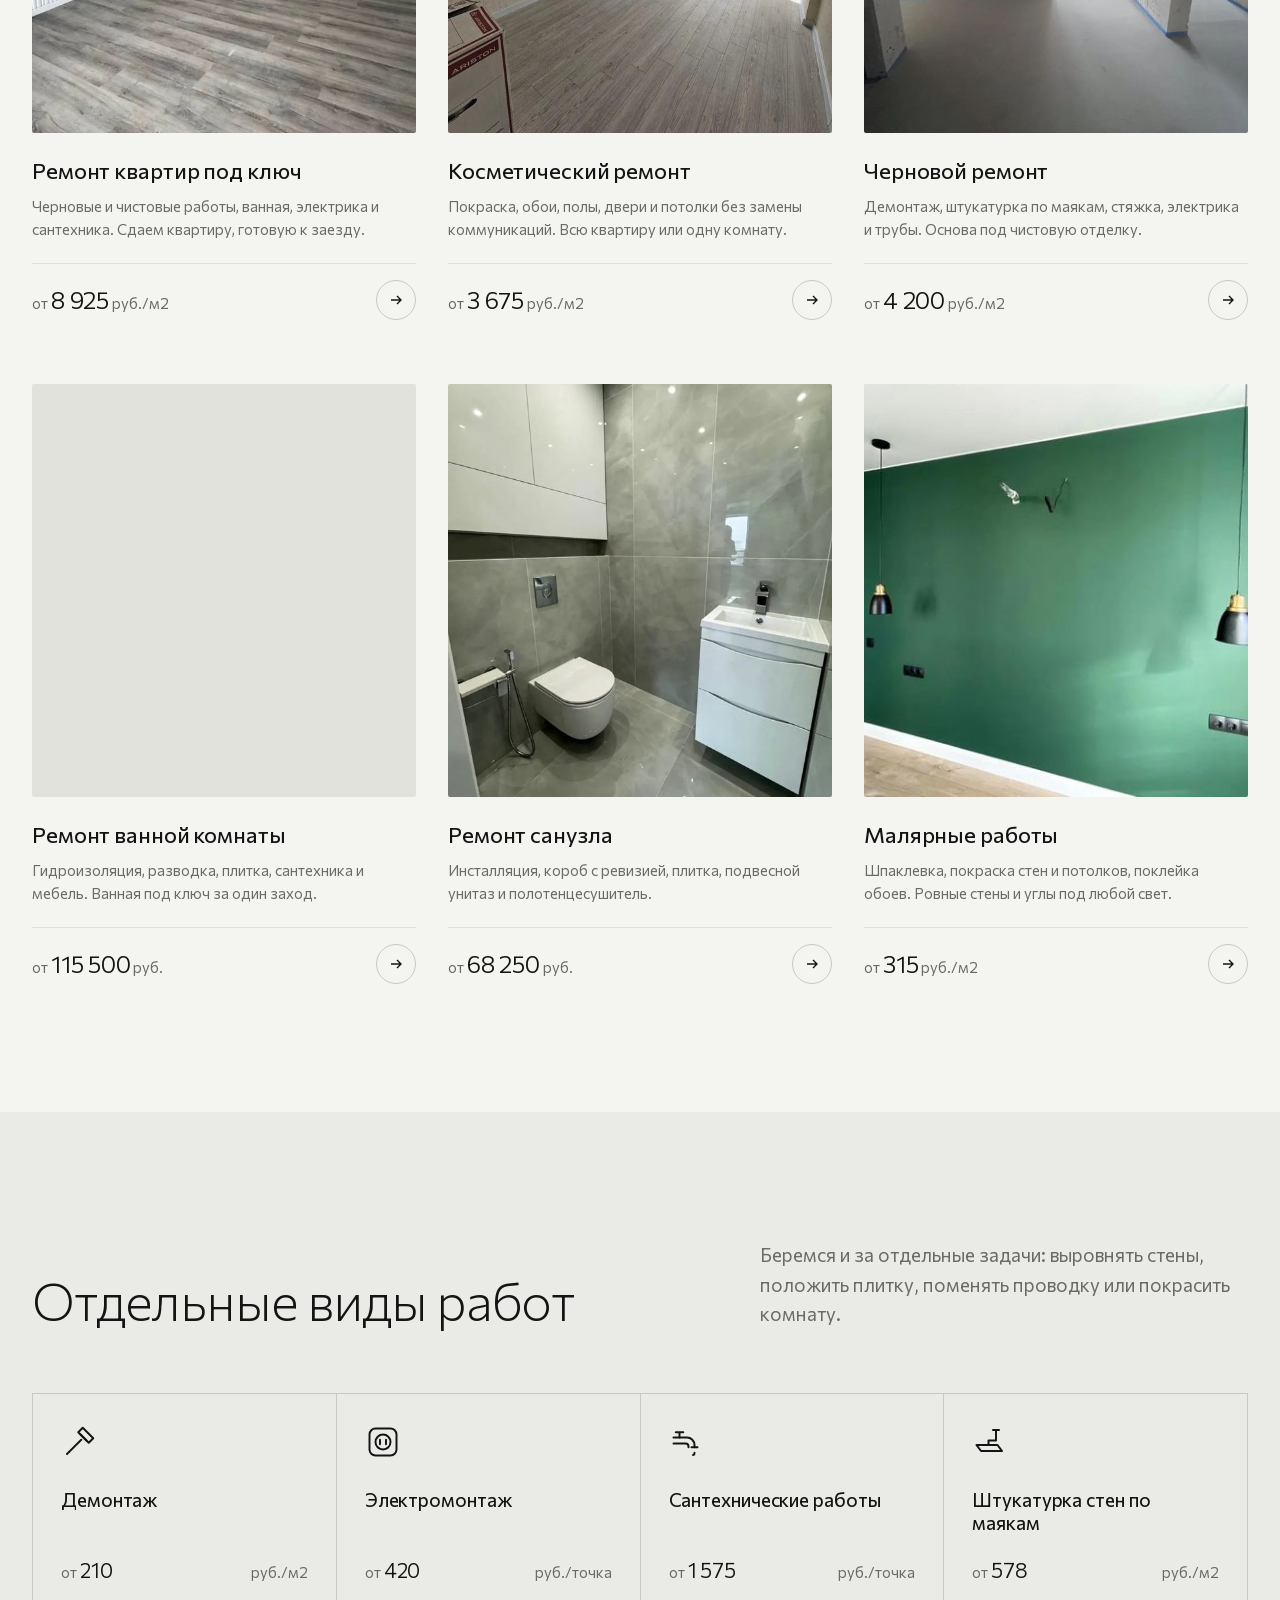
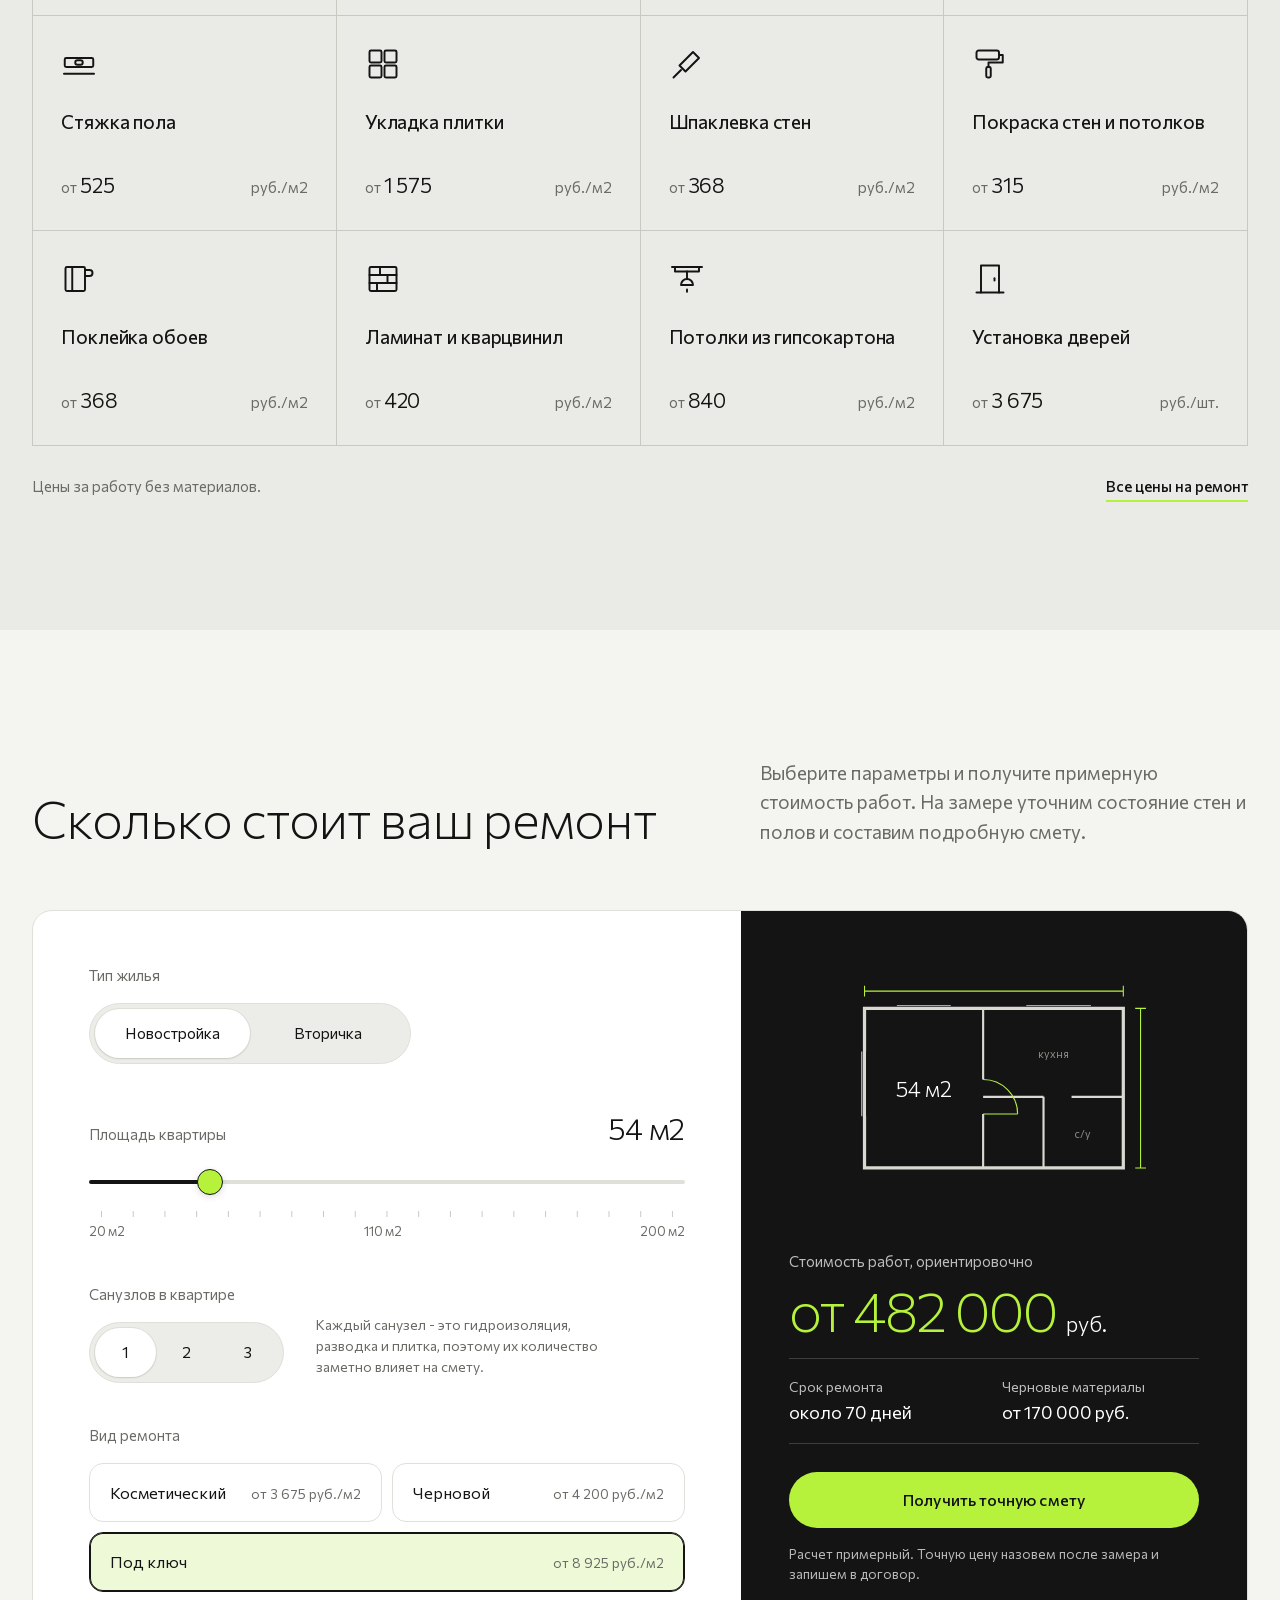
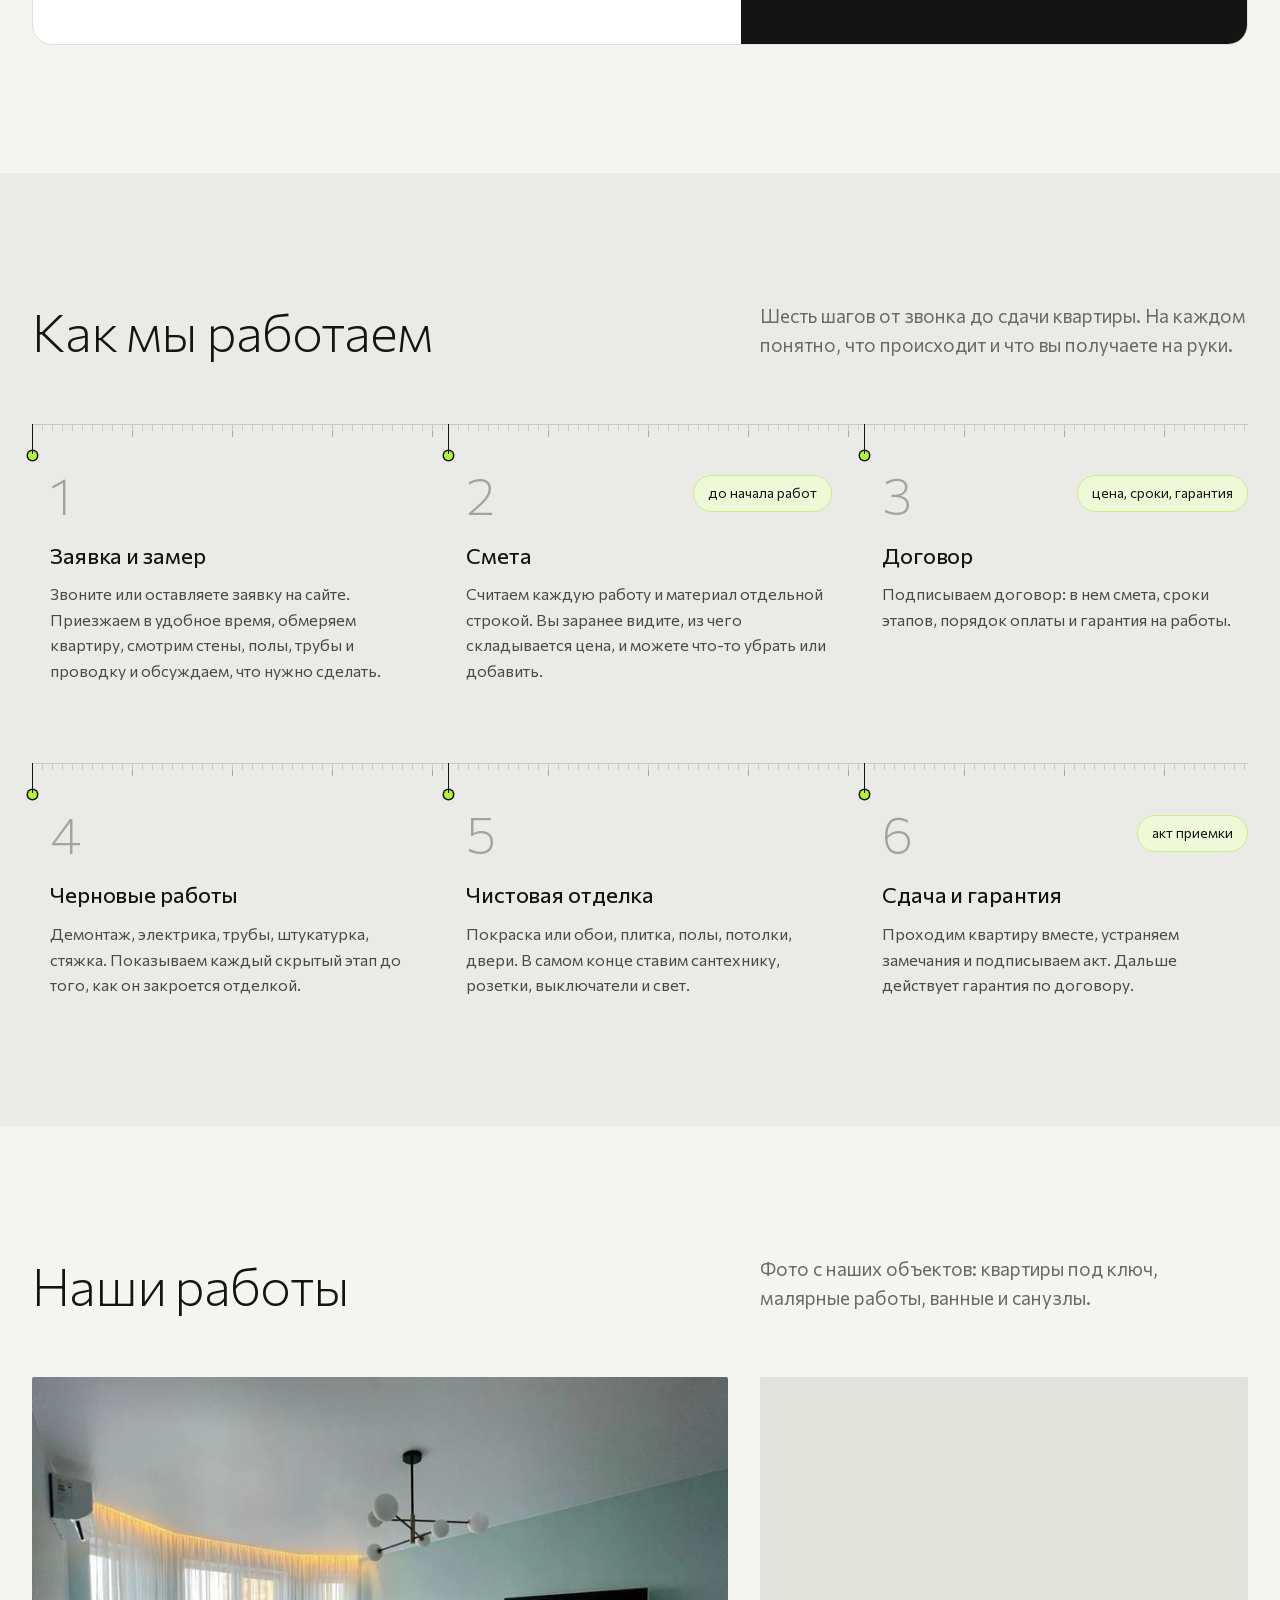
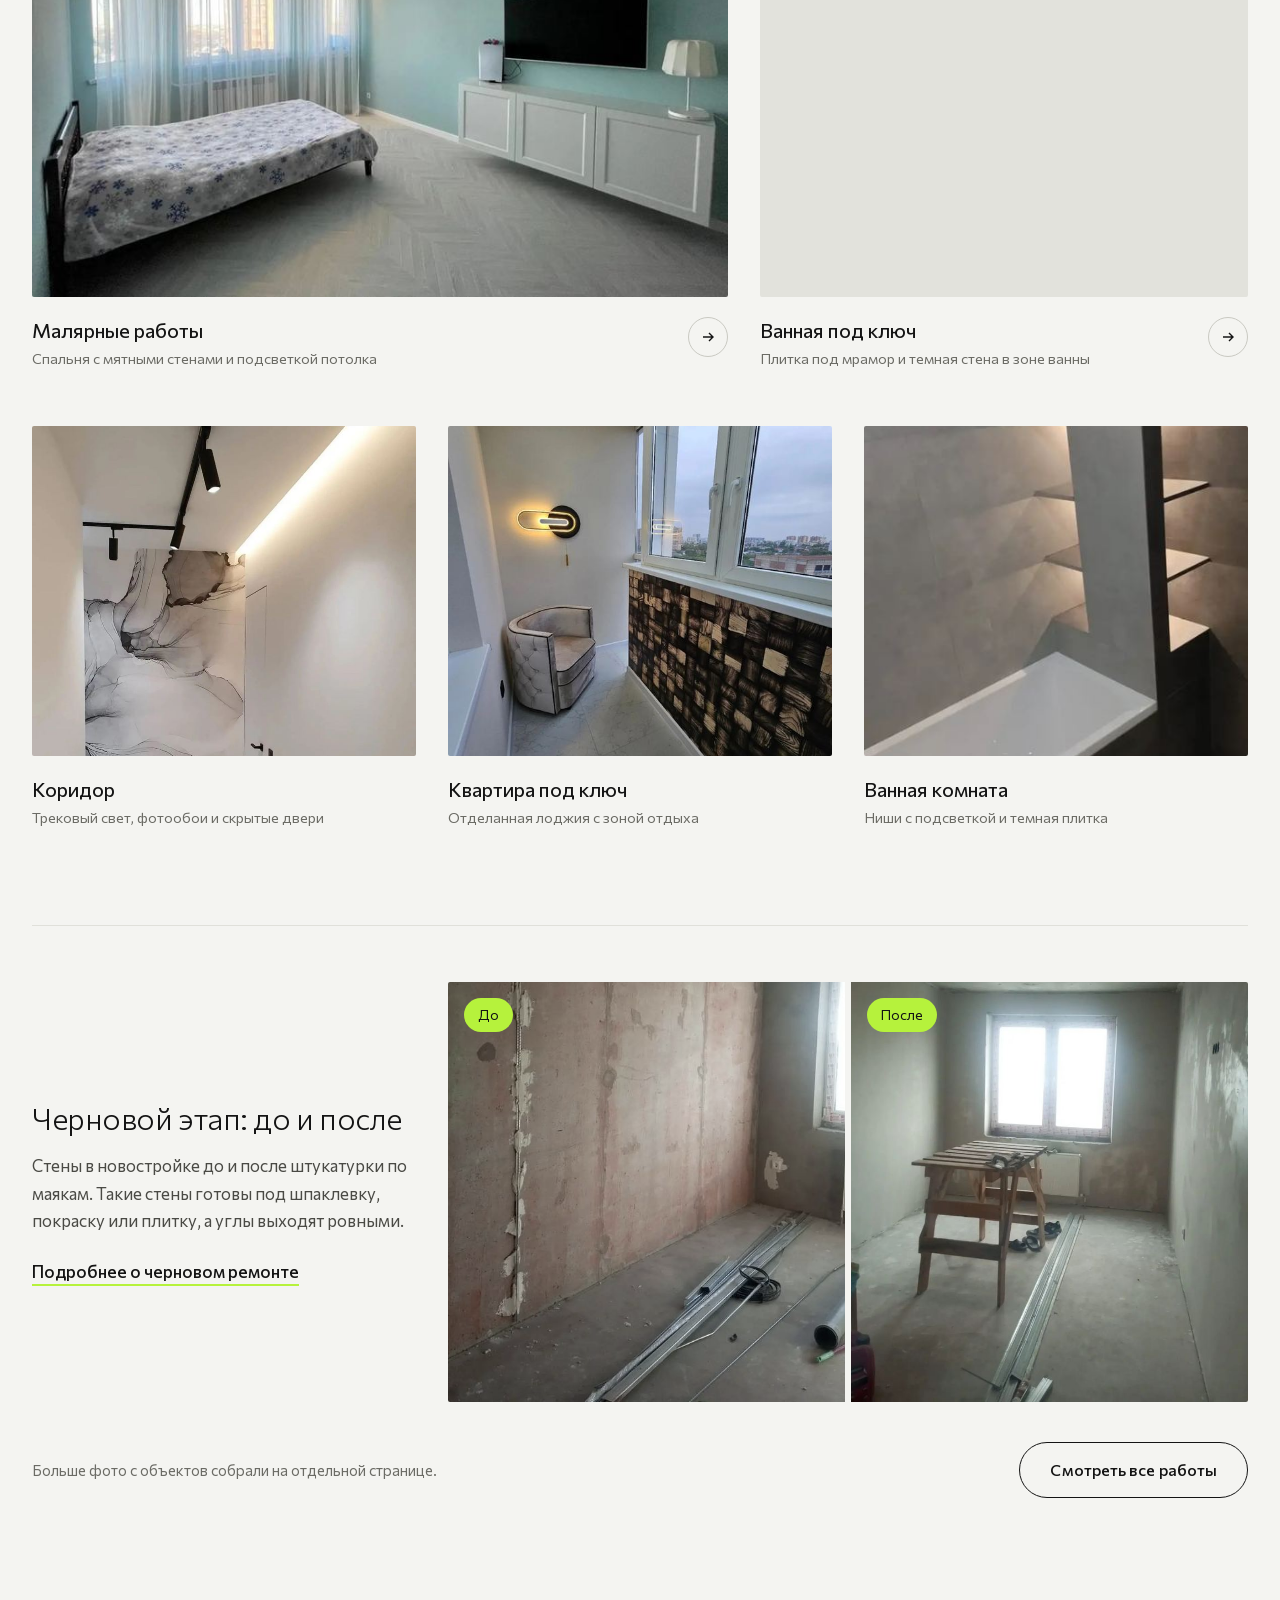
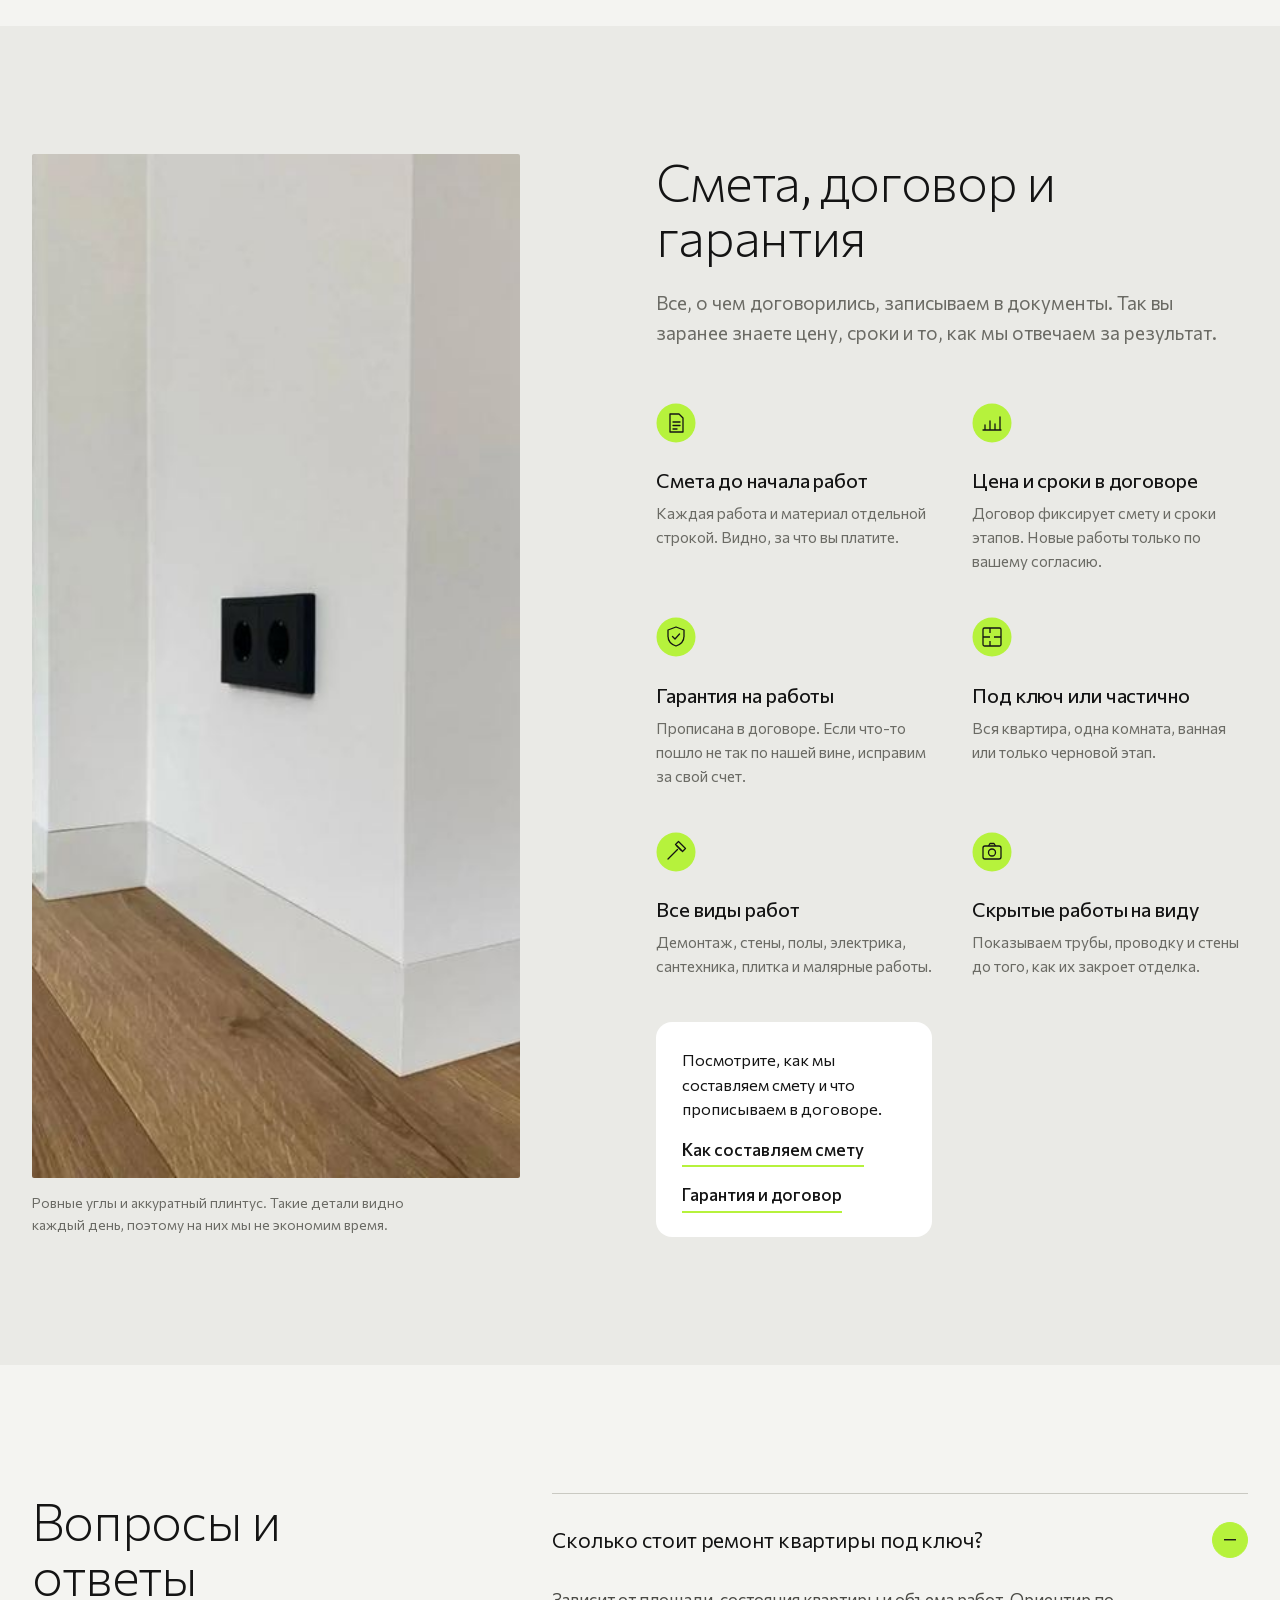
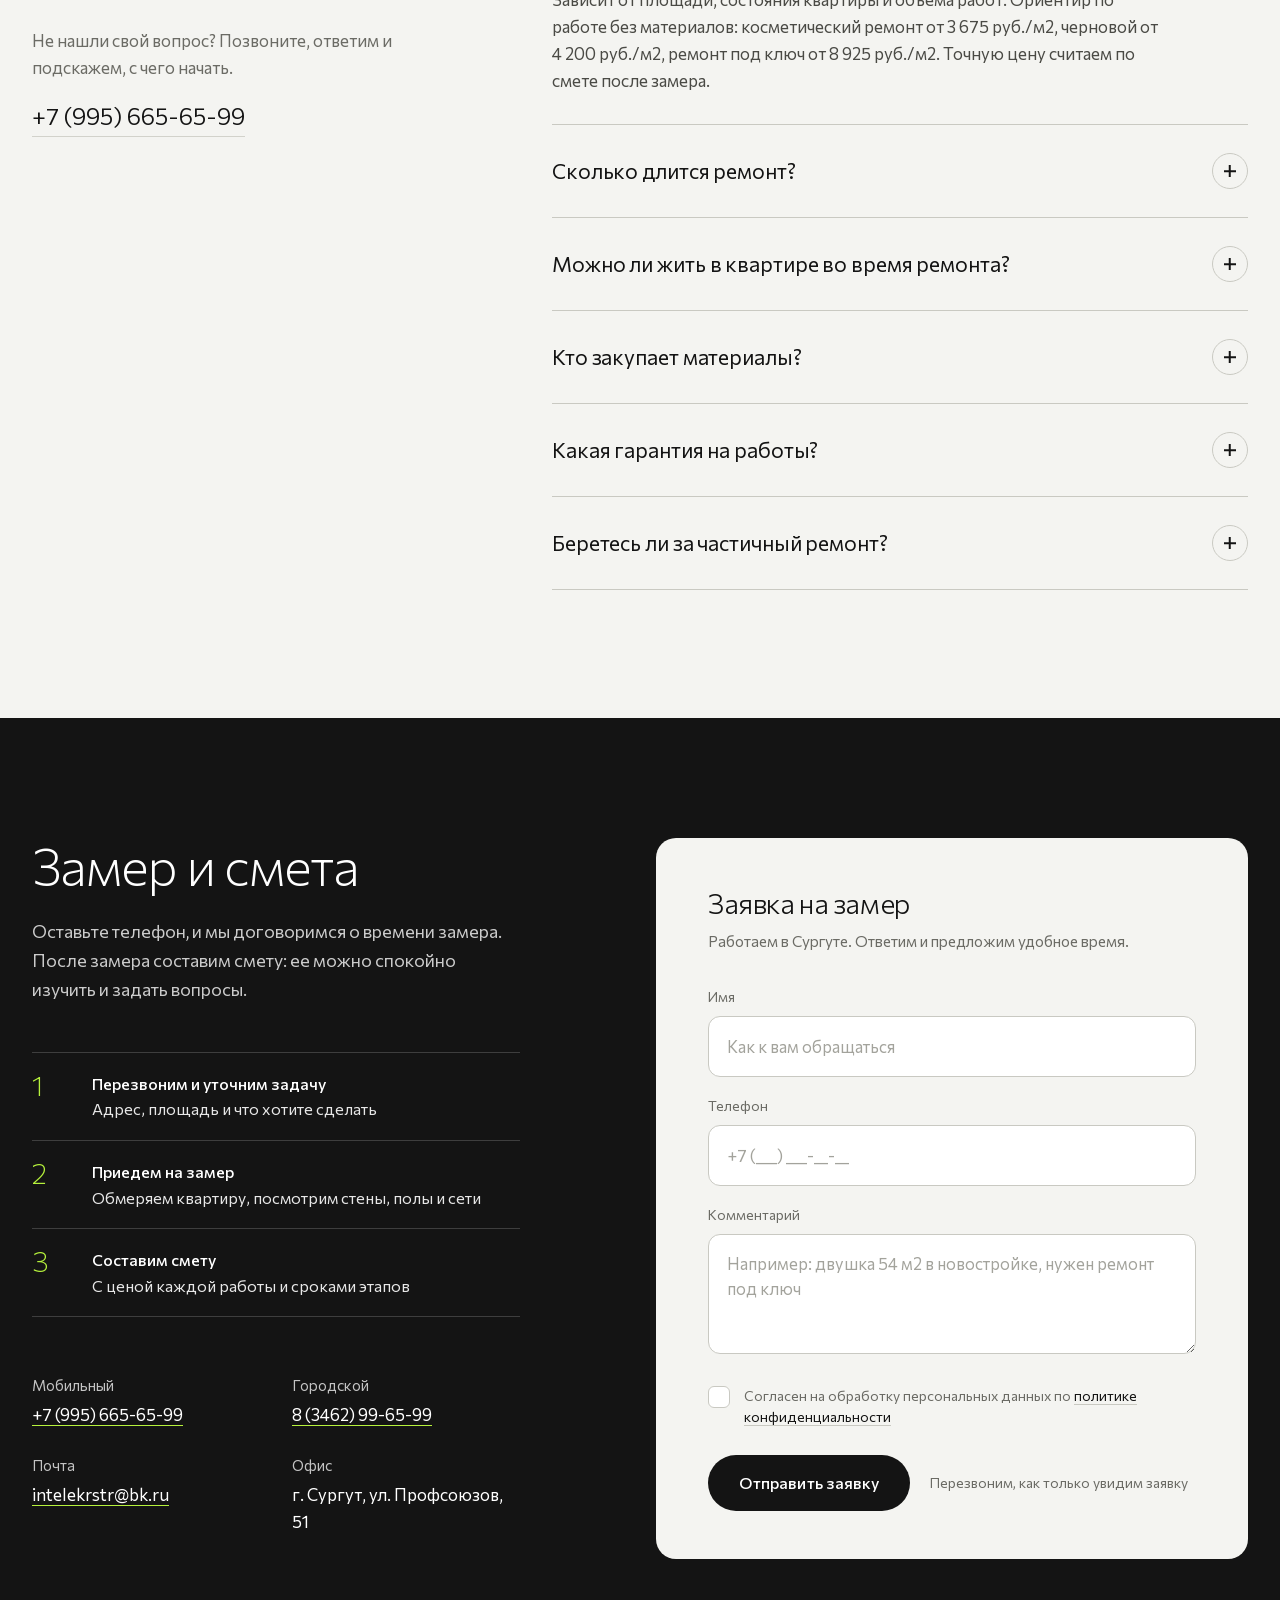
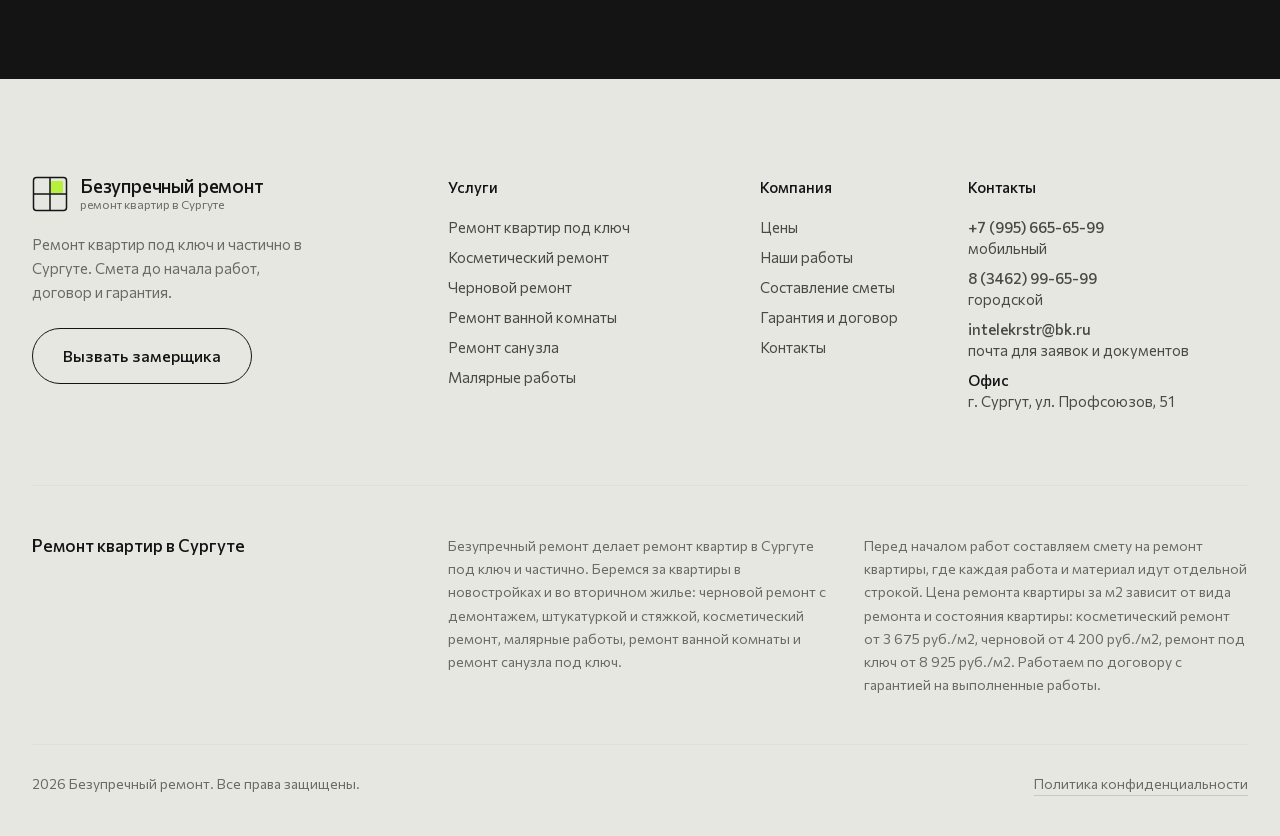
==== commit e7573ba1: "New color scheme and prices +5% per client request Co-Authored-By: Claude Opus 5.5 <noreply@anthropi" ====
--- a/index.html
+++ b/index.html
@@ -5,17 +5,17 @@
 <meta name="viewport" content="width=device-width, initial-scale=1">
 <meta name="robots" content="noindex, nofollow">
 <title>Ремонт квартир в Сургуте под ключ - Безупречный ремонт</title>
-<meta name="description" content="Ремонт квартир под ключ и частично в Сургуте: черновой и косметический ремонт, ремонт ванной и санузла, малярные работы. Смета до начала работ, договор и гарантия. Цены от 3 500 руб./м2.">
+<meta name="description" content="Ремонт квартир под ключ и частично в Сургуте: черновой и косметический ремонт, ремонт ванной и санузла, малярные работы. Смета до начала работ, договор и гарантия. Цены от 3 675 руб./м2.">
 <meta property="og:type" content="website">
 <meta property="og:title" content="Ремонт квартир в Сургуте под ключ - Безупречный ремонт">
-<meta property="og:description" content="Ремонт квартир под ключ и частично в Сургуте: черновой и косметический ремонт, ремонт ванной и санузла, малярные работы. Смета до начала работ, договор и гарантия. Цены от 3 500 руб./м2.">
+<meta property="og:description" content="Ремонт квартир под ключ и частично в Сургуте: черновой и косметический ремонт, ремонт ванной и санузла, малярные работы. Смета до начала работ, договор и гарантия. Цены от 3 675 руб./м2.">
 <meta property="og:locale" content="ru_RU">
-<meta name="theme-color" content="#4A5A47">
+<meta name="theme-color" content="#141414">
 <link rel="icon" href="favicon.svg" type="image/svg+xml">
 <link rel="preload" href="fonts/commissioner-cyrillic.woff2" as="font" type="font/woff2" crossorigin>
 <link rel="stylesheet" href="css/style.css">
-<script type="application/ld+json">{"@context":"https://schema.org","@type":"HomeAndConstructionBusiness","name":"Безупречный ремонт","description":"Ремонт квартир под ключ и частично в Сургуте: черновой и косметический ремонт, ремонт ванной и санузла, малярные работы.","telephone":["+79956656599","+73462996599"],"email":"intelekrstr@bk.ru","areaServed":"Сургут","address":{"@type":"PostalAddress","streetAddress":"ул. Профсоюзов, 51","addressLocality":"Сургут","addressCountry":"RU"},"priceRange":"от 300 руб./м2"}</script>
-<script type="application/ld+json">{"@context":"https://schema.org","@type":"FAQPage","mainEntity":[{"@type":"Question","name":"Сколько стоит ремонт квартиры под ключ?","acceptedAnswer":{"@type":"Answer","text":"Зависит от площади, состояния квартиры и объема работ. Ориентир по работе без материалов: косметический ремонт от 3 500 руб./м2, черновой от 4 000 руб./м2, ремонт под ключ от 8 500 руб./м2. Точную цену считаем по смете после замера."}},{"@type":"Question","name":"Сколько длится ремонт?","acceptedAnswer":{"@type":"Answer","text":"Косметический ремонт комнаты занимает около недели, однокомнатной квартиры 2-4 недели. Ремонт под ключ однокомнатной квартиры обычно идет 1,5-2 месяца, двухкомнатной 2-3 месяца. Сроки этапов записываем в договор."}},{"@type":"Question","name":"Можно ли жить в квартире во время ремонта?","acceptedAnswer":{"@type":"Answer","text":"При косметическом ремонте можно: работаем по комнатам и укрываем мебель. При ремонте под ключ лучше переехать на время черновых работ, потому что будут демонтаж, пыль и дни без воды и света."}},{"@type":"Question","name":"Кто закупает материалы?","acceptedAnswer":{"@type":"Answer","text":"Как вам удобнее. Черновые материалы можем закупить и привезти сами по смете. Чистовые, то есть плитку, ламинат, обои и сантехнику, выбираете вы, а мы подскажем по количеству и совместимости."}},{"@type":"Question","name":"Какая гарантия на работы?","acceptedAnswer":{"@type":"Answer","text":"Гарантию на выполненные работы прописываем в договоре. Если в гарантийный срок что-то пошло не так по нашей вине, приезжаем и исправляем за свой счет."}},{"@type":"Question","name":"Беретесь ли за частичный ремонт?","acceptedAnswer":{"@type":"Answer","text":"Да. Отремонтируем одну комнату, ванную или санузел, выровняем и покрасим стены, сделаем только черновой этап. Смету считаем так же подробно, как для ремонта под ключ."}}]}</script>
+<script type="application/ld+json">{"@context":"https://schema.org","@type":"HomeAndConstructionBusiness","name":"Безупречный ремонт","description":"Ремонт квартир под ключ и частично в Сургуте: черновой и косметический ремонт, ремонт ванной и санузла, малярные работы.","telephone":["+79956656599","+73462996599"],"email":"intelekrstr@bk.ru","areaServed":"Сургут","address":{"@type":"PostalAddress","streetAddress":"ул. Профсоюзов, 51","addressLocality":"Сургут","addressCountry":"RU"},"priceRange":"от 315 руб./м2"}</script>
+<script type="application/ld+json">{"@context":"https://schema.org","@type":"FAQPage","mainEntity":[{"@type":"Question","name":"Сколько стоит ремонт квартиры под ключ?","acceptedAnswer":{"@type":"Answer","text":"Зависит от площади, состояния квартиры и объема работ. Ориентир по работе без материалов: косметический ремонт от 3 675 руб./м2, черновой от 4 200 руб./м2, ремонт под ключ от 8 925 руб./м2. Точную цену считаем по смете после замера."}},{"@type":"Question","name":"Сколько длится ремонт?","acceptedAnswer":{"@type":"Answer","text":"Косметический ремонт комнаты занимает около недели, однокомнатной квартиры 2-4 недели. Ремонт под ключ однокомнатной квартиры обычно идет 1,5-2 месяца, двухкомнатной 2-3 месяца. Сроки этапов записываем в договор."}},{"@type":"Question","name":"Можно ли жить в квартире во время ремонта?","acceptedAnswer":{"@type":"Answer","text":"При косметическом ремонте можно: работаем по комнатам и укрываем мебель. При ремонте под ключ лучше переехать на время черновых работ, потому что будут демонтаж, пыль и дни без воды и света."}},{"@type":"Question","name":"Кто закупает материалы?","acceptedAnswer":{"@type":"Answer","text":"Как вам удобнее. Черновые материалы можем закупить и привезти сами по смете. Чистовые, то есть плитку, ламинат, обои и сантехнику, выбираете вы, а мы подскажем по количеству и совместимости."}},{"@type":"Question","name":"Какая гарантия на работы?","acceptedAnswer":{"@type":"Answer","text":"Гарантию на выполненные работы прописываем в договоре. Если в гарантийный срок что-то пошло не так по нашей вине, приезжаем и исправляем за свой счет."}},{"@type":"Question","name":"Беретесь ли за частичный ремонт?","acceptedAnswer":{"@type":"Answer","text":"Да. Отремонтируем одну комнату, ванную или санузел, выровняем и покрасим стены, сделаем только черновой этап. Смету считаем так же подробно, как для ремонта под ключ."}}]}</script>
 </head>
 <body>
 
@@ -23,19 +23,19 @@
   <div class="wrap">
     <div class="top-in">
       <a class="logo" href="./" aria-label="Безупречный ремонт, на главную">
-        <svg width="36" height="36" viewBox="0 0 36 36" fill="none" aria-hidden="true"><rect x="1.5" y="1.5" width="33" height="33" rx="3" stroke="#262B28" stroke-width="1.5"/><rect x="19" y="5" width="12" height="12" rx="1" fill="#8FA087"/><path d="M18 1.5v33M1.5 18h33" stroke="#262B28" stroke-width="1.5"/></svg>
+        <svg width="36" height="36" viewBox="0 0 36 36" fill="none" aria-hidden="true"><rect x="1.5" y="1.5" width="33" height="33" rx="3" stroke="#FFFFFF" stroke-width="1.5"/><rect x="19" y="5" width="12" height="12" rx="1" fill="#B6F23C"/><path d="M18 1.5v33M1.5 18h33" stroke="#FFFFFF" stroke-width="1.5"/></svg>
         <span class="logo-txt">Безупречный ремонт<small>ремонт квартир в Сургуте</small></span>
       </a>
       <nav class="nav" aria-label="Основное меню">
         <div class="dd">
-          <a href="./#uslugi" aria-haspopup="true">Услуги <svg width="10" height="10" viewBox="0 0 10 10" fill="none" aria-hidden="true"><path d="M2 3.5l3 3 3-3" stroke="#262B28" stroke-width="1.3"/></svg></a>
+          <a href="./#uslugi" aria-haspopup="true">Услуги <svg width="10" height="10" viewBox="0 0 10 10" fill="none" aria-hidden="true"><path d="M2 3.5l3 3 3-3" stroke="#FFFFFF" stroke-width="1.3"/></svg></a>
           <div class="dd-menu"><ul>
-            <li><a href="remont-kvartir-pod-klyuch.html">Ремонт квартир под ключ<small>от 8 500 руб./м2</small></a></li>
-            <li><a href="kosmeticheskiy-remont.html">Косметический ремонт<small>от 3 500 руб./м2</small></a></li>
-            <li><a href="chernovoy-remont.html">Черновой ремонт<small>от 4 000 руб./м2</small></a></li>
-            <li><a href="remont-vannoy-komnaty.html">Ремонт ванной комнаты<small>от 110 000 руб.</small></a></li>
-            <li><a href="remont-sanuzla.html">Ремонт санузла<small>от 65 000 руб.</small></a></li>
-            <li><a href="malyarnye-raboty.html">Малярные работы<small>от 300 руб./м2</small></a></li>
+            <li><a href="remont-kvartir-pod-klyuch.html">Ремонт квартир под ключ<small>от 8 925 руб./м2</small></a></li>
+            <li><a href="kosmeticheskiy-remont.html">Косметический ремонт<small>от 3 675 руб./м2</small></a></li>
+            <li><a href="chernovoy-remont.html">Черновой ремонт<small>от 4 200 руб./м2</small></a></li>
+            <li><a href="remont-vannoy-komnaty.html">Ремонт ванной комнаты<small>от 115 500 руб.</small></a></li>
+            <li><a href="remont-sanuzla.html">Ремонт санузла<small>от 68 250 руб.</small></a></li>
+            <li><a href="malyarnye-raboty.html">Малярные работы<small>от 315 руб./м2</small></a></li>
           </ul></div>
         </div>
         <a href="ceny.html">Цены</a>
@@ -48,7 +48,7 @@
         <div class="phone"><a href="tel:+79956656599">+7 (995) 665-65-99</a><span>8 (3462) 99-65-99</span></div>
         <a class="btn btn-primary" href="#zayavka">Вызвать замерщика</a>
         <a class="call-ico" href="tel:+79956656599" aria-label="Позвонить">
-          <svg width="20" height="20" viewBox="0 0 24 24" fill="none" aria-hidden="true"><path d="M5 4h4l2 5-2.5 1.5a11 11 0 005 5L15 13l5 2v4a2 2 0 01-2 2A16 16 0 013 6a2 2 0 012-2z" stroke="#fff" stroke-width="1.6" stroke-linejoin="round"/></svg>
+          <svg width="20" height="20" viewBox="0 0 24 24" fill="none" aria-hidden="true"><path d="M5 4h4l2 5-2.5 1.5a11 11 0 005 5L15 13l5 2v4a2 2 0 01-2 2A16 16 0 013 6a2 2 0 012-2z" stroke="#141414" stroke-width="1.6" stroke-linejoin="round"/></svg>
         </a>
         <button class="burger" type="button" aria-label="Открыть меню" aria-expanded="false"><i></i><i></i></button>
       </div>
@@ -85,7 +85,7 @@
           <a class="btn btn-line" href="#zayavka">Вызвать замерщика</a>
         </div>
         <p class="hero-note">
-          <svg width="18" height="18" viewBox="0 0 24 24" fill="none" aria-hidden="true"><rect x="2.5" y="8" width="19" height="8" rx="1.5" stroke="#4A5A47" stroke-width="1.5"/><path d="M6.5 8v3M10.5 8v4.5M14.5 8v3M18.5 8v4.5" stroke="#4A5A47" stroke-width="1.5"/></svg>
+          <svg width="18" height="18" viewBox="0 0 24 24" fill="none" aria-hidden="true"><rect x="2.5" y="8" width="19" height="8" rx="1.5" stroke="#141414" stroke-width="1.5"/><path d="M6.5 8v3M10.5 8v4.5M14.5 8v3M18.5 8v4.5" stroke="#141414" stroke-width="1.5"/></svg>
           Смета до начала работ, цена и сроки в договоре
         </p>
       </div>
@@ -120,37 +120,37 @@
         <div class="ph"><img src="img/works/kv-kuhnya-gostinaya.jpg" srcset="img/works/kv-kuhnya-gostinaya-m.jpg 584w, img/works/kv-kuhnya-gostinaya.jpg 1229w" sizes="(max-width: 760px) 120px, 33vw" alt="Кухня-гостиная с белой кухней и полом под дерево" width="1229" height="1600" loading="lazy" decoding="async"></div>
         <h3 class="h3">Ремонт квартир под ключ</h3>
         <p>Черновые и чистовые работы, ванная, электрика и сантехника. Сдаем квартиру, готовую к заезду.</p>
-        <div class="price-row"><span class="price">от <b>8 500</b> руб./м2</span><span class="go"><svg width="16" height="16" viewBox="0 0 16 16" fill="none" aria-hidden="true"><path d="M3 8h10M9 4l4 4-4 4" stroke="#262B28" stroke-width="1.4"/></svg></span></div>
+        <div class="price-row"><span class="price">от <b>8 925</b> руб./м2</span><span class="go"><svg width="16" height="16" viewBox="0 0 16 16" fill="none" aria-hidden="true"><path d="M3 8h10M9 4l4 4-4 4" stroke="#141414" stroke-width="1.4"/></svg></span></div>
       </a>
       <a class="tcard" href="kosmeticheskiy-remont.html">
         <div class="ph"><img src="img/works/kv-komnata-fotooboi.jpg" srcset="img/works/kv-komnata-fotooboi-m.jpg 570w, img/works/kv-komnata-fotooboi.jpg 1200w" sizes="(max-width: 760px) 120px, 33vw" alt="Комната с фотообоями, ламинатом и люстрой" width="1200" height="1600" loading="lazy" decoding="async"></div>
         <h3 class="h3">Косметический ремонт</h3>
         <p>Покраска, обои, полы, двери и потолки без замены коммуникаций. Всю квартиру или одну комнату.</p>
-        <div class="price-row"><span class="price">от <b>3 500</b> руб./м2</span><span class="go"><svg width="16" height="16" viewBox="0 0 16 16" fill="none" aria-hidden="true"><path d="M3 8h10M9 4l4 4-4 4" stroke="#262B28" stroke-width="1.4"/></svg></span></div>
+        <div class="price-row"><span class="price">от <b>3 675</b> руб./м2</span><span class="go"><svg width="16" height="16" viewBox="0 0 16 16" fill="none" aria-hidden="true"><path d="M3 8h10M9 4l4 4-4 4" stroke="#141414" stroke-width="1.4"/></svg></span></div>
       </a>
       <a class="tcard" href="chernovoy-remont.html">
         <div class="ph"><img src="img/works/kv-chernovoy-etap.jpg" srcset="img/works/kv-chernovoy-etap-m.jpg 760w, img/works/kv-chernovoy-etap.jpg 1280w" sizes="(max-width: 760px) 120px, 33vw" alt="Квартира на этапе черновых работ: стены оштукатурены" width="1280" height="960" loading="lazy" decoding="async"></div>
         <h3 class="h3">Черновой ремонт</h3>
         <p>Демонтаж, штукатурка по маякам, стяжка, электрика и трубы. Основа под чистовую отделку.</p>
-        <div class="price-row"><span class="price">от <b>4 000</b> руб./м2</span><span class="go"><svg width="16" height="16" viewBox="0 0 16 16" fill="none" aria-hidden="true"><path d="M3 8h10M9 4l4 4-4 4" stroke="#262B28" stroke-width="1.4"/></svg></span></div>
+        <div class="price-row"><span class="price">от <b>4 200</b> руб./м2</span><span class="go"><svg width="16" height="16" viewBox="0 0 16 16" fill="none" aria-hidden="true"><path d="M3 8h10M9 4l4 4-4 4" stroke="#141414" stroke-width="1.4"/></svg></span></div>
       </a>
       <a class="tcard" href="remont-vannoy-komnaty.html">
         <div class="ph"><img src="img/works/kv-vannaya-mramor.jpg" srcset="img/works/kv-vannaya-mramor-m.jpg 579w, img/works/kv-vannaya-mramor.jpg 1218w" sizes="(max-width: 760px) 120px, 33vw" alt="Ванная с плиткой под мрамор и темной стеной в зоне ванны" width="1218" height="1600" loading="lazy" decoding="async"></div>
         <h3 class="h3">Ремонт ванной комнаты</h3>
         <p>Гидроизоляция, разводка, плитка, сантехника и мебель. Ванная под ключ за один заход.</p>
-        <div class="price-row"><span class="price">от <b>110 000</b> руб.</span><span class="go"><svg width="16" height="16" viewBox="0 0 16 16" fill="none" aria-hidden="true"><path d="M3 8h10M9 4l4 4-4 4" stroke="#262B28" stroke-width="1.4"/></svg></span></div>
+        <div class="price-row"><span class="price">от <b>115 500</b> руб.</span><span class="go"><svg width="16" height="16" viewBox="0 0 16 16" fill="none" aria-hidden="true"><path d="M3 8h10M9 4l4 4-4 4" stroke="#141414" stroke-width="1.4"/></svg></span></div>
       </a>
       <a class="tcard" href="remont-sanuzla.html">
         <div class="ph"><img src="img/works/kv-sanuzel-podvesnoy.jpg" srcset="img/works/kv-sanuzel-podvesnoy-m.jpg 577w, img/works/kv-sanuzel-podvesnoy.jpg 1215w" sizes="(max-width: 760px) 120px, 33vw" alt="Санузел с подвесным унитазом и тумбой с раковиной" width="1215" height="1600" loading="lazy" decoding="async"></div>
         <h3 class="h3">Ремонт санузла</h3>
         <p>Инсталляция, короб с ревизией, плитка, подвесной унитаз и полотенцесушитель.</p>
-        <div class="price-row"><span class="price">от <b>65 000</b> руб.</span><span class="go"><svg width="16" height="16" viewBox="0 0 16 16" fill="none" aria-hidden="true"><path d="M3 8h10M9 4l4 4-4 4" stroke="#262B28" stroke-width="1.4"/></svg></span></div>
+        <div class="price-row"><span class="price">от <b>68 250</b> руб.</span><span class="go"><svg width="16" height="16" viewBox="0 0 16 16" fill="none" aria-hidden="true"><path d="M3 8h10M9 4l4 4-4 4" stroke="#141414" stroke-width="1.4"/></svg></span></div>
       </a>
       <a class="tcard" href="malyarnye-raboty.html">
         <div class="ph"><img src="img/works/malyar-zelenaya-stena.jpg" srcset="img/works/malyar-zelenaya-stena-m.jpg 760w, img/works/malyar-zelenaya-stena.jpg 1280w" sizes="(max-width: 760px) 120px, 33vw" alt="Акцентная зеленая стена после покраски" width="1280" height="720" loading="lazy" decoding="async"></div>
         <h3 class="h3">Малярные работы</h3>
         <p>Шпаклевка, покраска стен и потолков, поклейка обоев. Ровные стены и углы под любой свет.</p>
-        <div class="price-row"><span class="price">от <b>300</b> руб./м2</span><span class="go"><svg width="16" height="16" viewBox="0 0 16 16" fill="none" aria-hidden="true"><path d="M3 8h10M9 4l4 4-4 4" stroke="#262B28" stroke-width="1.4"/></svg></span></div>
+        <div class="price-row"><span class="price">от <b>315</b> руб./м2</span><span class="go"><svg width="16" height="16" viewBox="0 0 16 16" fill="none" aria-hidden="true"><path d="M3 8h10M9 4l4 4-4 4" stroke="#141414" stroke-width="1.4"/></svg></span></div>
       </a>
     </div>
   </div>
@@ -164,64 +164,64 @@
     </header>
     <div class="works">
       <a class="work" href="chernovoy-remont.html">
-        <svg width="36" height="36" viewBox="0 0 24 24" fill="none" stroke="#4A5A47" stroke-width="1.3" stroke-linecap="round" stroke-linejoin="round" aria-hidden="true"><path d="M4 20l9.5-9.5"/><path d="M11.5 5.5l3-3 7 7-3 3z"/><path d="M13 7l4 4"/></svg>
+        <svg width="36" height="36" viewBox="0 0 24 24" fill="none" stroke="#141414" stroke-width="1.3" stroke-linecap="round" stroke-linejoin="round" aria-hidden="true"><path d="M4 20l9.5-9.5"/><path d="M11.5 5.5l3-3 7 7-3 3z"/><path d="M13 7l4 4"/></svg>
         <h3 class="h3">Демонтаж</h3>
-        <div class="price"><span>от <b>200</b></span><span>руб./м2</span></div>
+        <div class="price"><span>от <b>210</b></span><span>руб./м2</span></div>
       </a>
       <a class="work" href="chernovoy-remont.html">
-        <svg width="36" height="36" viewBox="0 0 24 24" fill="none" stroke="#4A5A47" stroke-width="1.3" stroke-linecap="round" stroke-linejoin="round" aria-hidden="true"><rect x="3" y="3" width="18" height="18" rx="4"/><circle cx="12" cy="12" r="5"/><path d="M10 10.5v3M14 10.5v3"/></svg>
+        <svg width="36" height="36" viewBox="0 0 24 24" fill="none" stroke="#141414" stroke-width="1.3" stroke-linecap="round" stroke-linejoin="round" aria-hidden="true"><rect x="3" y="3" width="18" height="18" rx="4"/><circle cx="12" cy="12" r="5"/><path d="M10 10.5v3M14 10.5v3"/></svg>
         <h3 class="h3">Электромонтаж</h3>
-        <div class="price"><span>от <b>400</b></span><span>руб./точка</span></div>
+        <div class="price"><span>от <b>420</b></span><span>руб./точка</span></div>
       </a>
       <a class="work" href="remont-sanuzla.html">
-        <svg width="36" height="36" viewBox="0 0 24 24" fill="none" stroke="#4A5A47" stroke-width="1.3" stroke-linecap="round" stroke-linejoin="round" aria-hidden="true"><path d="M3 9h9a5 5 0 015 5v1.5"/><path d="M3 13h8a2 2 0 012 2v.5"/><path d="M7 9V5.5M4.5 5.5h5"/><path d="M15 15.5h4"/><path d="M17 19.2c0 .9-.5 1.5-1 1.5"/></svg>
+        <svg width="36" height="36" viewBox="0 0 24 24" fill="none" stroke="#141414" stroke-width="1.3" stroke-linecap="round" stroke-linejoin="round" aria-hidden="true"><path d="M3 9h9a5 5 0 015 5v1.5"/><path d="M3 13h8a2 2 0 012 2v.5"/><path d="M7 9V5.5M4.5 5.5h5"/><path d="M15 15.5h4"/><path d="M17 19.2c0 .9-.5 1.5-1 1.5"/></svg>
         <h3 class="h3">Сантехнические работы</h3>
-        <div class="price"><span>от <b>1 500</b></span><span>руб./точка</span></div>
+        <div class="price"><span>от <b>1 575</b></span><span>руб./точка</span></div>
       </a>
       <a class="work" href="chernovoy-remont.html">
-        <svg width="36" height="36" viewBox="0 0 24 24" fill="none" stroke="#4A5A47" stroke-width="1.3" stroke-linecap="round" stroke-linejoin="round" aria-hidden="true"><path d="M3 14h14l3 4H6z"/><path d="M11 14v-3h5V4"/><path d="M14 4h4"/></svg>
+        <svg width="36" height="36" viewBox="0 0 24 24" fill="none" stroke="#141414" stroke-width="1.3" stroke-linecap="round" stroke-linejoin="round" aria-hidden="true"><path d="M3 14h14l3 4H6z"/><path d="M11 14v-3h5V4"/><path d="M14 4h4"/></svg>
         <h3 class="h3">Штукатурка стен по маякам</h3>
-        <div class="price"><span>от <b>550</b></span><span>руб./м2</span></div>
+        <div class="price"><span>от <b>578</b></span><span>руб./м2</span></div>
       </a>
       <a class="work" href="chernovoy-remont.html">
-        <svg width="36" height="36" viewBox="0 0 24 24" fill="none" stroke="#4A5A47" stroke-width="1.3" stroke-linecap="round" stroke-linejoin="round" aria-hidden="true"><rect x="2.5" y="8" width="19" height="6" rx="1"/><rect x="9.5" y="9.5" width="5" height="3" rx="1.5"/><path d="M2 18.5h20"/></svg>
+        <svg width="36" height="36" viewBox="0 0 24 24" fill="none" stroke="#141414" stroke-width="1.3" stroke-linecap="round" stroke-linejoin="round" aria-hidden="true"><rect x="2.5" y="8" width="19" height="6" rx="1"/><rect x="9.5" y="9.5" width="5" height="3" rx="1.5"/><path d="M2 18.5h20"/></svg>
         <h3 class="h3">Стяжка пола</h3>
-        <div class="price"><span>от <b>500</b></span><span>руб./м2</span></div>
+        <div class="price"><span>от <b>525</b></span><span>руб./м2</span></div>
       </a>
       <a class="work" href="remont-vannoy-komnaty.html">
-        <svg width="36" height="36" viewBox="0 0 24 24" fill="none" stroke="#4A5A47" stroke-width="1.3" stroke-linecap="round" stroke-linejoin="round" aria-hidden="true"><rect x="3" y="3" width="8" height="8" rx="1"/><rect x="13" y="3" width="8" height="8" rx="1"/><rect x="3" y="13" width="8" height="8" rx="1"/><rect x="13" y="13" width="8" height="8" rx="1"/></svg>
+        <svg width="36" height="36" viewBox="0 0 24 24" fill="none" stroke="#141414" stroke-width="1.3" stroke-linecap="round" stroke-linejoin="round" aria-hidden="true"><rect x="3" y="3" width="8" height="8" rx="1"/><rect x="13" y="3" width="8" height="8" rx="1"/><rect x="3" y="13" width="8" height="8" rx="1"/><rect x="13" y="13" width="8" height="8" rx="1"/></svg>
         <h3 class="h3">Укладка плитки</h3>
-        <div class="price"><span>от <b>1 500</b></span><span>руб./м2</span></div>
+        <div class="price"><span>от <b>1 575</b></span><span>руб./м2</span></div>
       </a>
       <a class="work" href="malyarnye-raboty.html">
-        <svg width="36" height="36" viewBox="0 0 24 24" fill="none" stroke="#4A5A47" stroke-width="1.3" stroke-linecap="round" stroke-linejoin="round" aria-hidden="true"><path d="M3 21l5-5"/><path d="M7 13l4 4 9-9-4-4z"/></svg>
+        <svg width="36" height="36" viewBox="0 0 24 24" fill="none" stroke="#141414" stroke-width="1.3" stroke-linecap="round" stroke-linejoin="round" aria-hidden="true"><path d="M3 21l5-5"/><path d="M7 13l4 4 9-9-4-4z"/></svg>
         <h3 class="h3">Шпаклевка стен</h3>
-        <div class="price"><span>от <b>350</b></span><span>руб./м2</span></div>
+        <div class="price"><span>от <b>368</b></span><span>руб./м2</span></div>
       </a>
       <a class="work" href="malyarnye-raboty.html">
-        <svg width="36" height="36" viewBox="0 0 24 24" fill="none" stroke="#4A5A47" stroke-width="1.3" stroke-linecap="round" stroke-linejoin="round" aria-hidden="true"><rect x="3" y="3" width="15" height="6" rx="1.5"/><path d="M18 6h2.5v5H11v3"/><rect x="9.5" y="14" width="3" height="7" rx="1"/></svg>
+        <svg width="36" height="36" viewBox="0 0 24 24" fill="none" stroke="#141414" stroke-width="1.3" stroke-linecap="round" stroke-linejoin="round" aria-hidden="true"><rect x="3" y="3" width="15" height="6" rx="1.5"/><path d="M18 6h2.5v5H11v3"/><rect x="9.5" y="14" width="3" height="7" rx="1"/></svg>
         <h3 class="h3">Покраска стен и потолков</h3>
-        <div class="price"><span>от <b>300</b></span><span>руб./м2</span></div>
+        <div class="price"><span>от <b>315</b></span><span>руб./м2</span></div>
       </a>
       <a class="work" href="malyarnye-raboty.html">
-        <svg width="36" height="36" viewBox="0 0 24 24" fill="none" stroke="#4A5A47" stroke-width="1.3" stroke-linecap="round" stroke-linejoin="round" aria-hidden="true"><rect x="3" y="4" width="13" height="16" rx="1"/><path d="M16 6h3a2 2 0 012 2v0a2 2 0 01-2 2h-3"/><path d="M7.5 4v16"/></svg>
+        <svg width="36" height="36" viewBox="0 0 24 24" fill="none" stroke="#141414" stroke-width="1.3" stroke-linecap="round" stroke-linejoin="round" aria-hidden="true"><rect x="3" y="4" width="13" height="16" rx="1"/><path d="M16 6h3a2 2 0 012 2v0a2 2 0 01-2 2h-3"/><path d="M7.5 4v16"/></svg>
         <h3 class="h3">Поклейка обоев</h3>
-        <div class="price"><span>от <b>350</b></span><span>руб./м2</span></div>
+        <div class="price"><span>от <b>368</b></span><span>руб./м2</span></div>
       </a>
       <a class="work" href="kosmeticheskiy-remont.html">
-        <svg width="36" height="36" viewBox="0 0 24 24" fill="none" stroke="#4A5A47" stroke-width="1.3" stroke-linecap="round" stroke-linejoin="round" aria-hidden="true"><rect x="3" y="4" width="18" height="16" rx="1"/><path d="M3 9.3h18M3 14.6h18"/><path d="M10 4v5.3M15 9.3v5.3M8 14.6V20"/></svg>
+        <svg width="36" height="36" viewBox="0 0 24 24" fill="none" stroke="#141414" stroke-width="1.3" stroke-linecap="round" stroke-linejoin="round" aria-hidden="true"><rect x="3" y="4" width="18" height="16" rx="1"/><path d="M3 9.3h18M3 14.6h18"/><path d="M10 4v5.3M15 9.3v5.3M8 14.6V20"/></svg>
         <h3 class="h3">Ламинат и кварцвинил</h3>
-        <div class="price"><span>от <b>400</b></span><span>руб./м2</span></div>
+        <div class="price"><span>от <b>420</b></span><span>руб./м2</span></div>
       </a>
       <a class="work" href="remont-kvartir-pod-klyuch.html">
-        <svg width="36" height="36" viewBox="0 0 24 24" fill="none" stroke="#4A5A47" stroke-width="1.3" stroke-linecap="round" stroke-linejoin="round" aria-hidden="true"><path d="M2 4h20"/><path d="M4 4v3h16V4"/><path d="M12 7v5"/><path d="M8 16a4 4 0 018 0z"/><path d="M12 19v1.5"/></svg>
+        <svg width="36" height="36" viewBox="0 0 24 24" fill="none" stroke="#141414" stroke-width="1.3" stroke-linecap="round" stroke-linejoin="round" aria-hidden="true"><path d="M2 4h20"/><path d="M4 4v3h16V4"/><path d="M12 7v5"/><path d="M8 16a4 4 0 018 0z"/><path d="M12 19v1.5"/></svg>
         <h3 class="h3">Потолки из гипсокартона</h3>
-        <div class="price"><span>от <b>800</b></span><span>руб./м2</span></div>
+        <div class="price"><span>от <b>840</b></span><span>руб./м2</span></div>
       </a>
       <a class="work" href="kosmeticheskiy-remont.html">
-        <svg width="36" height="36" viewBox="0 0 24 24" fill="none" stroke="#4A5A47" stroke-width="1.3" stroke-linecap="round" stroke-linejoin="round" aria-hidden="true"><path d="M6 21V3h12v18"/><path d="M3 21h18"/><path d="M15 11.5v1.5"/></svg>
+        <svg width="36" height="36" viewBox="0 0 24 24" fill="none" stroke="#141414" stroke-width="1.3" stroke-linecap="round" stroke-linejoin="round" aria-hidden="true"><path d="M6 21V3h12v18"/><path d="M3 21h18"/><path d="M15 11.5v1.5"/></svg>
         <h3 class="h3">Установка дверей</h3>
-        <div class="price"><span>от <b>3 500</b></span><span>руб./шт.</span></div>
+        <div class="price"><span>от <b>3 675</b></span><span>руб./шт.</span></div>
       </a>
     </div>
     <div class="works-foot">
@@ -237,7 +237,7 @@
       <h2 class="h2">Сколько стоит ваш ремонт</h2>
       <p class="lead">Выберите параметры и получите примерную стоимость работ. На замере уточним состояние стен и полов и составим подробную смету.</p>
     </header>
-    <form class="calc" id="calc" data-price='{"kosm":3500,"chern":4000,"klyuch":8500}' onsubmit="return false">
+    <form class="calc" id="calc" data-price='{"kosm":3675,"chern":4200,"klyuch":8925}' onsubmit="return false">
       <div class="calc-in">
         <div class="field">
           <div class="field-t"><span>Тип жилья</span></div>
@@ -265,33 +265,33 @@
         <div class="field">
           <div class="field-t"><span>Вид ремонта</span></div>
           <div class="pills" role="radiogroup" aria-label="Вид ремонта">
-            <label><input type="radio" name="vid" value="kosm"><span>Косметический <small>от 3 500 руб./м2</small></span></label>
-            <label><input type="radio" name="vid" value="chern"><span>Черновой <small>от 4 000 руб./м2</small></span></label>
-            <label><input type="radio" name="vid" value="klyuch" checked><span>Под ключ <small>от 8 500 руб./м2</small></span></label>
+            <label><input type="radio" name="vid" value="kosm"><span>Косметический <small>от 3 675 руб./м2</small></span></label>
+            <label><input type="radio" name="vid" value="chern"><span>Черновой <small>от 4 200 руб./м2</small></span></label>
+            <label><input type="radio" name="vid" value="klyuch" checked><span>Под ключ <small>от 8 925 руб./м2</small></span></label>
           </div>
         </div>
       </div>
       <div class="calc-res">
         <svg class="plan" viewBox="0 0 320 208" fill="none" aria-hidden="true">
           <g id="planG" style="transform:scale(0.842)">
-            <path d="M40 30H280V178H40Z" stroke="#C9D3C2" stroke-width="3"/>
-            <path d="M150 30V96M150 128V178M150 112H206M232 112H280M206 112V178" stroke="#C9D3C2" stroke-width="2"/>
-            <path d="M150 96A32 32 0 01182 128" stroke="#8FA087" stroke-width="1"/>
-            <path d="M150 128H182" stroke="#8FA087" stroke-width="1"/>
-            <path d="M70 27.5H120M70 32.5H120M190 27.5H250M190 32.5H250M37.5 70V130M42.5 70V130" stroke="#4A5A47" stroke-width="2"/>
-            <path d="M70 27.5H120M190 27.5H250M37.5 70V130" stroke="#C9D3C2" stroke-width="1"/>
-            <path d="M40 14H280M40 9V19M280 9V19" stroke="#8FA087" stroke-width="1"/>
-            <path d="M296 30V178M291 30H301M291 178H301" stroke="#8FA087" stroke-width="1"/>
+            <path d="M40 30H280V178H40Z" stroke="#D9D9D2" stroke-width="3"/>
+            <path d="M150 30V96M150 128V178M150 112H206M232 112H280M206 112V178" stroke="#D9D9D2" stroke-width="2"/>
+            <path d="M150 96A32 32 0 01182 128" stroke="#B6F23C" stroke-width="1"/>
+            <path d="M150 128H182" stroke="#B6F23C" stroke-width="1"/>
+            <path d="M70 27.5H120M70 32.5H120M190 27.5H250M190 32.5H250M37.5 70V130M42.5 70V130" stroke="#141414" stroke-width="2"/>
+            <path d="M70 27.5H120M190 27.5H250M37.5 70V130" stroke="#D9D9D2" stroke-width="1"/>
+            <path d="M40 14H280M40 9V19M280 9V19" stroke="#B6F23C" stroke-width="1"/>
+            <path d="M296 30V178M291 30H301M291 178H301" stroke="#B6F23C" stroke-width="1"/>
             <text id="planArea" x="95" y="112" text-anchor="middle" fill="#FFFFFF" font-family="Commissioner, sans-serif" font-size="20" font-weight="300">54 м2</text>
-            <text x="243" y="150" text-anchor="middle" fill="#C9D3C2" font-family="Commissioner, sans-serif" font-size="10">с/у</text>
-            <text x="215" y="76" text-anchor="middle" fill="#C9D3C2" font-family="Commissioner, sans-serif" font-size="10">кухня</text>
+            <text x="243" y="150" text-anchor="middle" fill="#8E8E87" font-family="Commissioner, sans-serif" font-size="10">с/у</text>
+            <text x="215" y="76" text-anchor="middle" fill="#8E8E87" font-family="Commissioner, sans-serif" font-size="10">кухня</text>
           </g>
         </svg>
         <div class="res-l">Стоимость работ, ориентировочно</div>
-        <div class="res-sum" aria-live="polite">от <span id="sum">459 000</span> <small>руб.</small></div>
+        <div class="res-sum" aria-live="polite">от <span id="sum">482 000</span> <small>руб.</small></div>
         <div class="res-meta">
           <div>Срок ремонта<b id="days">около 70 дней</b></div>
-          <div>Черновые материалы<b id="mat">от 160 000 руб.</b></div>
+          <div>Черновые материалы<b id="mat">от 170 000 руб.</b></div>
         </div>
         <a class="btn btn-light" href="#zayavka">Получить точную смету</a>
         <p class="res-note">Расчет примерный. Точную цену назовем после замера и запишем в договор.</p>
@@ -356,11 +356,11 @@
     <div class="pf">
       <a class="pf-item pf-a" href="malyarnye-raboty.html">
         <div class="ph"><img src="img/works/malyar-myatnaya-spalnya.jpg" srcset="img/works/malyar-myatnaya-spalnya-m.jpg 760w, img/works/malyar-myatnaya-spalnya.jpg 1280w" sizes="(max-width: 760px) 100vw, 55vw" alt="Спальня с мятными стенами и подсветкой потолка" width="1280" height="960" loading="lazy" decoding="async"></div>
-        <div class="pf-cap"><div><h3>Малярные работы</h3><div class="where">Спальня с мятными стенами и подсветкой потолка</div></div><span class="go"><svg width="16" height="16" viewBox="0 0 16 16" fill="none" aria-hidden="true"><path d="M3 8h10M9 4l4 4-4 4" stroke="#262B28" stroke-width="1.4"/></svg></span></div>
+        <div class="pf-cap"><div><h3>Малярные работы</h3><div class="where">Спальня с мятными стенами и подсветкой потолка</div></div><span class="go"><svg width="16" height="16" viewBox="0 0 16 16" fill="none" aria-hidden="true"><path d="M3 8h10M9 4l4 4-4 4" stroke="#141414" stroke-width="1.4"/></svg></span></div>
       </a>
       <a class="pf-item pf-b" href="remont-vannoy-komnaty.html">
         <div class="ph"><img src="img/works/kv-vannaya-mramor.jpg" srcset="img/works/kv-vannaya-mramor-m.jpg 579w, img/works/kv-vannaya-mramor.jpg 1218w" sizes="(max-width: 760px) 100vw, 55vw" alt="Ванная с плиткой под мрамор и темной стеной в зоне ванны" width="1218" height="1600" loading="lazy" decoding="async"></div>
-        <div class="pf-cap"><div><h3>Ванная под ключ</h3><div class="where">Плитка под мрамор и темная стена в зоне ванны</div></div><span class="go"><svg width="16" height="16" viewBox="0 0 16 16" fill="none" aria-hidden="true"><path d="M3 8h10M9 4l4 4-4 4" stroke="#262B28" stroke-width="1.4"/></svg></span></div>
+        <div class="pf-cap"><div><h3>Ванная под ключ</h3><div class="where">Плитка под мрамор и темная стена в зоне ванны</div></div><span class="go"><svg width="16" height="16" viewBox="0 0 16 16" fill="none" aria-hidden="true"><path d="M3 8h10M9 4l4 4-4 4" stroke="#141414" stroke-width="1.4"/></svg></span></div>
       </a>
       <a class="pf-item pf-c" href="malyarnye-raboty.html">
         <div class="ph"><img src="img/works/malyar-koridor-treki.jpg" srcset="img/works/malyar-koridor-treki-m.jpg 760w, img/works/malyar-koridor-treki.jpg 1280w" sizes="(max-width: 760px) 100vw, 33vw" alt="Коридор с трековыми светильниками и фотообоями" width="1280" height="1253" loading="lazy" decoding="async"></div>
@@ -403,32 +403,32 @@
         <p class="lead">Все, о чем договорились, записываем в документы. Так вы заранее знаете цену, сроки и то, как мы отвечаем за результат.</p>
         <div class="perks">
           <div class="perk">
-            <svg width="40" height="40" viewBox="0 0 40 40" fill="none" aria-hidden="true"><circle cx="20" cy="20" r="19.5" fill="#FBFAF7"/><path d="M14 11h9l4 4v14H14z" stroke="#4A5A47" stroke-width="1.3" stroke-linejoin="round"/><path d="M17 19h7M17 22.5h7M17 26h4" stroke="#4A5A47" stroke-width="1.3" stroke-linecap="round"/></svg>
+            <svg width="40" height="40" viewBox="0 0 40 40" fill="none" aria-hidden="true"><circle cx="20" cy="20" r="19.5" fill="#B6F23C"/><path d="M14 11h9l4 4v14H14z" stroke="#141414" stroke-width="1.3" stroke-linejoin="round"/><path d="M17 19h7M17 22.5h7M17 26h4" stroke="#141414" stroke-width="1.3" stroke-linecap="round"/></svg>
             <h3 class="h3">Смета до начала работ</h3>
             <p>Каждая работа и материал отдельной строкой. Видно, за что вы платите.</p>
           </div>
           <div class="perk">
-            <svg width="40" height="40" viewBox="0 0 40 40" fill="none" aria-hidden="true"><circle cx="20" cy="20" r="19.5" fill="#FBFAF7"/><path d="M11 27h18M13 27v-5M18 27v-9M23 27v-6M28 27V14" stroke="#4A5A47" stroke-width="1.3" stroke-linecap="round"/></svg>
+            <svg width="40" height="40" viewBox="0 0 40 40" fill="none" aria-hidden="true"><circle cx="20" cy="20" r="19.5" fill="#B6F23C"/><path d="M11 27h18M13 27v-5M18 27v-9M23 27v-6M28 27V14" stroke="#141414" stroke-width="1.3" stroke-linecap="round"/></svg>
             <h3 class="h3">Цена и сроки в договоре</h3>
             <p>Договор фиксирует смету и сроки этапов. Новые работы только по вашему согласию.</p>
           </div>
           <div class="perk">
-            <svg width="40" height="40" viewBox="0 0 40 40" fill="none" aria-hidden="true"><circle cx="20" cy="20" r="19.5" fill="#FBFAF7"/><path d="M20 10l8 3v6c0 5-3.5 8.5-8 10-4.5-1.5-8-5-8-10v-6z" stroke="#4A5A47" stroke-width="1.3" stroke-linejoin="round"/><path d="M16.5 19.5l2.5 2.5 4.5-5" stroke="#4A5A47" stroke-width="1.3" stroke-linecap="round" stroke-linejoin="round"/></svg>
+            <svg width="40" height="40" viewBox="0 0 40 40" fill="none" aria-hidden="true"><circle cx="20" cy="20" r="19.5" fill="#B6F23C"/><path d="M20 10l8 3v6c0 5-3.5 8.5-8 10-4.5-1.5-8-5-8-10v-6z" stroke="#141414" stroke-width="1.3" stroke-linejoin="round"/><path d="M16.5 19.5l2.5 2.5 4.5-5" stroke="#141414" stroke-width="1.3" stroke-linecap="round" stroke-linejoin="round"/></svg>
             <h3 class="h3">Гарантия на работы</h3>
             <p>Прописана в договоре. Если что-то пошло не так по нашей вине, исправим за свой счет.</p>
           </div>
           <div class="perk">
-            <svg width="40" height="40" viewBox="0 0 40 40" fill="none" aria-hidden="true"><circle cx="20" cy="20" r="19.5" fill="#FBFAF7"/><rect x="11" y="11" width="18" height="18" rx="1.5" stroke="#4A5A47" stroke-width="1.3"/><path d="M11 20h7M18 11v5M18 24v5M22 20h7" stroke="#4A5A47" stroke-width="1.3"/></svg>
+            <svg width="40" height="40" viewBox="0 0 40 40" fill="none" aria-hidden="true"><circle cx="20" cy="20" r="19.5" fill="#B6F23C"/><rect x="11" y="11" width="18" height="18" rx="1.5" stroke="#141414" stroke-width="1.3"/><path d="M11 20h7M18 11v5M18 24v5M22 20h7" stroke="#141414" stroke-width="1.3"/></svg>
             <h3 class="h3">Под ключ или частично</h3>
             <p>Вся квартира, одна комната, ванная или только черновой этап.</p>
           </div>
           <div class="perk">
-            <svg width="40" height="40" viewBox="0 0 40 40" fill="none" aria-hidden="true"><circle cx="20" cy="20" r="19.5" fill="#FBFAF7"/><path d="M19.5 12.5l3-3 7 7-3 3z" stroke="#4A5A47" stroke-width="1.3" stroke-linejoin="round"/><path d="M12 27l9.5-9.5M21 14l4 4" stroke="#4A5A47" stroke-width="1.3" stroke-linecap="round"/></svg>
+            <svg width="40" height="40" viewBox="0 0 40 40" fill="none" aria-hidden="true"><circle cx="20" cy="20" r="19.5" fill="#B6F23C"/><path d="M19.5 12.5l3-3 7 7-3 3z" stroke="#141414" stroke-width="1.3" stroke-linejoin="round"/><path d="M12 27l9.5-9.5M21 14l4 4" stroke="#141414" stroke-width="1.3" stroke-linecap="round"/></svg>
             <h3 class="h3">Все виды работ</h3>
             <p>Демонтаж, стены, полы, электрика, сантехника, плитка и малярные работы.</p>
           </div>
           <div class="perk">
-            <svg width="40" height="40" viewBox="0 0 40 40" fill="none" aria-hidden="true"><circle cx="20" cy="20" r="19.5" fill="#FBFAF7"/><rect x="11" y="14" width="18" height="13" rx="2" stroke="#4A5A47" stroke-width="1.3"/><circle cx="20" cy="20.5" r="3.5" stroke="#4A5A47" stroke-width="1.3"/><path d="M16.5 14l1.5-2.5h4L23.5 14" stroke="#4A5A47" stroke-width="1.3" stroke-linejoin="round"/></svg>
+            <svg width="40" height="40" viewBox="0 0 40 40" fill="none" aria-hidden="true"><circle cx="20" cy="20" r="19.5" fill="#B6F23C"/><rect x="11" y="14" width="18" height="13" rx="2" stroke="#141414" stroke-width="1.3"/><circle cx="20" cy="20.5" r="3.5" stroke="#141414" stroke-width="1.3"/><path d="M16.5 14l1.5-2.5h4L23.5 14" stroke="#141414" stroke-width="1.3" stroke-linejoin="round"/></svg>
             <h3 class="h3">Скрытые работы на виду</h3>
             <p>Показываем трубы, проводку и стены до того, как их закроет отделка.</p>
           </div>
@@ -455,7 +455,7 @@
       <div class="qa">
         <details open>
           <summary>Сколько стоит ремонт квартиры под ключ?<span class="pm" aria-hidden="true"></span></summary>
-          <p class="ans">Зависит от площади, состояния квартиры и объема работ. Ориентир по работе без материалов: косметический ремонт от <span class="nw">3 500 руб./м2,</span> черновой от <span class="nw">4 000 руб./м2,</span> ремонт под ключ от <span class="nw">8 500 руб./м2.</span> Точную цену считаем по смете после замера.</p>
+          <p class="ans">Зависит от площади, состояния квартиры и объема работ. Ориентир по работе без материалов: косметический ремонт от <span class="nw">3 675 руб./м2,</span> черновой от <span class="nw">4 200 руб./м2,</span> ремонт под ключ от <span class="nw">8 925 руб./м2.</span> Точную цену считаем по смете после замера.</p>
         </details>
         <details>
           <summary>Сколько длится ремонт?<span class="pm" aria-hidden="true"></span></summary>
@@ -528,7 +528,7 @@
   <div class="wrap">
     <div class="foot-top">
       <div class="foot-brand">
-        <a class="logo" href="./"><svg width="36" height="36" viewBox="0 0 36 36" fill="none" aria-hidden="true"><rect x="1.5" y="1.5" width="33" height="33" rx="3" stroke="#262B28" stroke-width="1.5"/><rect x="19" y="5" width="12" height="12" rx="1" fill="#8FA087"/><path d="M18 1.5v33M1.5 18h33" stroke="#262B28" stroke-width="1.5"/></svg><span class="logo-txt">Безупречный ремонт<small>ремонт квартир в Сургуте</small></span></a>
+        <a class="logo" href="./"><svg width="36" height="36" viewBox="0 0 36 36" fill="none" aria-hidden="true"><rect x="1.5" y="1.5" width="33" height="33" rx="3" stroke="#141414" stroke-width="1.5"/><rect x="19" y="5" width="12" height="12" rx="1" fill="#B6F23C"/><path d="M18 1.5v33M1.5 18h33" stroke="#141414" stroke-width="1.5"/></svg><span class="logo-txt">Безупречный ремонт<small>ремонт квартир в Сургуте</small></span></a>
         <p>Ремонт квартир под ключ и частично в Сургуте. Смета до начала работ, договор и гарантия.</p>
         <a class="btn btn-line" href="#zayavka">Вызвать замерщика</a>
       </div>
@@ -566,7 +566,7 @@
     <div class="seo">
       <h2>Ремонт квартир в Сургуте</h2>
       <p>Безупречный ремонт делает ремонт квартир в Сургуте под ключ и частично. Беремся за квартиры в новостройках и во вторичном жилье: черновой ремонт с демонтажем, штукатуркой и стяжкой, косметический ремонт, малярные работы, ремонт ванной комнаты и ремонт санузла под ключ.</p>
-      <p>Перед началом работ составляем смету на ремонт квартиры, где каждая работа и материал идут отдельной строкой. Цена ремонта квартиры за м2 зависит от вида ремонта и состояния квартиры: косметический ремонт от <span class="nw">3 500 руб./м2,</span> черновой от <span class="nw">4 000 руб./м2,</span> ремонт под ключ от <span class="nw">8 500 руб./м2.</span> Работаем по договору с гарантией на выполненные работы.</p>
+      <p>Перед началом работ составляем смету на ремонт квартиры, где каждая работа и материал идут отдельной строкой. Цена ремонта квартиры за м2 зависит от вида ремонта и состояния квартиры: косметический ремонт от <span class="nw">3 675 руб./м2,</span> черновой от <span class="nw">4 200 руб./м2,</span> ремонт под ключ от <span class="nw">8 925 руб./м2.</span> Работаем по договору с гарантией на выполненные работы.</p>
     </div>
     <div class="bottom">
       <span>2026 Безупречный ремонт. Все права защищены.</span>
--- a/css/style.css
+++ b/css/style.css
@@ -15,20 +15,24 @@
   unicode-range: U+0000-00FF, U+0131, U+0152-0153, U+02BB-02BC, U+02C6, U+02DA, U+02DC, U+0304, U+0308, U+0329, U+2000-206F, U+20AC, U+2122, U+2191, U+2193, U+2212, U+2215, U+FEFF, U+FFFD;
 }
 :root{
-  --paper:#FBFAF7;
+  --paper:#F4F4F1;
   --white:#FFFFFF;
-  --mist:#EDF0E9;
-  --linen:#F4F1EB;
-  --oak:#D3BB95;
-  --oak-soft:#EBE0CE;
-  --line:#E2DCD1;
-  --line-strong:#CFC6B7;
-  --sage:#8FA087;
-  --sage-soft:#C9D3C2;
-  --sage-deep:#4A5A47;
-  --sage-ink:#3A4838;
-  --ink:#262B28;
-  --muted:#676D67;
+  --mist:#EAEAE6;
+  --linen:#ECECE8;
+  --oak:#CFCFC8;
+  --oak-soft:#E2E2DC;
+  --line:#E0E0DA;
+  --line-strong:#C9C9C2;
+  --sage:#A3A39C;
+  --sage-soft:#D2D2CB;
+  --sage-deep:#141414;
+  --sage-ink:#000000;
+  --ink:#141414;
+  --muted:#6B6B65;
+  --accent:#B6F23C;
+  --accent-deep:#A2E021;
+  --accent-tint:#EEF9D8;
+  --accent-line:#CDEB8A;
   --wrap:1280px;
   --gut:32px;
   --font:"Commissioner", "Helvetica Neue", Arial, sans-serif;
@@ -71,7 +75,7 @@
 .sec-head .lead{grid-column:8 / span 5}
 
 /* ============ header ============ */
-.top{position:sticky;top:0;z-index:20;background:rgba(251,250,247,.94);backdrop-filter:blur(10px);-webkit-backdrop-filter:blur(10px);border-bottom:1px solid var(--line)}
+.top{position:sticky;top:0;z-index:20;background:rgba(20,20,20,.96);backdrop-filter:blur(10px);-webkit-backdrop-filter:blur(10px);border-bottom:1px solid var(--line)}
 .top-in{display:flex;align-items:center;height:80px;gap:40px}
 .logo{display:flex;align-items:center;gap:12px;font-size:19px;font-weight:500;letter-spacing:-0.01em;white-space:nowrap}
 .logo svg{flex:none}
@@ -99,7 +103,7 @@
 .hero-grid{display:grid;grid-template-columns:repeat(12,1fr);gap:var(--gut);align-items:start}
 .hero-text{grid-column:1 / span 5;padding-top:52px}
 .hero-text .h1{margin-bottom:32px}
-.hero-sub{font-size:19px;line-height:1.6;color:#4C524D;max-width:30em;margin-bottom:40px}
+.hero-sub{font-size:19px;line-height:1.6;color:#4A4A45;max-width:30em;margin-bottom:40px}
 .actions{display:flex;flex-wrap:wrap;gap:14px}
 .hero-note{margin-top:22px;font-size:14.5px;color:var(--muted);display:flex;align-items:center;gap:10px}
 .hero-note svg{flex:none}
@@ -107,17 +111,17 @@
 .hero-fig{grid-column:6 / span 7}
 .frame{position:relative;padding:40px 46px 0 0}
 .frame img{width:100%;height:560px;object-fit:cover;object-position:50% 62%;border-radius:2px}
-.dim{position:absolute;color:#8D918B;font-size:13px;font-weight:400;letter-spacing:.04em;font-variant-numeric:tabular-nums}
+.dim{position:absolute;color:#8E8E87;font-size:13px;font-weight:400;letter-spacing:.04em;font-variant-numeric:tabular-nums}
 .dim i{position:absolute;background:currentColor}
 .dim i::before,.dim i::after{content:"";position:absolute;background:currentColor;transform:rotate(45deg)}
 .dim span{position:absolute;background:var(--paper);padding:0 10px;line-height:1;color:var(--muted)}
-.dim-x{top:4px;left:0;right:46px;height:32px;border-left:1px solid;border-right:1px solid;border-color:#B9B5AC}
+.dim-x{top:4px;left:0;right:46px;height:32px;border-left:1px solid;border-right:1px solid;border-color:#BDBDB5}
 .dim-x i{left:0;right:0;top:12px;height:1px}
 .dim-x i::before,.dim-x i::after{top:-6px;width:1px;height:13px}
 .dim-x i::before{left:0}
 .dim-x i::after{right:0}
 .dim-x span{left:50%;top:6px;transform:translateX(-50%)}
-.dim-y{top:40px;bottom:0;right:4px;width:32px;border-top:1px solid;border-bottom:1px solid;border-color:#B9B5AC}
+.dim-y{top:40px;bottom:0;right:4px;width:32px;border-top:1px solid;border-bottom:1px solid;border-color:#BDBDB5}
 .dim-y i{top:0;bottom:0;right:12px;width:1px}
 .dim-y i::before,.dim-y i::after{left:-6px;height:1px;width:13px}
 .dim-y i::before{top:0}
@@ -127,7 +131,7 @@
 
 /* ruler with facts */
 .ruler{margin-top:88px;position:relative;border-top:1px solid var(--line-strong)}
-.ruler::before{content:"";position:absolute;left:0;right:0;top:0;height:14px;background-image:linear-gradient(90deg,var(--line-strong) 1px,transparent 1px),linear-gradient(90deg,#B7AD9C 1px,transparent 1px);background-size:10px 6px,100px 12px;background-repeat:repeat-x}
+.ruler::before{content:"";position:absolute;left:0;right:0;top:0;height:14px;background-image:linear-gradient(90deg,var(--line-strong) 1px,transparent 1px),linear-gradient(90deg,#A8A8A0 1px,transparent 1px);background-size:10px 6px,100px 12px;background-repeat:repeat-x}
 .facts{display:grid;grid-template-columns:repeat(4,1fr);gap:var(--gut)}
 .fact{position:relative;padding:40px 0 0 18px}
 .fact::before{content:"";position:absolute;left:0;top:0;width:1px;height:30px;background:var(--sage-deep)}
@@ -233,14 +237,14 @@
 /* ============ process ============ */
 .steps{display:grid;grid-template-columns:repeat(3,1fr);gap:80px var(--gut)}
 .step{position:relative;padding:44px 0 0 18px}
-.step::before{content:"";position:absolute;left:0;right:calc(-1 * var(--gut));top:0;height:14px;border-top:1px solid var(--line-strong);background-image:linear-gradient(90deg,var(--line-strong) 1px,transparent 1px),linear-gradient(90deg,#B7AD9C 1px,transparent 1px);background-size:10px 6px,100px 12px;background-repeat:repeat-x}
+.step::before{content:"";position:absolute;left:0;right:calc(-1 * var(--gut));top:0;height:14px;border-top:1px solid var(--line-strong);background-image:linear-gradient(90deg,var(--line-strong) 1px,transparent 1px),linear-gradient(90deg,#A8A8A0 1px,transparent 1px);background-size:10px 6px,100px 12px;background-repeat:repeat-x}
 .step:nth-child(3n)::before{right:0}
 .step::after{content:"";position:absolute;left:0;top:0;width:1px;height:30px;background:var(--sage-deep)}
 .step-dot{position:absolute;left:-3px;top:28px;width:7px;height:7px;border-radius:50%;background:var(--sage-deep)}
 .step-top{display:flex;align-items:center;justify-content:space-between;gap:16px;margin-bottom:22px}
 .step-n{font-size:52px;line-height:1;font-weight:200;color:var(--sage);letter-spacing:-0.02em}
 .step .h3{font-size:22px;margin-bottom:12px}
-.step p{color:#4E544F;font-size:16px;line-height:1.6;max-width:30em}
+.step p{color:#4A4A45;font-size:16px;line-height:1.6;max-width:30em}
 .step-time{display:inline-flex;align-items:center;font-size:14px;color:var(--sage-deep);background:var(--paper);border:1px solid var(--sage-soft);padding:6px 14px;border-radius:999px;white-space:nowrap}
 
 /* ============ portfolio ============ */
@@ -266,7 +270,7 @@
 .ba{grid-column:1 / -1;display:grid;grid-template-columns:repeat(12,1fr);gap:var(--gut);margin-top:40px;padding-top:56px;border-top:1px solid var(--line);align-items:center}
 .ba-text{grid-column:1 / span 4}
 .ba-text .h3{font-size:30px;font-weight:300;letter-spacing:-0.015em;margin-bottom:16px}
-.ba-text p{color:#4E544F;margin-bottom:24px}
+.ba-text p{color:#4A4A45;margin-bottom:24px}
 .ba-pics{grid-column:5 / span 8;display:grid;grid-template-columns:1fr 1fr;gap:6px}
 .ba-pics figure{position:relative}
 .ba-pics img{width:100%;height:420px;object-fit:cover}
@@ -309,7 +313,7 @@
 .qa details[open] summary .pm{background:var(--sage-deep);border-color:var(--sage-deep)}
 .qa details[open] summary .pm::before,.qa details[open] summary .pm::after{background:var(--white)}
 .qa details[open] summary .pm::after{transform:translate(-50%,-50%) rotate(0deg)}
-.qa .ans{padding:0 72px 30px 0;color:#4E544F;max-width:40em}
+.qa .ans{padding:0 72px 30px 0;color:#4A4A45;max-width:40em}
 
 /* ============ request ============ */
 .req{background:var(--sage-deep);color:var(--white);padding:120px 0}
@@ -331,8 +335,8 @@
 .inp span{display:block;font-size:14px;color:var(--muted);margin-bottom:8px}
 .inp input,.inp textarea{width:100%;border:1px solid var(--line-strong);background:var(--white);border-radius:12px;padding:16px 18px;font-size:16.5px;outline:none;transition:border-color .2s,box-shadow .2s}
 .inp textarea{min-height:120px;resize:vertical;line-height:1.5}
-.inp input:focus,.inp textarea:focus{border-color:var(--sage-deep);box-shadow:0 0 0 3px rgba(74,90,71,.15)}
-.inp input::placeholder,.inp textarea::placeholder{color:#A3A69F}
+.inp input:focus,.inp textarea:focus{border-color:var(--sage-deep);box-shadow:0 0 0 3px rgba(182,242,60,.45)}
+.inp input::placeholder,.inp textarea::placeholder{color:#A3A39C}
 .agree{display:flex;gap:14px;align-items:flex-start;font-size:14px;color:var(--muted);line-height:1.5;margin:24px 0 28px;cursor:pointer}
 .agree input{position:absolute;opacity:0;width:1px;height:1px}
 .box{flex:none;width:22px;height:22px;border-radius:6px;border:1px solid var(--line-strong);background:var(--white);display:flex;align-items:center;justify-content:center;margin-top:1px;transition:background-color .2s,border-color .2s}
@@ -352,12 +356,12 @@
 .foot-brand p{color:var(--muted);margin:20px 0 24px;max-width:20em}
 .foot-col h4{font-size:15px;font-weight:500;margin-bottom:18px}
 .foot-col li{margin-bottom:9px;line-height:1.4}
-.foot-col a{color:#535953;transition:color .2s}
+.foot-col a{color:#4A4A45;transition:color .2s}
 .foot-col a:hover{color:var(--sage-deep)}
 .fc-1{grid-column:5 / span 3}
 .fc-2{grid-column:8 / span 2}
 .fc-4{grid-column:10 / span 3}
-.fc-4 li{color:#535953}
+.fc-4 li{color:#4A4A45}
 .fc-4 b{display:block;font-weight:500;color:var(--ink)}
 .seo{display:grid;grid-template-columns:repeat(12,1fr);gap:var(--gut);padding:48px 0;border-bottom:1px solid var(--line)}
 .seo h2{grid-column:1 / span 3;font-size:17px;font-weight:500;line-height:1.4}
@@ -611,7 +615,7 @@
 .gal-foot{display:flex;justify-content:space-between;align-items:center;gap:24px;margin-top:40px;font-size:15px;color:var(--muted)}
 
 /* lightbox */
-.lb{position:fixed;inset:0;z-index:100;background:rgba(28,32,29,.94);display:none;align-items:center;justify-content:center;padding:56px 88px}
+.lb{position:fixed;inset:0;z-index:100;background:rgba(12,12,12,.94);display:none;align-items:center;justify-content:center;padding:56px 88px}
 .lb.open{display:flex}
 .lb figure{max-width:100%;max-height:100%;display:flex;flex-direction:column;align-items:center}
 .lb img{max-width:100%;max-height:calc(100vh - 150px);width:auto;height:auto;border-radius:2px}
@@ -650,7 +654,7 @@
 .prose{display:grid;grid-template-columns:repeat(12,1fr);gap:var(--gut)}
 .prose-h{grid-column:1 / span 4}
 .prose-h .h2{font-size:40px}
-.prose-b{grid-column:6 / span 7;color:#4E544F}
+.prose-b{grid-column:6 / span 7;color:#4A4A45}
 .prose-b p{margin-bottom:18px}
 .prose-b h3{font-size:21px;font-weight:450;color:var(--ink);margin:36px 0 12px}
 .prose-b ul{margin:0 0 18px}
@@ -686,7 +690,7 @@
 .req .contacts a{border-bottom:1px solid rgba(255,255,255,.3)}
 
 /* simple text pages */
-.text{max-width:46em;color:#4E544F}
+.text{max-width:46em;color:#4A4A45}
 .text h2{font-size:26px;font-weight:350;color:var(--ink);margin:48px 0 14px;letter-spacing:-0.01em}
 .text p{margin-bottom:14px}
 .text ul{margin:0 0 14px}
@@ -769,3 +773,60 @@
 .gal-row .gal-item{align-self:start}
 @media (max-width:1100px){ .steps-4{grid-template-columns:1fr 1fr} .steps-4 .step:nth-child(odd)::before{right:calc(-1 * var(--gut))} .steps-4 .step:nth-child(even)::before{right:0} }
 @media (max-width:760px){ .steps-4{grid-template-columns:1fr} .steps-4 .step::before,.steps-4 .step:nth-child(odd)::before{right:0} .gal-row figcaption{font-size:12.5px;margin-top:6px} }
+
+/* =====================================================================
+   Theme: graphite + lime (client reference, 22.10)
+   ===================================================================== */
+/* dark header */
+.top{border-bottom-color:#2A2A28}
+.top .logo,.top .nav > a,.top .dd > a,.top .phone a{color:#FFFFFF}
+.top .logo small,.top .phone span{color:#9A9A93}
+.nav > a:hover,.dd > a:hover,.nav a.on{border-bottom-color:var(--accent)}
+.top .btn,.mnav .btn{background:var(--accent);color:var(--ink)}
+.top .btn:hover,.mnav .btn:hover{background:#FFFFFF}
+.burger{border-color:rgba(255,255,255,.3)}
+.burger i{background:#FFFFFF}
+.call-ico{background:var(--accent)}
+.top :focus-visible{outline-color:var(--accent)}
+.top .dd-menu a{color:var(--ink)}
+.dd-menu a:hover{background:var(--accent-tint)}
+.mnav{border-top-color:#2A2A28}
+.mnav a{color:#FFFFFF;border-bottom-color:#2A2A28}
+.mnav-group{color:#8E8E87}
+/* buttons and links */
+.btn-primary{background:var(--ink);color:#FFFFFF}
+.btn-primary:hover{background:var(--accent);color:var(--ink)}
+.btn-line:hover{background:var(--ink);color:#FFFFFF}
+.btn-light{background:var(--accent);color:var(--ink)}
+.btn-light:hover{background:#FFFFFF}
+.link,.prose-b a,.text a{color:var(--ink);border-bottom:2px solid var(--accent)}
+.link:hover,.prose-b a:hover,.text a:hover{border-bottom-color:var(--ink)}
+.big-phone{border-bottom:2px solid var(--accent)}
+a:hover .go{background:var(--accent);border-color:var(--accent)}
+a:hover .go svg path{stroke:var(--ink)}
+/* ruler markers */
+.fact::before,.step::after{background:var(--ink)}
+.fact::after,.step-dot{width:9px;height:9px;left:-4px;top:27px;background:var(--accent);box-shadow:0 0 0 1.5px var(--ink)}
+.step-time,.chip{background:var(--accent-tint);border-color:var(--accent-line);color:var(--ink)}
+.tag{background:var(--accent);color:var(--ink)}
+/* calculator */
+.range::-webkit-slider-thumb{background:var(--accent);border-color:var(--ink)}
+.range::-moz-range-thumb{background:var(--accent);border-color:var(--ink)}
+.pills input:checked + span{border-color:var(--ink);background:var(--accent-tint);box-shadow:inset 0 0 0 1px var(--ink)}
+.res-sum{color:var(--accent)}
+.res-sum small{color:#FFFFFF}
+/* faq */
+.qa details[open] summary .pm{background:var(--accent);border-color:var(--accent)}
+.qa details[open] summary .pm::before,.qa details[open] summary .pm::after{background:var(--ink)}
+/* request block on graphite */
+.next li::before{color:var(--accent)}
+.req .contacts a{border-bottom-color:var(--accent)}
+/* misc */
+.works{background:var(--line-strong);border-color:var(--line-strong)}
+.work:hover{background:#FFFFFF}
+.rel:hover{border-color:var(--ink)}
+.filters button.on{background:var(--ink);border-color:var(--ink);color:#FFFFFF}
+.perk-cta{background:#FFFFFF}
+.doc .row.sec{color:var(--ink)}
+.foot{background:#E7E7E2}
+.dim span{background:var(--paper)}
